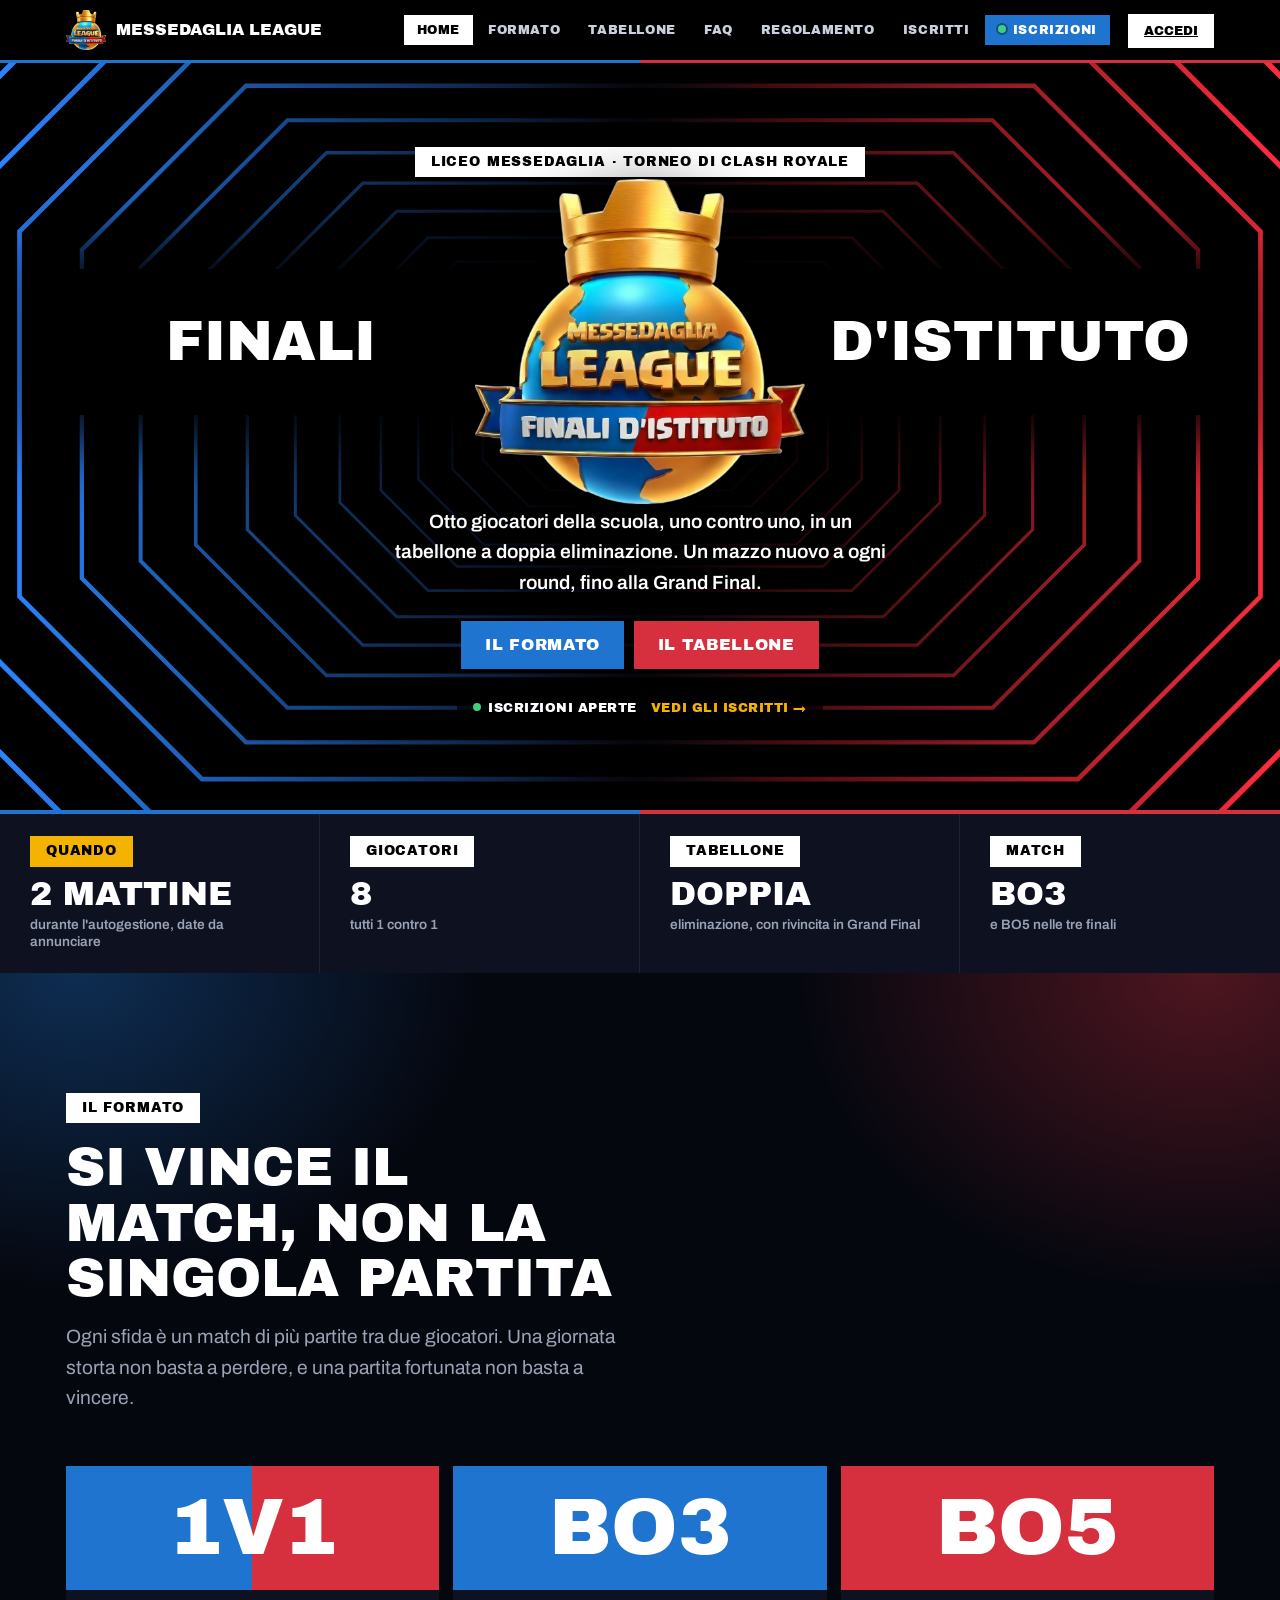
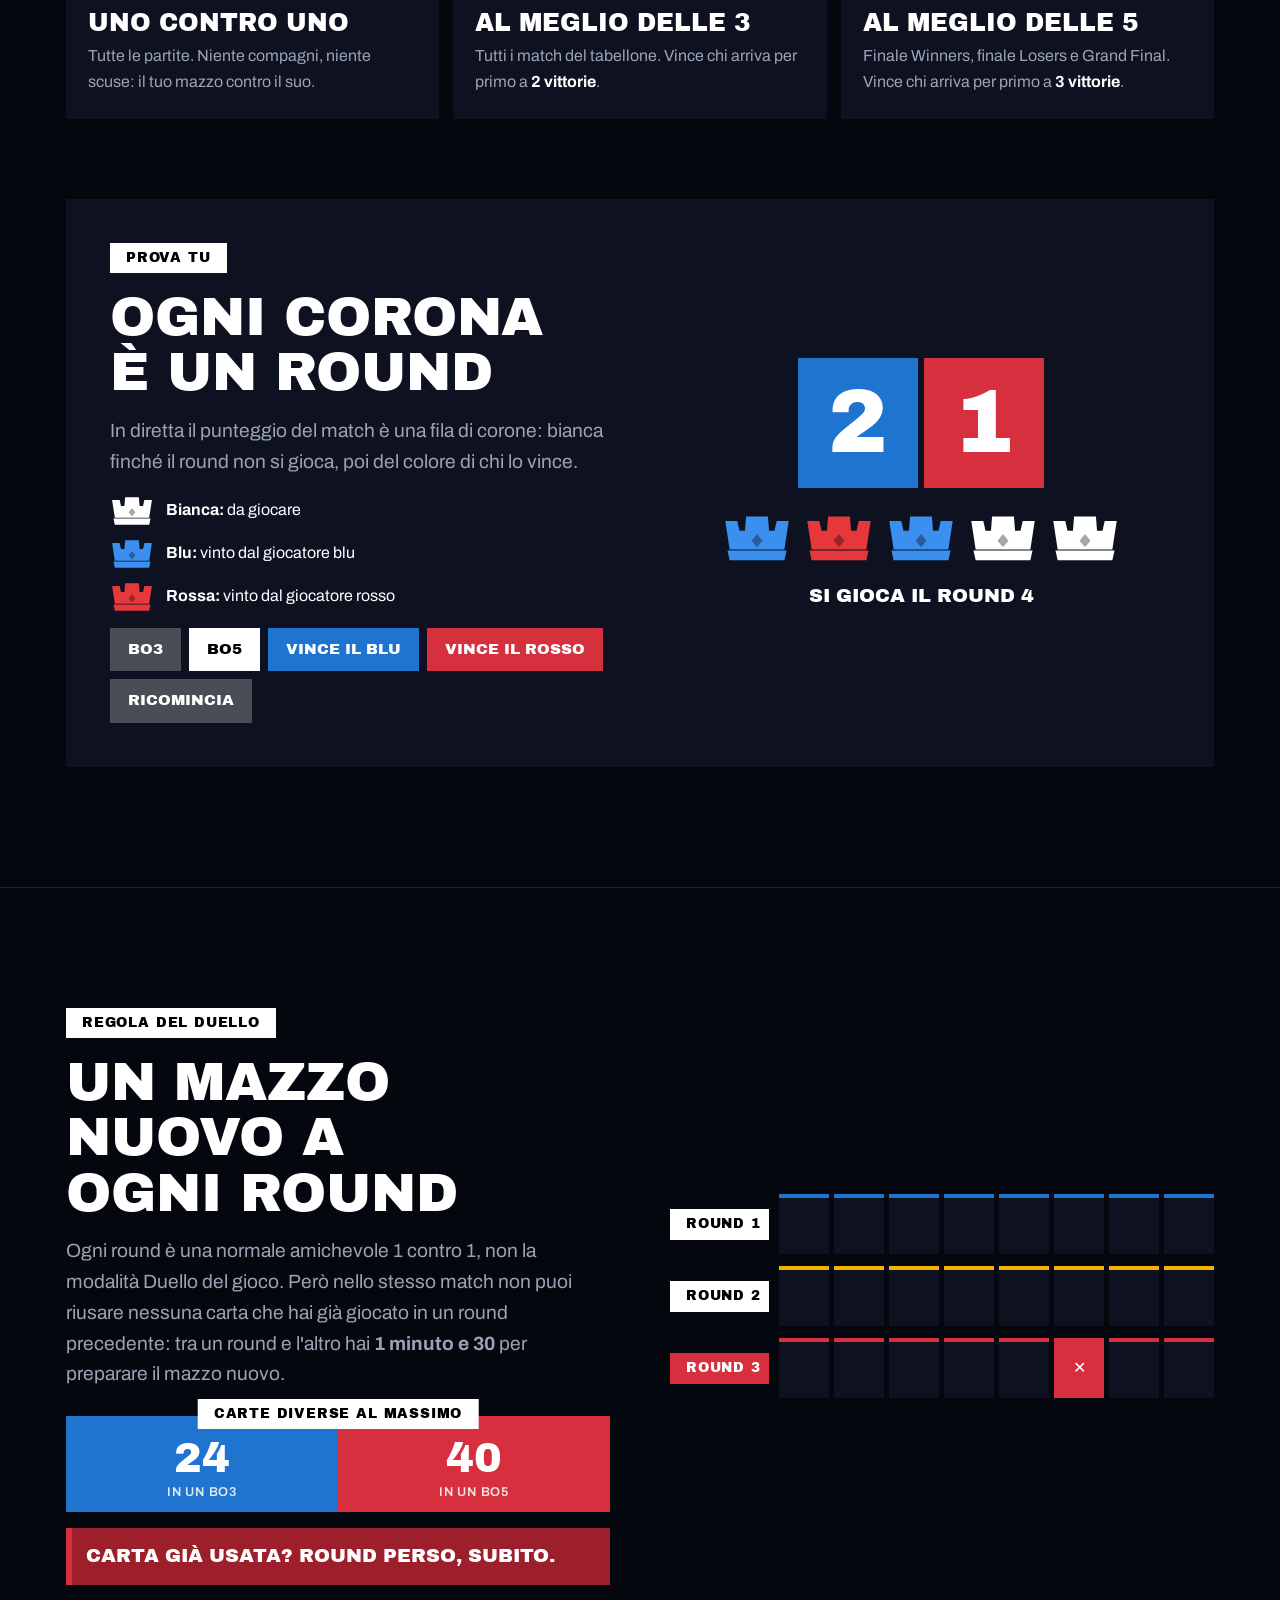
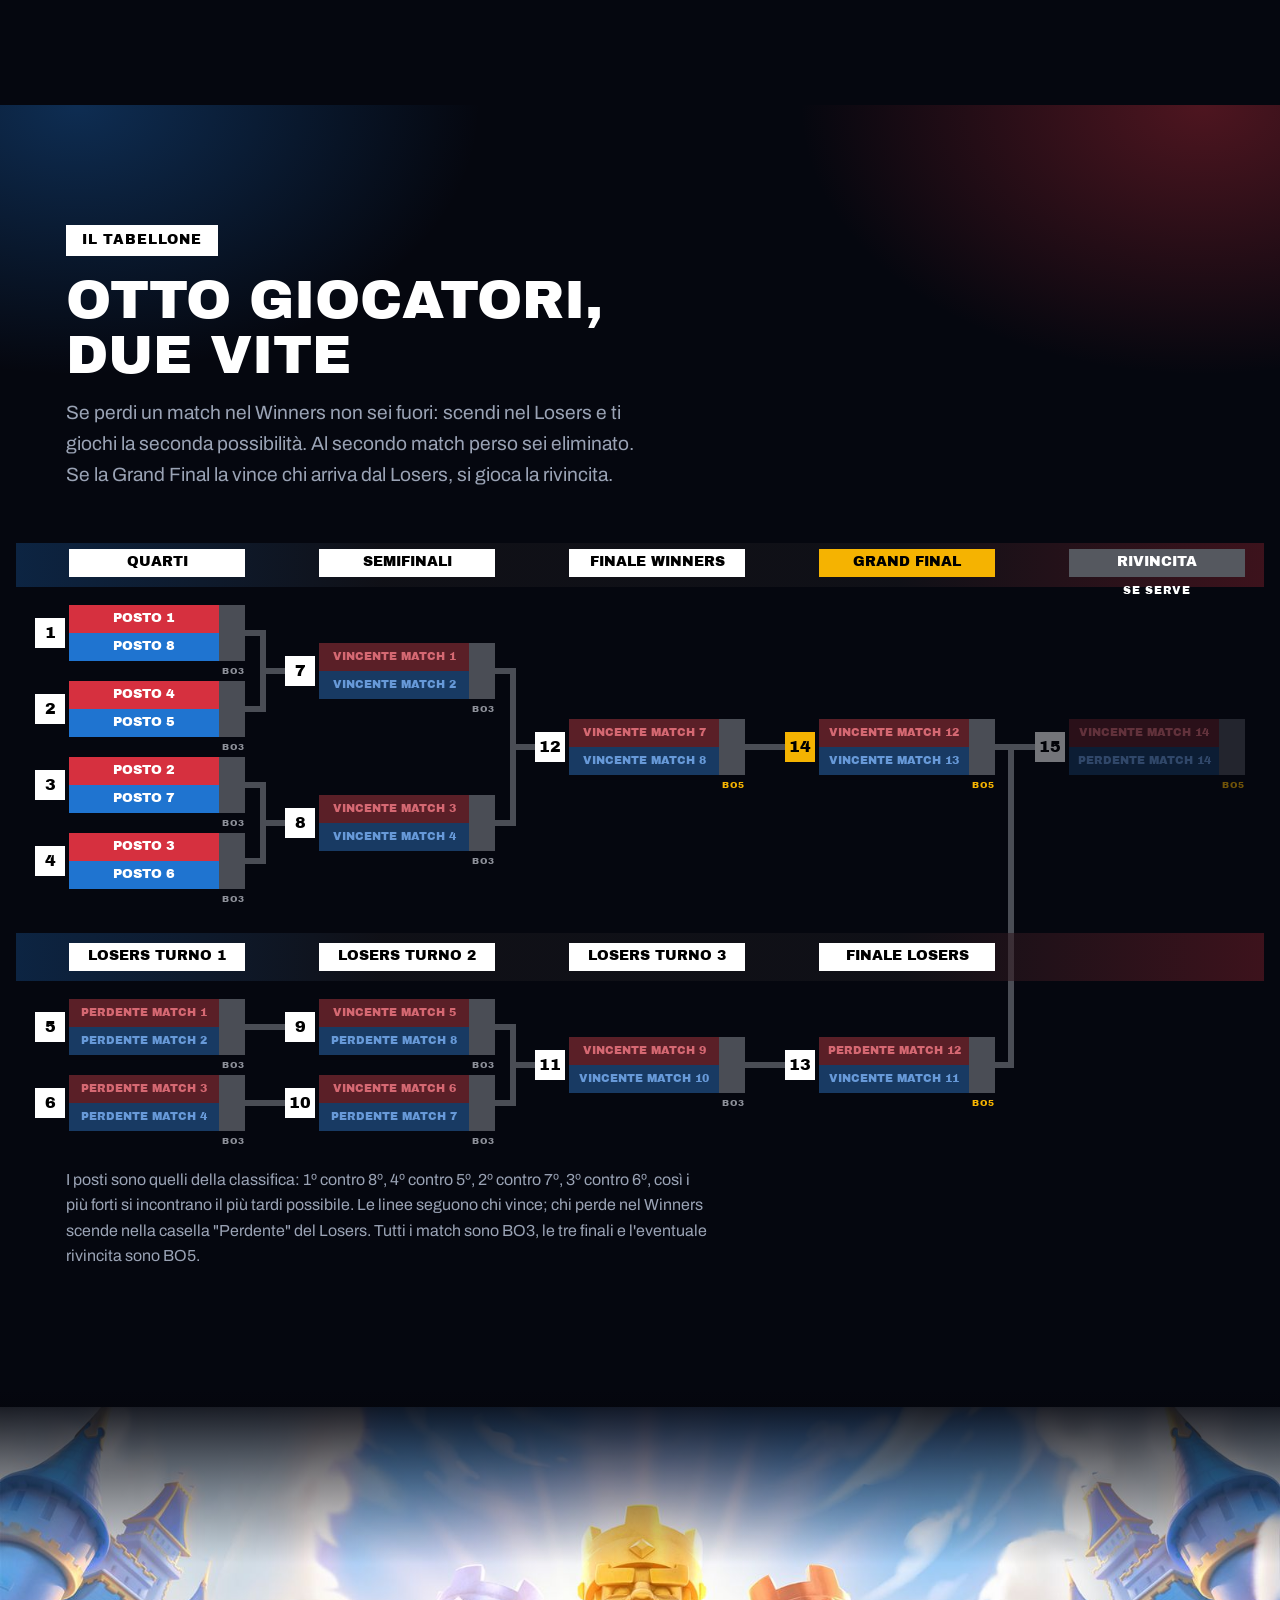
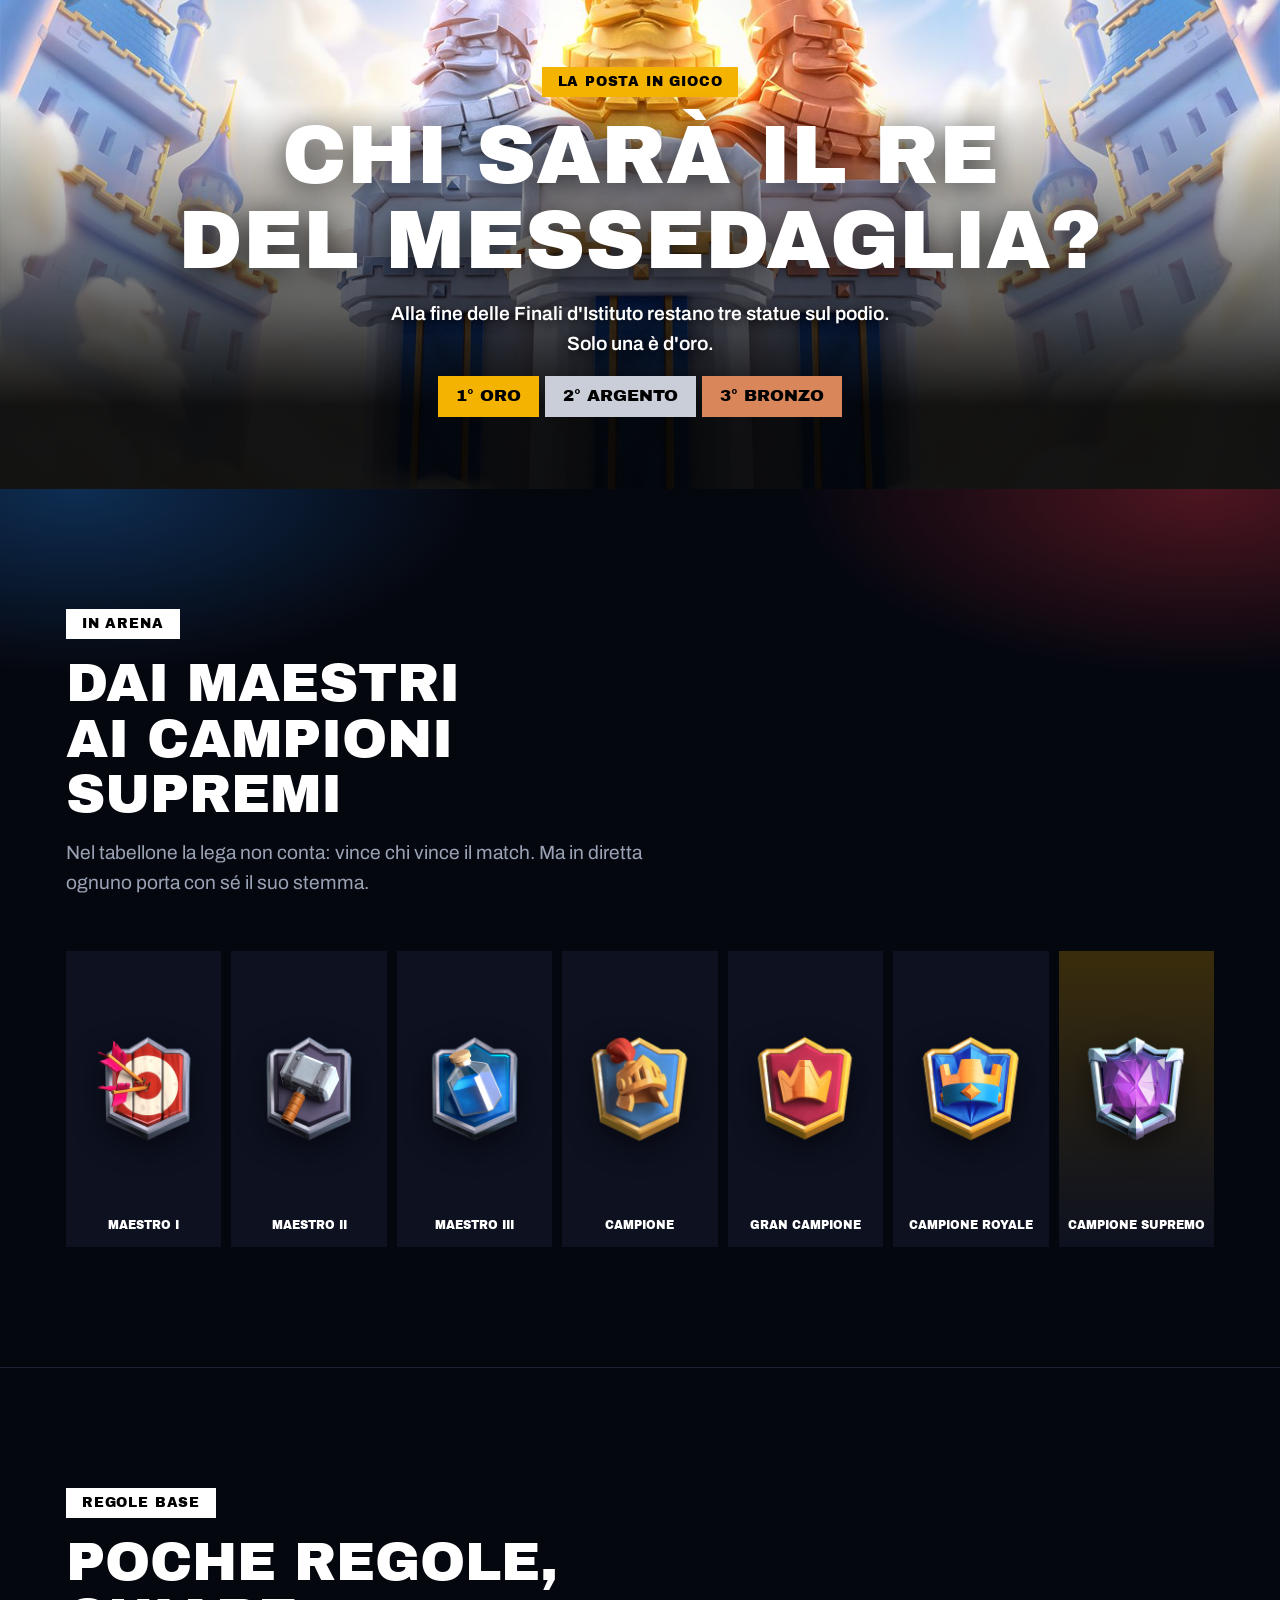
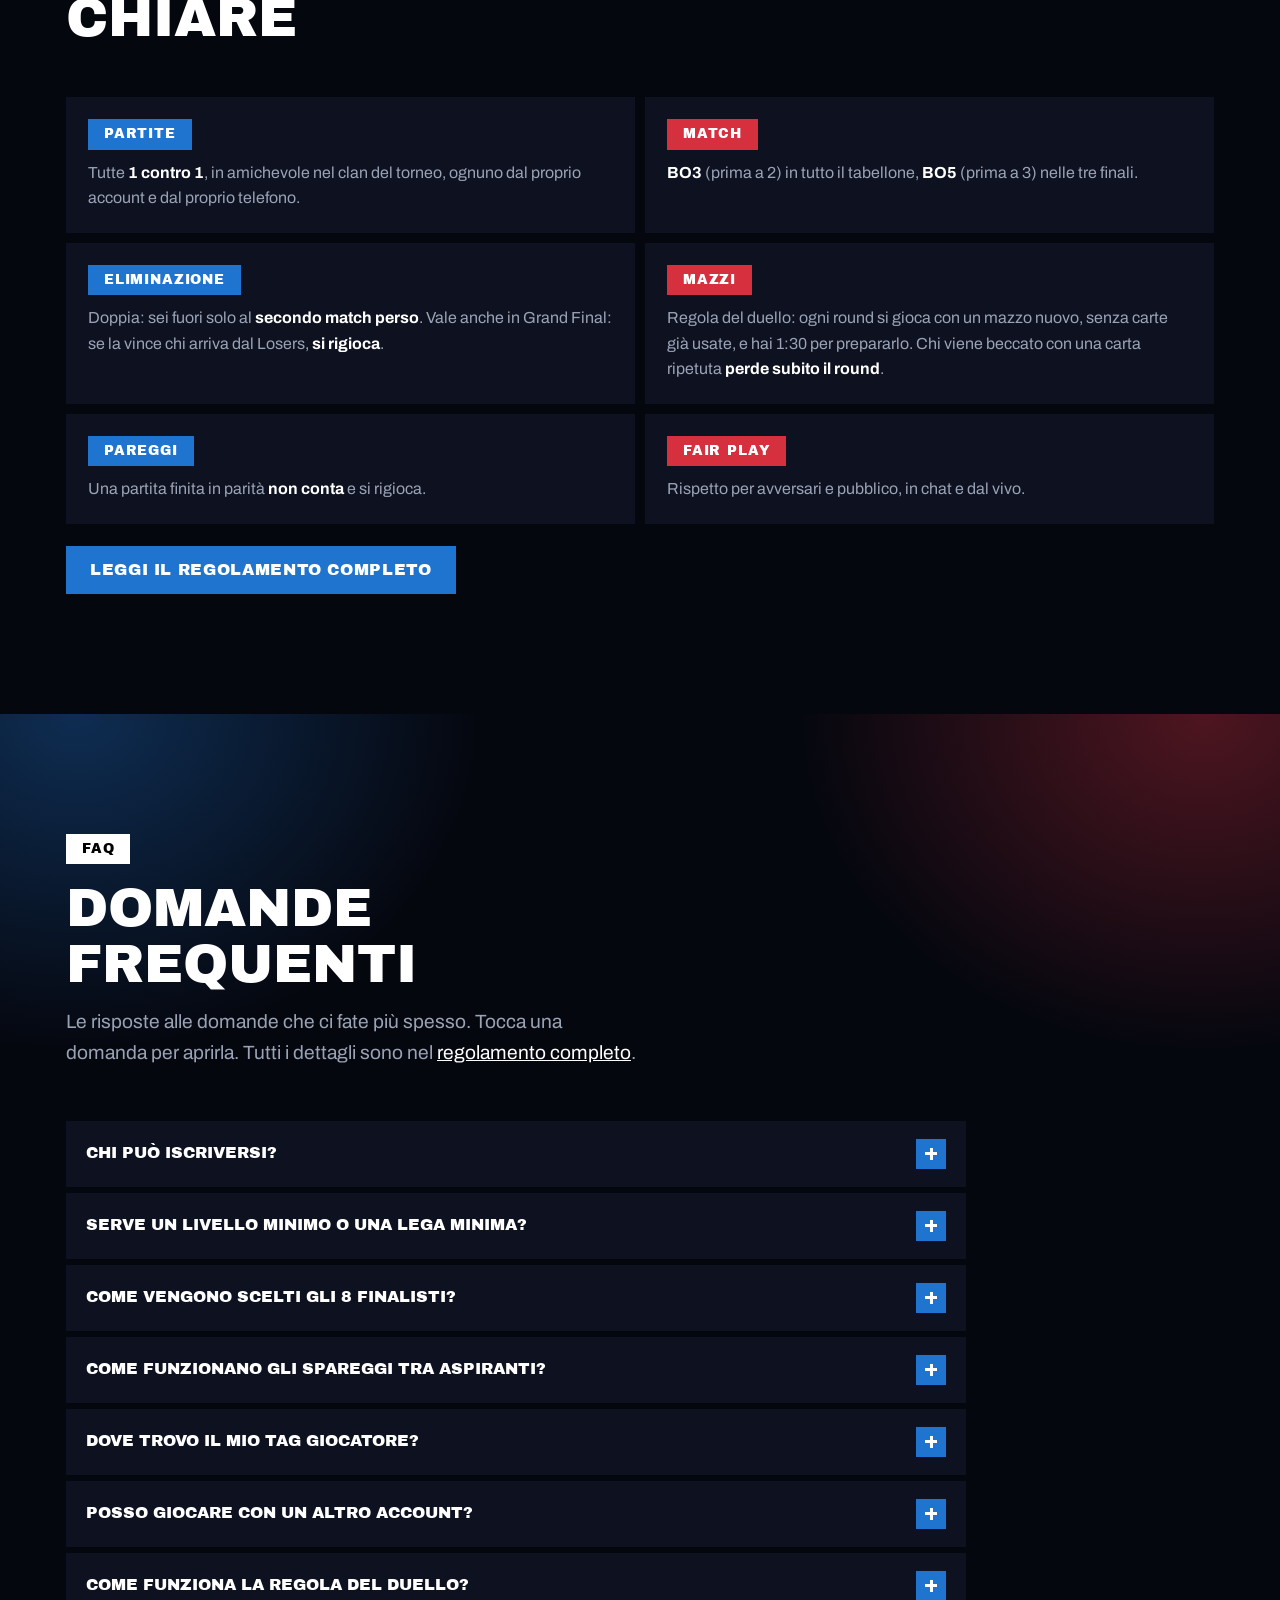
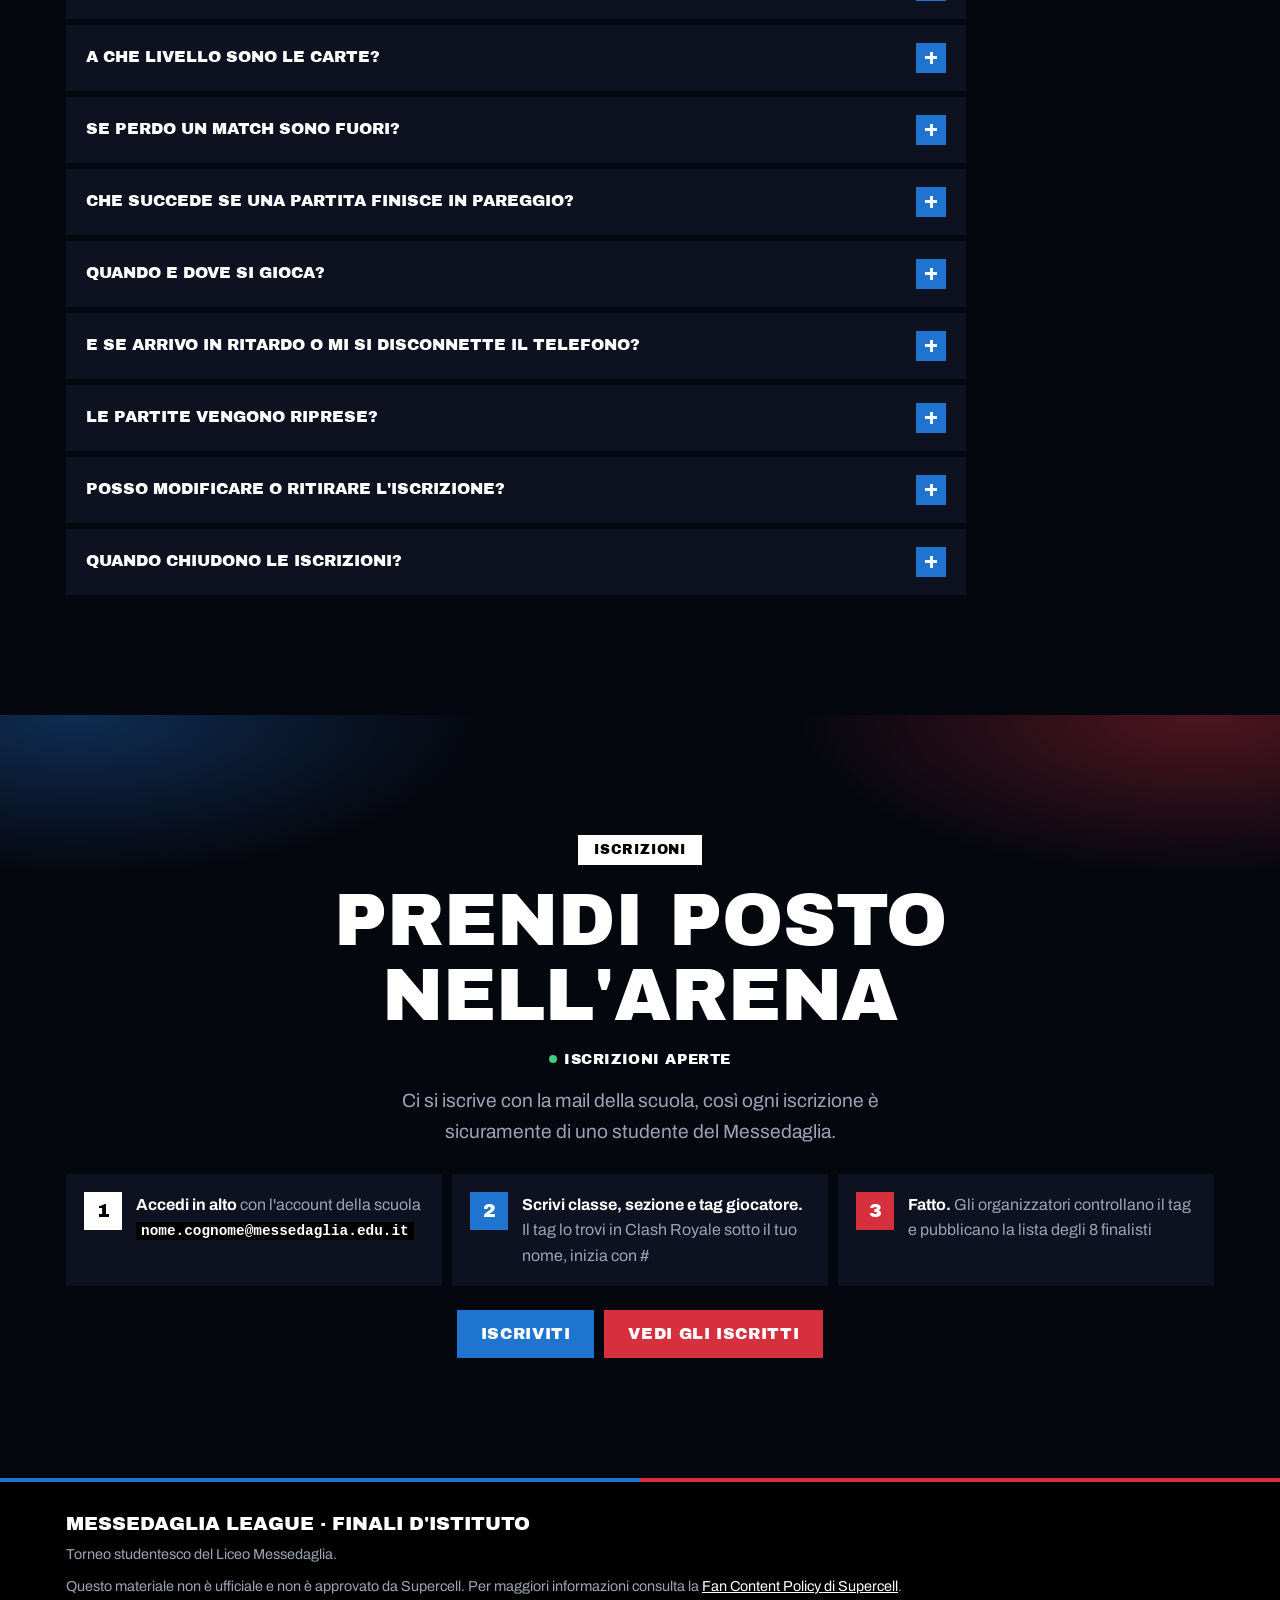
==== index.html @ c34976f1 "Add files via upload" ====
<!DOCTYPE html>
<html lang="it">
<head>
<meta charset="UTF-8">
<meta name="viewport" content="width=device-width, initial-scale=1, viewport-fit=cover">
<title>Messedaglia League</title>
<meta name="description" content="Il torneo di Clash Royale del Liceo Messedaglia: 8 giocatori, uno contro uno, doppia eliminazione e regola del duello. Iscriviti con la mail della scuola.">
<!-- Anteprima quando il link viene condiviso (WhatsApp, Instagram, Telegram, Discord…) -->
<meta property="og:type" content="website">
<meta property="og:site_name" content="Messedaglia League">
<meta property="og:title" content="Messedaglia League · Finali d'Istituto">
<meta property="og:description" content="Il torneo di Clash Royale del Liceo Messedaglia: 8 giocatori, uno contro uno, doppia eliminazione e regola del duello. Iscriviti con la mail della scuola.">
<meta property="og:url" content="https://messeleague.github.io/messedaglia-league/">
<meta property="og:image" content="https://messeleague.github.io/messedaglia-league/img/anteprima-2.jpg">
<meta property="og:image:width" content="1200">
<meta property="og:image:height" content="630">
<meta property="og:image:alt" content="Messedaglia League · Finali d'Istituto">
<meta property="og:locale" content="it_IT">
<meta name="twitter:card" content="summary_large_image">
<meta name="theme-color" content="#05070f">
<link rel="icon" type="image/png" href="img/favicon.png">
<link rel="apple-touch-icon" href="img/apple-touch-icon.png">
<link rel="preconnect" href="https://fonts.googleapis.com">
<link rel="preconnect" href="https://fonts.gstatic.com" crossorigin>
<link rel="stylesheet" href="https://fonts.googleapis.com/css2?family=Archivo+Black&family=Archivo:wght@400;600;800&display=swap">
<link rel="stylesheet" href="nav.css">
<style>
/* Layout: stesso stile della diretta (World Finals). Fondo nero con luci
   blu/rosse, tunnel di ottagoni in apertura, etichette bianche con testo nero,
   blocchi pieni blu e rossi, corone piatte. Un solo tema, scuro, per scelta. */
:root {
  --bg: #05070f;
  --panel: #0d1120;
  --line: #1d2335;
  --text: #ffffff;
  --muted: #9aa3b5;
  --grey: #4a4d55;
  --blue: #1f74d0;
  --blue-dark: #0e4f99;
  --blue-dim: #183a63;
  --red: #d6303f;
  --red-dark: #9d1f2b;
  --red-dim: #5a1f27;
  --gold: #f5b301;
  --silver: #c9ced8;
  --bronze: #d9865a;

  --display: "Archivo Black", "Arial Black", "Segoe UI Black", sans-serif;
  --body: "Archivo", "Segoe UI", system-ui, sans-serif;

  --step-0: 1rem;
  --step-1: 1.2rem;
  --step-2: 1.55rem;
  --step-3: clamp(2rem, 5.5vw, 3.4rem);
  --ease: cubic-bezier(.12, .9, .2, 1);

  color-scheme: dark;
}

* { box-sizing: border-box; }
html { scroll-behavior: smooth; }
body { margin: 0; background: var(--bg); color: var(--text); font: 400 var(--step-0)/1.6 var(--body); -webkit-font-smoothing: antialiased; }
h1, h2, h3 { font-family: var(--display); font-weight: 400; line-height: 1.02; margin: 0; text-transform: uppercase; text-wrap: balance; }
p { margin: 0; }
a { color: var(--text); }
:focus-visible { outline: 3px solid var(--gold); outline-offset: 3px; }

.wrap {
  max-width: 1180px; margin: 0 auto;
  padding-left: max(16px, env(safe-area-inset-left, 0px));
  padding-right: max(16px, env(safe-area-inset-right, 0px));
}
.band { padding-block: clamp(64px, 10vw, 120px); position: relative; }
.glow {
  background:
    radial-gradient(45% 30% at 6% 0, rgba(31, 116, 208, 0.35), transparent 70%),
    radial-gradient(45% 30% at 94% 0, rgba(214, 48, 63, 0.35), transparent 70%),
    var(--bg);
}

/* Etichetta bianca con testo nero: la "firma" dello stile */
.chip {
  display: inline-block;
  padding: 7px 16px;
  background: #fff; color: #000;
  font: 400 0.85rem/1.2 var(--display);
  letter-spacing: 0.06em; text-transform: uppercase;
  white-space: nowrap;
}
.chip.blue { background: var(--blue); color: #fff; }
.chip.red { background: var(--red); color: #fff; }
.chip.gold { background: var(--gold); color: #000; }

.head { display: grid; gap: 16px; justify-items: start; max-width: 64ch; margin-bottom: clamp(32px, 5vw, 52px); }
.head h2 { font-size: var(--step-3); }
.head p { color: var(--muted); font-size: var(--step-1); }

/* ---------------- Apertura: tunnel + fascia ---------------- */
.hero { position: relative; overflow: hidden; background: #000; }
#tunnel { position: absolute; inset: 0; width: 100%; height: 100%; display: block; }
.hero-inner > .chip { white-space: normal; text-align: center; max-width: 100%; }
.hero-inner { position: relative; display: grid; justify-items: center; gap: 22px; padding-block: clamp(40px, 7vw, 84px) clamp(44px, 7vw, 84px); }
.hero-band {
  width: 100%;
  display: grid; grid-template-columns: minmax(0, 1fr) auto minmax(0, 1fr); align-items: center;   /* lati sempre uguali: logo al centro */
  background: #000;
  box-shadow: 0 0 60px 30px #000;
  margin-block: clamp(30px, 6vw, 70px);
}
.hero-band h1 { display: contents; }
.hero-word {
  font: 400 clamp(2rem, 4.4vw, 3.8rem)/1 var(--display);
  text-align: center; padding: 0 12px; white-space: nowrap;
  animation: from-left 0.8s 0.1s var(--ease) both;
}
.hero-word.right { animation-name: from-right; }
.hero-logo {
  width: clamp(150px, 26vw, 330px);
  height: auto;
  margin-block: clamp(-90px, -9vw, -40px);
  filter: drop-shadow(0 18px 34px rgba(0, 0, 0, 0.85));
  animation: pop-in 0.8s var(--ease) both;
}
.hero-sub { max-width: 46ch; text-align: center; font-size: var(--step-1); font-weight: 600; text-shadow: 0 0 20px #000, 0 0 10px #000; }
.cta-row { display: flex; flex-wrap: wrap; justify-content: center; gap: 10px; }
.cta {
  font: 400 1rem/1 var(--display); text-transform: uppercase; letter-spacing: 0.04em;
  text-decoration: none; padding: 16px 24px; color: #fff;
  transition: transform 0.15s var(--ease), filter 0.15s;
}
.cta.blue { background: var(--blue); }
.cta.red { background: var(--red); }
.cta:hover { transform: translateY(-3px); filter: brightness(1.12); }

/* Fatti principali: etichetta bianca sopra, valore su nero */
.facts { display: grid; grid-template-columns: repeat(4, minmax(0, 1fr)); gap: 0; margin: 0; border-top: 4px solid; border-image: linear-gradient(90deg, var(--blue) 50%, var(--red) 50%) 1; }
.fact { display: grid; align-content: start; gap: 10px; padding: 22px clamp(16px, 2.5vw, 30px); background: var(--panel); border-right: 1px solid var(--line); min-width: 0; }
.fact:last-child { border-right: 0; }
.fact dt { justify-self: start; }
.fact dd { margin: 0; font: 400 clamp(1.4rem, 3vw, 2.1rem)/1.05 var(--display); text-transform: uppercase; }
.fact dd small { display: block; margin-top: 4px; font: 600 0.85rem/1.3 var(--body); color: var(--muted); text-transform: none; }

/* ---------------- Formato ---------------- */
.formats { display: grid; grid-template-columns: repeat(3, minmax(0, 1fr)); gap: 14px; margin-bottom: clamp(48px, 7vw, 80px); }
.format { display: grid; grid-template-rows: auto 1fr; min-width: 0; }
.format-top { display: grid; place-items: center; padding: 26px 12px; font: 400 clamp(3.4rem, 8vw, 5rem)/0.9 var(--display); }
.format.one .format-top { background: linear-gradient(90deg, var(--blue) 50%, var(--red) 50%); }
.format.three .format-top { background: var(--blue); }
.format.five .format-top { background: var(--red); }
.format-body { background: var(--panel); padding: 20px 22px 24px; display: grid; gap: 8px; align-content: start; }
.format-body h3 { font-size: var(--step-2); }
.format-body p { color: var(--muted); }
.format-body strong { color: var(--text); }

/* Simulatore: punteggio, corone piatte, bottoni */
.sim { display: grid; grid-template-columns: minmax(0, 1fr) minmax(0, 1fr); gap: clamp(28px, 5vw, 64px); align-items: center; padding: clamp(22px, 4vw, 44px); background: var(--panel); }
.sim-copy { display: grid; gap: 16px; justify-items: start; min-width: 0; }
.sim-copy h3 { font-size: var(--step-3); }
.sim-copy p { color: var(--muted); font-size: var(--step-1); }
.legend { display: grid; gap: 10px; list-style: none; margin: 0; padding: 0; }
.legend li { display: flex; gap: 12px; align-items: center; }
.legend svg { width: 44px; flex: none; }
.controls { display: flex; flex-wrap: wrap; gap: 8px; }
.btn { font: 400 0.95rem/1 var(--display); text-transform: uppercase; border: 0; padding: 14px 18px; cursor: pointer; color: #fff; background: var(--grey); transition: filter 0.15s; }
.btn:hover { filter: brightness(1.15); }
.btn:disabled { opacity: 0.4; cursor: not-allowed; filter: none; }
.btn.blue { background: var(--blue); }
.btn.red { background: var(--red); }
.btn.on { background: #fff; color: #000; }
.sim-board { display: grid; justify-items: center; gap: 22px; }
.score { display: flex; gap: 6px; }
.score span { width: clamp(84px, 12vw, 120px); height: clamp(92px, 13vw, 130px); display: grid; place-items: center; font: 400 clamp(3.6rem, 8vw, 5.6rem)/1 var(--display); font-variant-numeric: tabular-nums; }
.score .b { background: var(--blue); }
.score .r { background: var(--red); }
.crowns { display: flex; flex-wrap: wrap; justify-content: center; gap: 12px; }
.crowns svg { width: clamp(46px, 7vw, 70px); display: block; transition: fill 0.3s, opacity 0.3s; }
.crown-empty { fill: #fff; }
.crown-unused { fill: #fff; opacity: 0.22; }
.crown-blue { fill: #3b8ff0; }
.crown-red { fill: #e5383b; }
.crown-pop { animation: crown-pop 0.8s cubic-bezier(.3, 1.6, .5, 1); }
.status { font: 400 var(--step-1)/1.2 var(--display); text-transform: uppercase; min-height: 1.2em; text-align: center; }
.status .b { color: #6aa9f5; } .status .r { color: #f06b74; }

/* ---------------- Regola del duello ---------------- */
.duel { display: grid; grid-template-columns: minmax(0, 1fr) minmax(0, 1fr); gap: clamp(28px, 5vw, 60px); align-items: center; }
.duel-copy { display: grid; gap: 16px; justify-items: start; min-width: 0; }
.duel-copy h3 { font-size: var(--step-3); }
.duel-copy p { color: var(--muted); font-size: var(--step-1); }
.bars { display: grid; gap: 34px; width: 100%; margin-top: 10px; }
.bar { position: relative; display: grid; grid-template-columns: 1fr 1fr; }
.bar .chip { position: absolute; left: 50%; top: -17px; transform: translateX(-50%); z-index: 2; white-space: nowrap; }
.bar b { display: grid; place-items: center; padding: 22px 8px 12px; font: 400 clamp(1.8rem, 4vw, 2.6rem)/1 var(--display); }
.bar b:first-of-type { background: var(--blue); }
.bar b:last-of-type { background: var(--red); }
.bar b small { font: 600 0.8rem/1.3 var(--body); text-transform: uppercase; letter-spacing: 0.06em; opacity: 0.85; margin-top: 4px; }
.duel-copy .penalty { color: #fff; }
.penalty { width: 100%; padding: 16px 20px; background: var(--red-dark); box-shadow: inset 6px 0 0 var(--red); font: 400 var(--step-1)/1.3 var(--display); text-transform: uppercase; }
.decks { display: grid; gap: 12px; min-width: 0; }
.deck-row { display: grid; grid-template-columns: 6.2rem minmax(0, 1fr); gap: 10px; align-items: center; }
.deck-row .chip { text-align: center; }
.slots8 { display: grid; grid-template-columns: repeat(8, minmax(0, 1fr)); gap: 5px; }
.slots8 i { aspect-ratio: 5 / 6; max-width: 100%; background: var(--panel); box-shadow: inset 0 4px 0 var(--blue); display: grid; place-items: center; font: 400 1rem/1 var(--display); font-style: normal; }
.deck-row:nth-child(2) .slots8 i { box-shadow: inset 0 4px 0 var(--gold); }
.deck-row:nth-child(3) .slots8 i { box-shadow: inset 0 4px 0 var(--red); }
.slots8 i.rep { background: var(--red); box-shadow: none; }

/* ---------------- Tabellone (come in diretta) ---------------- */
.bracket-scroll { overflow-x: auto; padding: 6px 0 14px; max-width: none; }
.bk { position: relative; margin: 0 auto; font-family: var(--display); }
.bk svg { position: absolute; inset: 0; overflow: visible; }
.bk-wire { fill: none; stroke: var(--grey); stroke-width: 6; }
.bk-band { position: absolute; left: -40px; right: -40px; background: linear-gradient(90deg, rgba(31, 116, 208, 0.28), rgba(20, 20, 26, 0.7) 30%, rgba(20, 20, 26, 0.7) 70%, rgba(214, 48, 63, 0.28)); }
.bk-head { position: absolute; display: grid; place-items: center; background: #fff; color: #000; font-size: 14px; text-transform: uppercase; white-space: nowrap; }
.bk-head.gold { background: var(--gold); }
.bk-head.grey { background: #55585f; color: #fff; }
.bk-sub { position: absolute; text-align: center; font-size: 11px; text-transform: uppercase; letter-spacing: 0.06em; }
.bk-match { position: absolute; display: flex; align-items: center; }
.bk-num { flex: none; width: 30px; height: 30px; margin-right: 4px; display: grid; place-items: center; background: #fff; color: #000; font-size: 16px; }
.bk-match.gf .bk-num { background: var(--gold); }
.bk-match.reset { opacity: 0.45; }
.bk-rows { flex: 1; height: 100%; display: grid; grid-template-rows: 1fr 1fr; min-width: 0; }
.bk-row { display: grid; grid-template-columns: 1fr 26px; min-width: 0; }
.bk-row b { display: grid; place-items: center; font-weight: 400; font-size: 11px; text-transform: uppercase; white-space: nowrap; overflow: hidden; }
.bk-row i { background: var(--grey); }
.bk-row.red b { background: var(--red-dim); color: rgba(255, 130, 140, 0.75); }
.bk-row.blue b { background: var(--blue-dim); color: rgba(130, 185, 255, 0.75); }
.bk-row.seed.red b { background: var(--red); color: #fff; font-size: 13px; }
.bk-row.seed.blue b { background: var(--blue); color: #fff; font-size: 13px; }
.bk-bo { position: absolute; right: 0; top: 100%; margin-top: 3px; font-size: 9px; color: #8d9099; letter-spacing: 0.08em; }
.bk-bo.five { color: var(--gold); }
.bracket-note { margin-top: 18px; color: var(--muted); max-width: 72ch; }

/* ---------------- Podio ---------------- */
.podium { position: relative; min-height: clamp(440px, 60vw, 700px); display: grid; align-items: end; background: #000 url("img/podio.jpg") center 30% / cover no-repeat; }
.podium::after { content: ""; position: absolute; inset: 0; background: linear-gradient(180deg, var(--bg) 0, rgba(5, 7, 15, 0) 25%, rgba(5, 7, 15, 0) 45%, rgba(0, 0, 0, 0.92) 88%); }
.podium .wrap { position: relative; z-index: 1; width: 100%; padding-block: 0 clamp(40px, 6vw, 72px); display: grid; justify-items: center; gap: 16px; text-align: center; }
.podium h2 { font-size: clamp(2.4rem, 7.5vw, 5.2rem); text-shadow: 0 6px 30px rgba(0, 0, 0, 0.7); }
.podium p { font-size: var(--step-1); font-weight: 600; max-width: 46ch; text-shadow: 0 2px 12px #000; }
.places { display: flex; flex-wrap: wrap; justify-content: center; gap: 6px; }
.places span { font: 400 1.05rem/1 var(--display); text-transform: uppercase; padding: 12px 18px; color: #000; }
.places .p1 { background: var(--gold); }
.places .p2 { background: var(--silver); }
.places .p3 { background: var(--bronze); }

/* ---------------- Leghe ---------------- */
.leagues { display: grid; grid-template-columns: repeat(7, minmax(0, 1fr)); gap: 10px; list-style: none; margin: 0; padding: 0; }
.leagues li { display: grid; justify-items: center; gap: 10px; padding: 18px 8px 14px; background: var(--panel); min-width: 0; }
.leagues img { width: 100%; max-width: 116px; aspect-ratio: 1; object-fit: contain; filter: drop-shadow(0 8px 14px rgba(0, 0, 0, 0.5)); transition: transform 0.2s var(--ease); }
.leagues li:hover img { transform: translateY(-6px) scale(1.05); }
.leagues span { font: 400 0.72rem/1.2 var(--display); text-transform: uppercase; text-align: center; }
.leagues li:last-child { background: linear-gradient(180deg, rgba(245, 179, 1, 0.22), var(--panel)); }

/* ---------------- Regole ---------------- */
.rules { display: grid; grid-template-columns: repeat(2, minmax(0, 1fr)); gap: 10px; margin: 0; }
.rule { display: grid; gap: 10px; justify-items: start; align-content: start; padding: 22px; background: var(--panel); min-width: 0; }
.rule dd { margin: 0; color: var(--muted); }
.rules-more { margin-top: 22px; justify-content: flex-start; }
/* Stato iscrizioni (da pubblico.js, scritto da nav.js) */
.hero-stato { display: inline-flex; flex-wrap: wrap; justify-content: center; align-items: center; gap: 6px 14px; padding: 10px 16px; background: rgba(0, 0, 0, 0.7); color: #fff; text-decoration: none; font: 400 .8rem/1.2 var(--display); text-transform: uppercase; letter-spacing: .04em; animation: rise 0.8s var(--ease) 0.65s both; }
.hero-stato .hs-more { color: var(--gold); }
.hero-stato:hover .hs-more { text-decoration: underline; }
.hero-stato:has([data-ml-stato][hidden]) { display: none; }
.finale .finale-stato { font: 400 .9rem/1.2 var(--display); text-transform: uppercase; letter-spacing: .04em; color: #fff; }

/* FAQ: domande a tendina */
.faq { display: grid; gap: 6px; max-width: 900px; }
.faq-item { background: var(--panel); }
.faq-item summary { list-style: none; cursor: pointer; display: flex; align-items: center; gap: 16px; padding: 18px 20px; font: 400 var(--step-0, 1rem)/1.3 var(--display); text-transform: uppercase; }
.faq-item summary::-webkit-details-marker { display: none; }
.faq-item summary::after { content: ""; margin-left: auto; flex: none; width: 30px; height: 30px; background: linear-gradient(#fff, #fff) center / 12px 3px no-repeat, linear-gradient(#fff, #fff) center / 3px 12px no-repeat, var(--blue); transition: background-color .3s; }
.faq-item[open] summary::after { background: linear-gradient(#fff, #fff) center / 12px 3px no-repeat, var(--red); }
.faq-item summary:hover { background: #121830; }
.faq-item[open] { box-shadow: inset 4px 0 0 var(--gold); }
.faq-a { padding: 0 20px 20px; color: var(--muted); max-width: 72ch; }
.faq-a p { margin: 0; }
.faq-a strong { color: var(--text); }
.faq-item[open] .faq-a { animation: faq-in .35s cubic-bezier(.12,.9,.2,1); }
@keyframes faq-in { from { opacity: 0; transform: translateY(-8px); } }
@media (prefers-reduced-motion: reduce) { .faq-item[open] .faq-a { animation: none; } .faq-item summary::after { transition: none; } }
.rule dd strong { color: var(--text); }

/* ---------------- Chiusura ---------------- */
.finale { text-align: center; overflow: hidden; }
.finale .wrap { display: grid; justify-items: center; gap: 18px; }
.finale h2 { font-size: clamp(2.4rem, 7vw, 4.6rem); }
.finale p { color: var(--muted); font-size: var(--step-1); max-width: 46ch; }
.steps { list-style: none; margin: 8px 0 6px; padding: 0; display: grid; grid-template-columns: repeat(3, minmax(0, 1fr)); gap: 10px; width: 100%; text-align: left; }
.steps li { display: grid; grid-template-columns: auto 1fr; gap: 14px; align-items: start; padding: 18px; background: var(--panel); min-width: 0; }
.steps li span:last-child { color: var(--muted); overflow-wrap: anywhere; }
.steps b { color: var(--text); }
.steps code { color: var(--text); font: 600 0.9em/1.4 ui-monospace, Consolas, monospace; background: #000; padding: 1px 5px; }
.step-n { width: 38px; height: 38px; display: grid; place-items: center; background: #fff; color: #000; font: 400 1.2rem/1 var(--display); }
.steps li:nth-child(2) .step-n { background: var(--blue); color: #fff; }
.steps li:nth-child(3) .step-n { background: var(--red); color: #fff; }
.cta[aria-disabled="true"] { background: var(--grey); cursor: default; }
@media (max-width: 900px) { .steps { grid-template-columns: 1fr; } }

footer { background: #000; border-top: 4px solid; border-image: linear-gradient(90deg, var(--blue) 50%, var(--red) 50%) 1; }
footer .wrap { padding-block: 30px 40px; display: grid; gap: 8px; color: var(--muted); font-size: 0.9rem; }
footer strong { color: var(--text); font: 400 var(--step-1)/1.2 var(--display); text-transform: uppercase; }
footer a { color: var(--text); }

/* ================= ANIMAZIONI =================
   Regola: a riposo tutto è leggibile. Lo script marca "pending" solo ciò che
   è ancora sotto lo schermo; entrando in vista scivola in posizione (.in). */

/* Barra di avanzamento della pagina, blu → rosso */
.progress {
  position: fixed; top: 0; left: 0; right: 0; z-index: 45;
  height: calc(4px + env(safe-area-inset-top, 0px));
  padding-top: env(safe-area-inset-top, 0px);
  pointer-events: none;
}
.progress i { display: block; height: 4px; background: linear-gradient(90deg, var(--blue), var(--red)); transform-origin: left; transform: scaleX(var(--p, 0)); }

/* Entrata dal basso, anche a cascata per i gruppi */
[data-reveal].pending { transform: translateY(48px); }
[data-reveal="stagger"].pending { transform: none; }
[data-reveal="stagger"].pending > * { transform: translateY(42px) scale(0.97); }
[data-reveal].in, [data-reveal="stagger"].in > * {
  transform: none;
  transition: transform 0.9s var(--ease) calc(var(--i, 0) * 70ms);
}

/* Le etichette bianche delle sezioni arrivano da sinistra */
.head.pending .chip { transform: translateX(-30px); }
.head.in .chip { transform: none; transition: transform 0.7s var(--ease) 0.1s; }

/* Barre blu/rosse: il colore si allunga dal centro, come nell'Overview della diretta */
.bar b, .format.one .format-top { position: relative; isolation: isolate; }
.bar b { background: none !important; }
.bar b::before { content: ""; position: absolute; inset: 0; z-index: -1; }
.bar b:first-of-type::before { background: var(--blue); transform-origin: right; }
.bar b:last-of-type::before { background: var(--red); transform-origin: left; }
.duel-copy.pending .bar b::before { transform: scaleX(0.08); }
.duel-copy.in .bar b::before { transform: none; transition: transform 1s var(--ease) 0.25s; }

/* Riflesso che attraversa i blocchi del formato quando entrano */
.format-top { position: relative; overflow: hidden; }
.format-top::after {
  content: ""; position: absolute; inset: 0;
  background: linear-gradient(105deg, transparent 35%, rgba(255, 255, 255, 0.45) 50%, transparent 65%);
  transform: translateX(-120%);
}
.formats.in .format-top::after { animation: shine 1.1s ease-out calc(0.35s + var(--i, 0) * 120ms) both; }
.format { transition: transform 0.25s var(--ease); }
.format:hover { transform: translateY(-6px); }
@keyframes shine { to { transform: translateX(120%); } }

/* Bottoni: riflesso al passaggio del mouse */
.cta, .btn { position: relative; overflow: hidden; }
.cta::after, .btn::after {
  content: ""; position: absolute; inset: 0;
  background: linear-gradient(105deg, transparent 30%, rgba(255, 255, 255, 0.35) 50%, transparent 70%);
  transform: translateX(-120%); transition: transform 0.5s ease;
}
.cta:hover::after, .btn:hover::after { transform: translateX(120%); }

/* Logo in apertura: dopo l'entrata fluttua piano */
.hero-logo { animation: pop-in 0.8s var(--ease) both, float 6s ease-in-out 0.8s infinite; }
@keyframes float { 50% { transform: translateY(-12px); } }
.hero-inner > .chip { animation: drop 0.7s var(--ease) both; }
.hero-sub { animation: rise 0.8s var(--ease) 0.35s both; }
.hero .cta-row { animation: rise 0.8s var(--ease) 0.5s both; }
@keyframes drop { from { transform: translateY(-30px); } }
@keyframes rise { from { transform: translateY(30px); } }

/* Mazzi della regola del duello: le carte si posano una dopo l'altra */
.decks.pending .slots8 i { transform: translateY(-16px); }
.decks.in .slots8 i { transform: none; transition: transform 0.6s var(--ease) calc(var(--c, 0) * 45ms + var(--r, 0) * 180ms); }
.slots8 i.rep { animation: rep-blink 1.6s ease-in-out infinite; }
@keyframes rep-blink { 50% { box-shadow: 0 0 0 3px #fff, 0 0 20px rgba(214, 48, 63, 0.9); } }

/* Tabellone: le linee si disegnano e le serie arrivano colonna dopo colonna */
.bk.pending .bk-wire { stroke-dasharray: 1; stroke-dashoffset: 1; }
.bk.in .bk-wire { stroke-dasharray: 1; stroke-dashoffset: 0; transition: stroke-dashoffset 0.7s ease calc(0.35s + var(--d, 0s)); }
.bk.pending .bk-match, .bk.pending .bk-head { transform: translateX(-18px); }
.bk.in .bk-match, .bk.in .bk-head { transform: none; transition: transform 0.6s var(--ease) var(--d, 0s); }
.bk-match.gf .bk-num { animation: gf-glow 2.4s ease-in-out infinite; }
@keyframes gf-glow { 50% { box-shadow: 0 0 0 3px rgba(245, 179, 1, 0.35), 0 0 18px rgba(245, 179, 1, 0.8); } }

/* Podio: leggera parallasse sullo sfondo (posizione impostata dallo script) */
.podium { background-position: center calc(30% + var(--py, 0px)); }
/* Telefono: l'immagine del podio intera in larghezza (niente parallasse, che scopriva una striscia
   in fondo), con i testi sotto che sfumano nel nero */
@media (max-width: 700px) {
  .podium { min-height: 0; padding-top: 50vw; background: #000 url("img/podio.jpg") center top / 100% auto no-repeat !important; }
  .podium::after { background: linear-gradient(180deg, var(--bg) 0, rgba(5, 7, 15, 0) 8%, rgba(5, 7, 15, 0) 32vw, rgba(0, 0, 0, 0.85) 52vw, #000 61vw); }
}
.places span { transition: transform 0.25s var(--ease); }
.places span:hover { transform: translateY(-4px); }
.places .p1 { animation: gold-pulse 2.6s ease-in-out infinite; }
@keyframes gold-pulse { 50% { box-shadow: 0 0 26px rgba(245, 179, 1, 0.75); } }

/* Leghe: l'ultima brilla, tutte saltano al passaggio del mouse */
.leagues li:last-child img { animation: glow 2.8s ease-in-out infinite; }
@keyframes glow { 50% { filter: drop-shadow(0 0 22px rgba(245, 179, 1, 0.75)); } }
.rule { transition: transform 0.25s var(--ease), box-shadow 0.25s; }
.rule:hover { transform: translateY(-4px); box-shadow: inset 0 -3px 0 var(--gold); }

@keyframes from-left { from { transform: translateX(-60px); opacity: 0; } }
@keyframes from-right { from { transform: translateX(60px); opacity: 0; } }
@keyframes pop-in { from { transform: scale(0.6); opacity: 0; } }
@keyframes crown-pop { 0% { transform: scale(0.3) rotate(-18deg); } 60% { transform: scale(1.3) rotate(6deg); } 100% { transform: none; } }
@media (prefers-reduced-motion: reduce) {
  html { scroll-behavior: auto; }
  *, *::before, *::after { animation: none !important; transition: none !important; }
}

@media (max-width: 900px) {
  .facts { grid-template-columns: repeat(2, minmax(0, 1fr)); }
  .fact:nth-child(2) { border-right: 0; }
  .formats, .sim, .duel, .rules { grid-template-columns: 1fr; }
  .leagues { grid-template-columns: repeat(4, minmax(0, 1fr)); }
}
@media (max-width: 620px) {
  .hero-band { grid-template-columns: 1fr; justify-items: center; gap: 4px; padding-block: 18px; }
  .hero-logo { order: -1; margin-block: -70px 6px; }
  .leagues { grid-template-columns: repeat(3, minmax(0, 1fr)); }
}
@media (max-width: 420px) {
  .facts { grid-template-columns: 1fr; }
  .fact { border-right: 0; border-bottom: 1px solid var(--line); }
}
</style>
</head>
<body>
<nav id="topbar" data-page="home" aria-label="Sito"></nav>
<div class="progress" aria-hidden="true"><i></i></div>
<header class="hero">
  <canvas id="tunnel" aria-hidden="true"></canvas>
  <div class="wrap hero-inner">
    <span class="chip">Liceo Messedaglia · Torneo di Clash Royale</span>
    <div class="hero-band">
      <h1>
        <span class="hero-word">Finali</span>
        <img class="hero-logo" src="img/logo.png" alt="Messedaglia League, Finali d'Istituto" width="395" height="389">
        <span class="hero-word right">d'Istituto</span>
      </h1>
    </div>
    <p class="hero-sub">Otto giocatori della scuola, uno contro uno, in un tabellone a doppia eliminazione. Un mazzo nuovo a ogni round, fino alla Grand Final.</p>
    <div class="cta-row">
      <a class="cta blue" href="#formato">Il formato</a>
      <a class="cta red" href="#tabellone">Il tabellone</a>
    </div>
    <a class="hero-stato" href="iscritti.html"><span data-ml-stato></span><span class="hs-more">Vedi gli iscritti →</span></a>
  </div>
</header>

<dl class="facts" data-reveal="stagger">
  <div class="fact"><dt class="chip gold">Quando</dt><dd>2 mattine<small>durante l'autogestione, date da annunciare</small></dd></div>
  <div class="fact"><dt class="chip">Giocatori</dt><dd>8<small>tutti 1 contro 1</small></dd></div>
  <div class="fact"><dt class="chip">Tabellone</dt><dd>Doppia<small>eliminazione, con rivincita in Grand Final</small></dd></div>
  <div class="fact"><dt class="chip">Match</dt><dd>BO3<small>e BO5 nelle tre finali</small></dd></div>
</dl>

<main>
  <section class="band glow" id="formato" aria-labelledby="formato-title">
    <div class="wrap">
      <div class="head" data-reveal>
        <span class="chip">Il formato</span>
        <h2 id="formato-title">Si vince il match, non la singola partita</h2>
        <p>Ogni sfida è un match di più partite tra due giocatori. Una giornata storta non basta a perdere, e una partita fortunata non basta a vincere.</p>
      </div>

      <div class="formats" data-reveal="stagger">
        <article class="format one">
          <div class="format-top">1V1</div>
          <div class="format-body"><h3>Uno contro uno</h3><p>Tutte le partite. Niente compagni, niente scuse: il tuo mazzo contro il suo.</p></div>
        </article>
        <article class="format three">
          <div class="format-top">BO3</div>
          <div class="format-body"><h3>Al meglio delle 3</h3><p>Tutti i match del tabellone. Vince chi arriva per primo a <strong>2 vittorie</strong>.</p></div>
        </article>
        <article class="format five">
          <div class="format-top">BO5</div>
          <div class="format-body"><h3>Al meglio delle 5</h3><p>Finale Winners, finale Losers e Grand Final. Vince chi arriva per primo a <strong>3 vittorie</strong>.</p></div>
        </article>
      </div>

      <div class="sim" data-reveal>
        <div class="sim-copy">
          <span class="chip">Prova tu</span>
          <h3>Ogni corona è un round</h3>
          <p>In diretta il punteggio del match è una fila di corone: bianca finché il round non si gioca, poi del colore di chi lo vince.</p>
          <ul class="legend">
            <li><svg viewBox="0 0 64 48" class="crown-empty" aria-hidden="true"><use href="#crown"/></svg><span><strong>Bianca:</strong> da giocare</span></li>
            <li><svg viewBox="0 0 64 48" class="crown-blue" aria-hidden="true"><use href="#crown"/></svg><span><strong>Blu:</strong> vinto dal giocatore blu</span></li>
            <li><svg viewBox="0 0 64 48" class="crown-red" aria-hidden="true"><use href="#crown"/></svg><span><strong>Rossa:</strong> vinto dal giocatore rosso</span></li>
          </ul>
          <div class="controls" role="group" aria-label="Simula un match">
            <button type="button" class="btn" id="fmt-3" aria-pressed="false">BO3</button>
            <button type="button" class="btn on" id="fmt-5" aria-pressed="true">BO5</button>
            <button type="button" class="btn blue" id="win-blue">Vince il blu</button>
            <button type="button" class="btn red" id="win-red">Vince il rosso</button>
            <button type="button" class="btn" id="reset">Ricomincia</button>
          </div>
        </div>
        <div class="sim-board" aria-label="Punteggio del match d'esempio">
          <div class="score"><span class="b" id="score-b">0</span><span class="r" id="score-r">0</span></div>
          <div class="crowns" id="crowns"></div>
          <p class="status" id="status" aria-live="polite"></p>
        </div>
      </div>
    </div>
  </section>

  <section class="band" aria-labelledby="duello-title" style="border-top: 1px solid var(--line)">
    <div class="wrap duel">
      <div class="duel-copy" data-reveal>
        <span class="chip">Regola del duello</span>
        <h3 id="duello-title">Un mazzo nuovo a ogni round</h3>
        <p>Ogni round è una normale amichevole 1 contro 1, non la modalità Duello del gioco. Però nello stesso match non puoi riusare nessuna carta che hai già giocato in un round precedente: tra un round e l'altro hai <strong>1 minuto e 30</strong> per preparare il mazzo nuovo.</p>
        <div class="bars">
          <div class="bar"><span class="chip">Carte diverse al massimo</span><b>24<small>in un BO3</small></b><b>40<small>in un BO5</small></b></div>
        </div>
        <p class="penalty">Carta già usata? Round perso, subito.</p>
      </div>
      <div class="decks" data-reveal aria-hidden="true">
        <div class="deck-row"><span class="chip">Round 1</span><div class="slots8"><i></i><i></i><i></i><i></i><i></i><i></i><i></i><i></i></div></div>
        <div class="deck-row"><span class="chip">Round 2</span><div class="slots8"><i></i><i></i><i></i><i></i><i></i><i></i><i></i><i></i></div></div>
        <div class="deck-row"><span class="chip red">Round 3</span><div class="slots8"><i></i><i></i><i></i><i></i><i></i><i class="rep">✕</i><i></i><i></i></div></div>
      </div>
    </div>
  </section>

  <section class="band glow" id="tabellone" aria-labelledby="tabellone-title">
    <div class="wrap">
      <div class="head" data-reveal>
        <span class="chip">Il tabellone</span>
        <h2 id="tabellone-title">Otto giocatori, due vite</h2>
        <p>Se perdi un match nel Winners non sei fuori: scendi nel Losers e ti giochi la seconda possibilità. Al secondo match perso sei eliminato. Se la Grand Final la vince chi arriva dal Losers, si gioca la rivincita.</p>
      </div>
      <div class="bracket-scroll" tabindex="0" role="region" aria-label="Tabellone a doppia eliminazione">
        <div class="bk" id="bracket"></div>
      </div>
      <p class="bracket-note">I posti sono quelli della classifica: 1º contro 8º, 4º contro 5º, 2º contro 7º, 3º contro 6º, così i più forti si incontrano il più tardi possibile. Le linee seguono chi vince; chi perde nel Winners scende nella casella "Perdente" del Losers. Tutti i match sono BO3, le tre finali e l'eventuale rivincita sono BO5.</p>
    </div>
  </section>

  <section class="podium" id="podio" aria-labelledby="podio-title">
    <div class="wrap">
      <span class="chip gold">La posta in gioco</span>
      <h2 id="podio-title">Chi sarà il re del Messedaglia?</h2>
      <p>Alla fine delle Finali d'Istituto restano tre statue sul podio. Solo una è d'oro.</p>
      <div class="places" data-reveal="stagger" aria-label="Posti sul podio"><span class="p1">1° Oro</span><span class="p2">2° Argento</span><span class="p3">3° Bronzo</span></div>
    </div>
  </section>

  <section class="band glow" aria-labelledby="leghe-title">
    <div class="wrap">
      <div class="head" data-reveal>
        <span class="chip">In arena</span>
        <h2 id="leghe-title">Dai Maestri ai Campioni Supremi</h2>
        <p>Nel tabellone la lega non conta: vince chi vince il match. Ma in diretta ognuno porta con sé il suo stemma.</p>
      </div>
      <ul class="leagues" data-reveal="stagger">
        <li><img src="img/master_1.png" alt="" width="240" height="240"><span>Maestro I</span></li>
        <li><img src="img/master_2.png" alt="" width="240" height="240"><span>Maestro II</span></li>
        <li><img src="img/master_3.png" alt="" width="240" height="240"><span>Maestro III</span></li>
        <li><img src="img/champion.png" alt="" width="240" height="240"><span>Campione</span></li>
        <li><img src="img/grand_champion.png" alt="" width="240" height="240"><span>Gran Campione</span></li>
        <li><img src="img/royal_champion.png" alt="" width="240" height="240"><span>Campione Royale</span></li>
        <li><img src="img/ultimate_champion.png" alt="" width="240" height="240"><span>Campione Supremo</span></li>
      </ul>
    </div>
  </section>

  <section class="band" id="regole" aria-labelledby="regole-title" style="border-top: 1px solid var(--line)">
    <div class="wrap">
      <div class="head" data-reveal>
        <span class="chip">Regole base</span>
        <h2 id="regole-title">Poche regole, chiare</h2>
      </div>
      <dl class="rules" data-reveal="stagger">
        <div class="rule"><dt class="chip blue">Partite</dt><dd>Tutte <strong>1 contro 1</strong>, in amichevole nel clan del torneo, ognuno dal proprio account e dal proprio telefono.</dd></div>
        <div class="rule"><dt class="chip red">Match</dt><dd><strong>BO3</strong> (prima a 2) in tutto il tabellone, <strong>BO5</strong> (prima a 3) nelle tre finali.</dd></div>
        <div class="rule"><dt class="chip blue">Eliminazione</dt><dd>Doppia: sei fuori solo al <strong>secondo match perso</strong>. Vale anche in Grand Final: se la vince chi arriva dal Losers, <strong>si rigioca</strong>.</dd></div>
        <div class="rule"><dt class="chip red">Mazzi</dt><dd>Regola del duello: ogni round si gioca con un mazzo nuovo, senza carte già usate, e hai 1:30 per prepararlo. Chi viene beccato con una carta ripetuta <strong>perde subito il round</strong>.</dd></div>
        <div class="rule"><dt class="chip blue">Pareggi</dt><dd>Una partita finita in parità <strong>non conta</strong> e si rigioca.</dd></div>
        <div class="rule"><dt class="chip red">Fair play</dt><dd>Rispetto per avversari e pubblico, in chat e dal vivo.</dd></div>
      </dl>
      <div class="cta-row rules-more" data-reveal><a class="cta blue" href="regolamento.html">Leggi il regolamento completo</a></div>
    </div>
  </section>

  <section class="band glow" id="faq" aria-labelledby="faq-title">
    <div class="wrap">
      <div class="head" data-reveal>
        <span class="chip">FAQ</span>
        <h2 id="faq-title">Domande frequenti</h2>
        <p>Le risposte alle domande che ci fate più spesso. Tocca una domanda per aprirla. Tutti i dettagli sono nel <a href="regolamento.html" style="color:#fff">regolamento completo</a>.</p>
      </div>
      <div class="faq" data-reveal="stagger">
        <details class="faq-item">
          <summary>Chi può iscriversi?</summary>
          <div class="faq-a"><p>Tutti gli studenti del Liceo Messedaglia. Ci si iscrive con l'account della scuola (<code>nome.cognome@messedaglia.edu.it</code>), così ogni iscrizione è sicuramente di uno studente.</p></div>
        </details>
        <details class="faq-item">
          <summary>Serve un livello minimo o una lega minima?</summary>
          <div class="faq-a"><p>No, può iscriversi chiunque. Però i posti sono solo 8: le statistiche dell'account decidono chi entra direttamente (vedi la domanda qui sotto).</p></div>
        </details>
        <details class="faq-item">
          <summary>Come vengono scelti gli 8 finalisti?</summary>
          <div class="faq-a"><p>I primi <strong>6</strong> della classifica entrano direttamente nel tabellone. La classifica usa i dati ufficiali dell'API di Clash Royale (niente screenshot) e conta, in quest'ordine: la <strong>lega più alta</strong> raggiunta in Classificata, il <strong>record di trofei</strong> e i <strong>trofei attuali</strong>. Gli ultimi <strong>2 posti</strong> si giocano negli spareggi tra aspiranti.</p></div>
        </details>
        <details class="faq-item">
          <summary>Come funzionano gli spareggi tra aspiranti?</summary>
          <div class="faq-a"><p>I 4 iscritti successivi in classifica (dal <strong>7º al 10º</strong>) che nel modulo hanno dato disponibilità giocano due match al meglio delle 5 nei giorni prima del torneo: <strong>AS1</strong>, 7º contro 10º, e <strong>AS2</strong>, 8º contro 9º. Si giocano in amichevole nel clan del torneo, online o a scuola, e i risultati si controllano dal battlelog. I 2 vincitori entrano nel tabellone come 7º e 8º, gli sconfitti sono le prime riserve.</p></div>
        </details>
        <details class="faq-item">
          <summary>Dove trovo il mio tag giocatore?</summary>
          <div class="faq-a"><p>In Clash Royale tocca il tuo nome in alto a sinistra: il tag è sotto il nome e inizia con <strong>#</strong> (per esempio <code>#JL9V9LJVJ</code>). Mentre lo scrivi nel modulo compare la scheda del tuo account, così controlli che sia quello giusto.</p></div>
        </details>
        <details class="faq-item">
          <summary>Posso giocare con un altro account?</summary>
          <div class="faq-a"><p>No: si gioca con l'account del tag che hai iscritto, dal tuo telefono. Le stats usate per la classifica sono quelle di quell'account.</p></div>
        </details>
        <details class="faq-item">
          <summary>Come funziona la regola del duello?</summary>
          <div class="faq-a"><p>Ogni partita di un match si gioca con un mazzo nuovo, e nessuna carta può comparire in due mazzi dello stesso match. Preparati quindi 3 mazzi diversi per le BO3 e 5 per le BO5. Una carta ripetuta fa perdere subito il round. Si gioca in <strong>amichevole 1v1 classica</strong>, non nella modalità Duello del gioco: tra un round e l'altro hai <strong>1 minuto e 30</strong> per preparare il mazzo successivo.</p></div>
        </details>
        <details class="faq-item">
          <summary>A che livello sono le carte?</summary>
          <div class="faq-a"><p>Si gioca in amichevole, quindi tutte le carte vengono portate al <strong>livello torneo (11)</strong>: i livelli sono uguali per tutti, conta solo come giochi.</p></div>
        </details>
        <details class="faq-item">
          <summary>Se perdo un match sono fuori?</summary>
          <div class="faq-a"><p>No, il tabellone è a doppia eliminazione: al primo match perso scendi nel Losers Bracket e continui a giocare. Sei fuori solo alla seconda sconfitta.</p></div>
        </details>
        <details class="faq-item">
          <summary>Che succede se una partita finisce in pareggio?</summary>
          <div class="faq-a"><p>Non conta e si rigioca.</p></div>
        </details>
        <details class="faq-item">
          <summary>Quando e dove si gioca?</summary>
          <div class="faq-a"><p>In <strong>due mattine durante l'autogestione</strong>, un match alla volta e sempre proiettato: il primo giorno il Winners bracket e i primi turni del Losers, il secondo le finali in <strong>aula magna</strong>. Le date definitive vengono annunciate qui quando la scuola conferma il calendario. Gli spareggi tra aspiranti si giocano nei giorni prima.</p></div>
        </details>
        <details class="faq-item">
          <summary>E se arrivo in ritardo o mi si disconnette il telefono?</summary>
          <div class="faq-a"><p>Dalla chiamata hai <strong>5 minuti di tolleranza</strong>: dopo 5 minuti perdi il primo round a tavolino, dopo 10 il match. Se ti disconnetti nel <strong>primo minuto</strong> di gioco il round si rigioca da capo, dopo il primo minuto vale il risultato del gioco. Tutti i casi sono nel regolamento, sezione 6.</p></div>
        </details>
        <details class="faq-item">
          <summary>Le partite vengono riprese?</summary>
          <div class="faq-a"><p>Sì: tutte le partite vengono <strong>proiettate in sala</strong> e i giocatori possono essere ripresi da telecamere durante i match; iscrivendosi lo si accetta. Foto e video vengono pubblicati sui canali della scuola solo per chi ha dato il consenso nel modulo.</p></div>
        </details>
        <details class="faq-item">
          <summary>Posso modificare o ritirare l'iscrizione?</summary>
          <div class="faq-a"><p>Sì, ma solo <strong>finché le iscrizioni sono aperte</strong>: accedi in alto, apri <strong>La mia iscrizione</strong> e puoi correggere i dati o ritirarti.</p></div>
        </details>
        <details class="faq-item">
          <summary>Quando chiudono le iscrizioni?</summary>
          <div class="faq-a"><p>La data di chiusura verrà annunciata qui sul sito. Dopo la chiusura <strong>non si può più iscriversi, modificare i dati o ritirarsi</strong>: nel modulo vedi la tua iscrizione così com'è. Se c'è un problema serio (per esempio un tag sbagliato), scrivi agli organizzatori.</p></div>
        </details>
      </div>
    </div>
  </section>

  <section class="band glow finale" id="iscriviti" aria-labelledby="finale-title">
    <div class="wrap" data-reveal>
      <span class="chip">Iscrizioni</span>
      <h2 id="finale-title">Prendi posto nell'arena</h2>
      <p class="finale-stato" data-ml-stato></p>
      <p>Ci si iscrive con la mail della scuola, così ogni iscrizione è sicuramente di uno studente del Messedaglia.</p>
      <ol class="steps" data-reveal="stagger">
        <li><span class="step-n">1</span><span><b>Accedi in alto</b> con l'account della scuola <code>nome.cognome@messedaglia.edu.it</code></span></li>
        <li><span class="step-n">2</span><span><b>Scrivi classe, sezione e tag giocatore.</b> Il tag lo trovi in Clash Royale sotto il tuo nome, inizia con #</span></li>
        <li><span class="step-n">3</span><span><b>Fatto.</b> Gli organizzatori controllano il tag e pubblicano la lista degli 8 finalisti</span></li>
      </ol>
      <div class="cta-row">
        <a class="cta blue" href="iscrizioni.html">Iscriviti</a>
        <a class="cta red" href="iscritti.html">Vedi gli iscritti</a>
      </div>
    </div>
  </section>
</main>

<footer>
  <div class="wrap">
    <strong>Messedaglia League · Finali d'Istituto</strong>
    <p>Torneo studentesco del Liceo Messedaglia.</p>
    <p>Questo materiale non è ufficiale e non è approvato da Supercell. Per maggiori informazioni consulta la <a href="https://supercell.com/en/fan-content-policy/" target="_blank" rel="noopener">Fan Content Policy di Supercell</a>.</p>
  </div>
</footer>

<!-- Corona piatta, la stessa della diretta -->
<svg width="0" height="0" style="position:absolute" aria-hidden="true">
  <symbol id="crown" viewBox="0 0 64 48">
    <path d="M3 10h11l2 9h5l1-13h20l1 13h5l2-9h11l-4 26H7z"/>
    <path d="M5 37h54l-2 9H7z"/>
    <path d="M32 22l5 6-5 6-5-6z" fill="#000" opacity="0.35"/>
  </symbol>
</svg>

<script src="config.js"></script>
<script src="pubblico.js"></script>
<script src="nav.js"></script>
<script>
const reduceMotion = window.matchMedia('(prefers-reduced-motion: reduce)').matches;


// ---------------- Tunnel di ottagoni (come "Inizia a breve") ----------------
(function tunnel() {
  const canvas = document.getElementById('tunnel');
  const ctx = canvas.getContext('2d');
  let w = 0, h = 0, phase = 0, last = performance.now();

  function resize() {
    const dpr = Math.min(window.devicePixelRatio || 1, 2);
    w = canvas.clientWidth; h = canvas.clientHeight;
    canvas.width = w * dpr; canvas.height = h * dpr;
    ctx.setTransform(dpr, 0, 0, dpr, 0, 0);
  }

  // Onda di luce dal centro verso i bordi: ogni ottagono si schiarisce in fretta e torna lento
  function pulse(k, time) {
    if (reduceMotion) return 0;
    const EVERY = 4.5, TRAVEL = 1.6, RISE = 0.12, FALL = 1.1;
    const dt = (time % EVERY) - k * TRAVEL;
    return dt < 0 ? Math.max(0, 1 + dt / RISE) : Math.exp(-dt / FALL);
  }

  function draw(time = 0) {
    const cx = w / 2, cy = h * 0.47, N = 28, size = Math.max(w / 1.7, h);
    ctx.fillStyle = '#000';
    ctx.fillRect(0, 0, w, h);
    const grad = ctx.createLinearGradient(0, 0, w, 0);
    grad.addColorStop(0, '#2b84ff');
    grad.addColorStop(0.4, 'rgba(43, 132, 255, 0.25)');
    grad.addColorStop(0.5, 'rgba(90, 70, 140, 0.08)');
    grad.addColorStop(0.6, 'rgba(255, 45, 61, 0.25)');
    grad.addColorStop(1, '#ff2d3d');
    // Stessi colori, più chiari
    const light = ctx.createLinearGradient(0, 0, w, 0);
    light.addColorStop(0, '#a8d0ff');
    light.addColorStop(0.4, 'rgba(168, 208, 255, 0.55)');
    light.addColorStop(0.5, 'rgba(210, 190, 235, 0.2)');
    light.addColorStop(0.6, 'rgba(255, 160, 168, 0.55)');
    light.addColorStop(1, '#ffa8b0');
    for (let i = N - 1; i >= 0; i--) {
      const k = (i + phase) / N;
      const s = Math.pow(k, 2.1);
      const b = 16 + s * size, a = b * 1.7, c = b * 0.5;
      const base = Math.min(1, k * 1.5);
      ctx.lineWidth = 1 + s * Math.max(6, w / 160);
      ctx.beginPath();
      ctx.moveTo(cx - a + c, cy - b); ctx.lineTo(cx + a - c, cy - b); ctx.lineTo(cx + a, cy - b + c);
      ctx.lineTo(cx + a, cy + b - c); ctx.lineTo(cx + a - c, cy + b); ctx.lineTo(cx - a + c, cy + b);
      ctx.lineTo(cx - a, cy + b - c); ctx.lineTo(cx - a, cy - b + c);
      ctx.closePath();
      ctx.globalAlpha = base;
      ctx.strokeStyle = grad;
      ctx.stroke();
      const glow = pulse(k, time);
      if (glow > 0.01) {
        ctx.globalAlpha = base * glow;
        ctx.strokeStyle = light;
        ctx.stroke();
      }
    }
    ctx.globalAlpha = 1;
  }

  function frame(t) {
    phase = (phase + (t - last) / 1000 * 0.1) % 1;
    last = t;
    draw(t / 1000);
    requestAnimationFrame(frame);
  }

  resize(); draw();
  window.addEventListener('resize', () => { resize(); draw(); });
  if (!reduceMotion) requestAnimationFrame(frame);
})();

// ---------------- Animazioni allo scorrimento ----------------
(function motion() {
  if (reduceMotion) return;
  const bar = document.querySelector('.progress');
  const podium = document.querySelector('.podium');
  let ticking = false;
  function onScroll() {
    if (ticking) return;
    ticking = true;
    requestAnimationFrame(() => {
      const max = document.documentElement.scrollHeight - innerHeight;
      bar.style.setProperty('--p', max > 0 ? Math.min(1, scrollY / max) : 0);
      const r = podium.getBoundingClientRect();
      if (r.bottom > 0 && r.top < innerHeight) podium.style.setProperty('--py', `${(r.top - innerHeight / 2) * -0.12}px`);
      ticking = false;
    });
  }
  addEventListener('scroll', onScroll, { passive: true });
  onScroll();
})();

function setupReveal() {
  if (reduceMotion || !('IntersectionObserver' in window)) return;
  // Ritardi a cascata: figli dei gruppi e carte dei mazzi
  document.querySelectorAll('[data-reveal="stagger"]').forEach(g => [...g.children].forEach((c, i) => c.style.setProperty('--i', i)));
  document.querySelectorAll('.decks .deck-row').forEach((row, r) =>
    row.querySelectorAll('.slots8 i').forEach((s, c) => { s.style.setProperty('--r', r); s.style.setProperty('--c', c); }));
  const io = new IntersectionObserver(entries => entries.forEach(e => {
    if (!e.isIntersecting) return;
    e.target.classList.remove('pending');
    e.target.classList.add('in');
    io.unobserve(e.target);
  }), { threshold: 0.15, rootMargin: '0px 0px -6% 0px' });
  // Solo ciò che è ancora sotto lo schermo parte spostato: il resto resta com'è
  document.querySelectorAll('[data-reveal]').forEach(el => {
    if (el.getBoundingClientRect().top > innerHeight * 0.9) {
      el.classList.add('pending');
      io.observe(el);
    }
  });
}

// ---------------- Simulatore di serie ----------------
const crownsEl = document.getElementById('crowns');
const statusEl = document.getElementById('status');
let format = 5;
let games = ['blue', 'red', 'blue'];   // serie d'esempio a metà, così la barra si vede piena
const needed = () => Math.floor(format / 2) + 1;
const wins = side => games.filter(g => g === side).length;
const winner = () => ['blue', 'red'].find(s => wins(s) >= needed()) || null;

function renderSim(popIndex = -1) {
  const done = winner();
  crownsEl.innerHTML = Array.from({ length: format }, (_, i) => {
    const kind = games[i] || (done ? 'unused' : 'empty');
    const label = kind === 'blue' ? 'vinto dal blu' : kind === 'red' ? 'vinto dal rosso' : 'da giocare';
    return `<svg viewBox="0 0 64 48" class="crown-${kind}${i === popIndex ? ' crown-pop' : ''}" role="img" aria-label="Round ${i + 1}: ${label}"><use href="#crown"/></svg>`;
  }).join('');
  document.getElementById('score-b').textContent = wins('blue');
  document.getElementById('score-r').textContent = wins('red');
  for (const n of [3, 5]) {
    const b = document.getElementById(`fmt-${n}`);
    b.classList.toggle('on', format === n);
    b.setAttribute('aria-pressed', format === n);
  }
  document.getElementById('win-blue').disabled = !!done;
  document.getElementById('win-red').disabled = !!done;
  statusEl.innerHTML = done
    ? `Vince il <span class="${done === 'blue' ? 'b' : 'r'}">${done === 'blue' ? 'blu' : 'rosso'}</span>`
    : `Si gioca il round ${games.length + 1}`;
}
document.getElementById('win-blue').addEventListener('click', () => { if (!winner()) { games.push('blue'); renderSim(games.length - 1); } });
document.getElementById('win-red').addEventListener('click', () => { if (!winner()) { games.push('red'); renderSim(games.length - 1); } });
document.getElementById('reset').addEventListener('click', () => { games = []; renderSim(); });
document.getElementById('fmt-3').addEventListener('click', () => { format = 3; games = []; renderSim(); });
document.getElementById('fmt-5').addEventListener('click', () => { format = 5; games = []; renderSim(); });
renderSim();

// ---------------- Tabellone (stessa disposizione e numerazione della diretta) ----------------
(function bracket() {
  const W = 210, H = 56, COL = 250, STEP = 76, HEAD = 28, TOP = 56, NUM = 34;
  const LOW_HEAD = TOP + 3 * STEP + H + 54, LOW = LOW_HEAD + HEAD + 28;
  const yW5 = TOP + STEP / 2, yW6 = TOP + 2.5 * STEP, yW7 = (yW5 + yW6) / 2;
  // [numero, colonna, y, posto rosso, posto blu, BO, classe]
  const M = {
    W1: [1, 0, TOP, 'Posto 1', 'Posto 8', 3, 'seed'], W2: [2, 0, TOP + STEP, 'Posto 4', 'Posto 5', 3, 'seed'],
    W3: [3, 0, TOP + 2 * STEP, 'Posto 2', 'Posto 7', 3, 'seed'], W4: [4, 0, TOP + 3 * STEP, 'Posto 3', 'Posto 6', 3, 'seed'],
    L1: [5, 0, LOW, 'Perdente match 1', 'Perdente match 2', 3], L2: [6, 0, LOW + STEP, 'Perdente match 3', 'Perdente match 4', 3],
    W5: [7, 1, yW5, 'Vincente match 1', 'Vincente match 2', 3], W6: [8, 1, yW6, 'Vincente match 3', 'Vincente match 4', 3],
    L3: [9, 1, LOW, 'Vincente match 5', 'Perdente match 8', 3], L4: [10, 1, LOW + STEP, 'Vincente match 6', 'Perdente match 7', 3],
    L5: [11, 2, LOW + STEP / 2, 'Vincente match 9', 'Vincente match 10', 3], W7: [12, 2, yW7, 'Vincente match 7', 'Vincente match 8', 5],
    L6: [13, 3, LOW + STEP / 2, 'Perdente match 12', 'Vincente match 11', 5], GF: [14, 3, yW7, 'Vincente match 12', 'Vincente match 13', 5, 'gf'],
    GF2: [15, 4, yW7, 'Vincente match 14', 'Perdente match 14', 5, 'reset'],
  };
  const LINKS = [['W1', 'W5'], ['W2', 'W5'], ['W3', 'W6'], ['W4', 'W6'], ['W5', 'W7'], ['W6', 'W7'], ['W7', 'GF'], ['GF', 'GF2'],
    ['L1', 'L3'], ['L2', 'L4'], ['L3', 'L5'], ['L4', 'L5'], ['L5', 'L6'], ['L6', 'GF', 'up']];
  const HEADS = [['Quarti', 0, 0], ['Semifinali', 1, 0], ['Finale Winners', 2, 0], ['Grand Final', 3, 0, 'gold'], ['Rivincita', 4, 0, 'grey', 'se serve'],
    ['Losers turno 1', 0, LOW_HEAD], ['Losers turno 2', 1, LOW_HEAD], ['Losers turno 3', 2, LOW_HEAD], ['Finale Losers', 3, LOW_HEAD]];

  const x = c => c * COL, width = 4 * COL + W, height = LOW + STEP + H + 4;
  let html = [0, LOW_HEAD].map(y => `<div class="bk-band" style="top:${y - 10}px;height:${HEAD + 20}px"></div>`).join('');
  for (const [label, c, y, cls = '', sub = ''] of HEADS) {
    html += `<div class="bk-head ${cls}" style="left:${x(c) + NUM}px;top:${y}px;width:${W - NUM}px;height:${HEAD}px;--d:${c * 0.12}s">${label}</div>`;
    if (sub) html += `<div class="bk-sub" style="left:${x(c) + NUM}px;top:${y + HEAD + 5}px;width:${W - NUM}px">${sub}</div>`;
  }
  for (const [num, c, y, a, b, bo, cls = ''] of Object.values(M)) {
    const seed = cls === 'seed' ? ' seed' : '';
    html += `<div class="bk-match ${cls}" style="left:${x(c)}px;top:${y}px;width:${W}px;height:${H}px;--d:${c * 0.12}s">
      <span class="bk-num">${num}</span>
      <div class="bk-rows"><div class="bk-row red${seed}"><b>${a}</b><i></i></div><div class="bk-row blue${seed}"><b>${b}</b><i></i></div></div>
      <span class="bk-bo${bo === 5 ? ' five' : ''}">BO${bo}</span></div>`;
  }
  let paths = '';
  for (const [from, to, style] of LINKS) {
    const a = M[from], b = M[to];
    const x1 = x(a[1]) + W, y1 = a[2] + H / 2, y2 = b[2] + H / 2;
    if (style === 'up') {
      const xr = x(b[1]) + W + 16;
      paths += `<path class="bk-wire" pathLength="1" style="--d:${a[1] * 0.12}s" d="M${x1} ${y1} H${xr} V${y2} H${x(b[1]) + W}"/>`;
    } else {
      const x2 = x(b[1]);
      paths += `<path class="bk-wire" pathLength="1" style="--d:${a[1] * 0.12}s" d="M${x1} ${y1} H${x2 - 22} V${y2} H${x2}"/>`;
    }
  }
  const root = document.getElementById('bracket');
  root.dataset.reveal = '';
  root.style.width = width + 'px';
  root.style.height = height + 'px';
  root.innerHTML = `<svg viewBox="0 0 ${width} ${height}" width="${width}" height="${height}" aria-hidden="true">${paths}</svg>${html}`;

  // Il tabellone esce dalla colonna del sito e usa tutta la larghezza dello schermo (max 1440 px);
  // se non basta si rimpicciolisce fino al 75% per starci tutto. Sotto, cioè sui telefoni, si scorre.
  const box = root.parentElement;
  const MIN = 0.75, MAX_W = 1440, GAP = 16;
  function fit() {
    const vw = document.documentElement.clientWidth;
    const avail = Math.min(vw - 2 * GAP, MAX_W);
    box.style.width = avail + 'px';
    box.style.marginLeft = '0px';
    box.style.marginLeft = ((vw - avail) / 2 - box.getBoundingClientRect().left) + 'px';
    const scale = Math.max(MIN, Math.min(1, (avail - 8) / width));
    root.style.zoom = scale < 1 ? scale : '';
  }
  fit();
  addEventListener('resize', fit);
})();
setupReveal();
</script>

</body>
</html>
---- nav.css ----
/* =================================================================
   BARRA IN ALTO – stesso stile del sito: nero, etichette bianche,
   linea blu/rossa sotto, avatar tondo con menu dell'account.
   ================================================================= */
#topbar {
  position: sticky; top: 0; z-index: 40;
  background: rgba(0, 0, 0, 0.92);
  backdrop-filter: blur(8px);
  border-bottom: 3px solid; border-image: linear-gradient(90deg, #1f74d0 50%, #d6303f 50%) 1;
  font-family: "Archivo", "Segoe UI", system-ui, sans-serif;
  padding-top: env(safe-area-inset-top, 0px);
}
body::before {
  content: ""; position: fixed; inset: 0 0 auto; height: env(safe-area-inset-top, 0px); z-index: 41; background: #000;
}
.ml-inner {
  max-width: 1180px; margin: 0 auto; height: 60px;
  padding-left: max(16px, env(safe-area-inset-left, 0px));
  padding-right: max(16px, env(safe-area-inset-right, 0px));
  display: flex; align-items: center; gap: 18px;
}
.ml-brand { display: flex; align-items: center; gap: 10px; color: #fff; text-decoration: none; font: 400 1rem/1 "Archivo Black", "Arial Black", sans-serif; text-transform: uppercase; white-space: nowrap; }
.ml-brand img { width: 40px; height: 40px; object-fit: contain; }
.ml-links { display: flex; gap: 2px; list-style: none; margin: 0 0 0 auto; padding: 0; }
.ml-links a {
  display: block; padding: 9px 13px; color: #c9cfdb; text-decoration: none;
  font: 400 .78rem/1 "Archivo Black", "Arial Black", sans-serif; text-transform: uppercase; letter-spacing: .05em;
  transition: background .15s, color .15s;
}
.ml-links a:hover { color: #fff; background: rgba(255, 255, 255, 0.08); }
.ml-links a[aria-current="page"] { background: #fff; color: #000; }
.ml-links a.ml-cta { background: #1f74d0; color: #fff; }
.ml-links a.ml-cta[aria-current="page"] { background: #fff; color: #000; box-shadow: inset 0 -3px 0 #1f74d0; }
.ml-links a.ml-dev { background: #f5b301; color: #000; }
.ml-links a.ml-dev[aria-current="page"] { background: #fff; box-shadow: inset 0 -3px 0 #f5b301; }
.ml-menu a.ml-menu-dev { color: #f5b301; }
.ml-burger { display: none; margin-left: auto; background: none; border: 0; color: #fff; font-size: 1.5rem; cursor: pointer; padding: 6px 8px; }

.ml-account { position: relative; flex: none; }
.ml-btn {
  border: 0; cursor: pointer; padding: 10px 16px; background: #fff; color: #000;
  font: 400 .8rem/1 "Archivo Black", "Arial Black", sans-serif; text-transform: uppercase;
}
.ml-btn:hover { background: #f5b301; }
.ml-me { display: block; padding: 0; border: 0; background: none; cursor: pointer; border-radius: 50%; }
.ml-me:focus-visible, .ml-btn:focus-visible, .ml-links a:focus-visible, .ml-menu a:focus-visible, .ml-menu button:focus-visible { outline: 3px solid #f5b301; outline-offset: 2px; }
.ml-avatar {
  position: relative; display: grid; place-items: center; width: 38px; height: 38px; border-radius: 50%; overflow: hidden;
  background: linear-gradient(135deg, #1f74d0, #d6303f); color: #fff;
  font: 400 .85rem/1 "Archivo Black", "Arial Black", sans-serif;
  box-shadow: 0 0 0 2px #fff;
}
.ml-avatar img { position: absolute; inset: 0; width: 100%; height: 100%; object-fit: cover; }
.ml-avatar.big { width: 52px; height: 52px; font-size: 1.1rem; flex: none; }
.ml-me:hover .ml-avatar { box-shadow: 0 0 0 2px #f5b301; }

.ml-menu, .ml-login-box {
  position: absolute; right: 0; top: calc(100% + 12px); width: min(300px, calc(100vw - 32px));
  background: #0d1120; color: #fff; box-shadow: 0 18px 40px rgba(0, 0, 0, 0.6), inset 0 3px 0 #fff;
  padding: 8px 0; z-index: 2;
  animation: ml-pop .18s cubic-bezier(.12, .9, .2, 1);
}
@keyframes ml-pop { from { transform: translateY(-6px); } }
.ml-menu[hidden], .ml-login-box[hidden] { display: none; }
.ml-menu-head { display: flex; gap: 12px; align-items: center; padding: 12px 16px 14px; border-bottom: 1px solid #1d2335; margin-bottom: 6px; min-width: 0; }
.ml-menu-head div { display: grid; min-width: 0; }
.ml-menu-head b { font: 400 .95rem/1.2 "Archivo Black", "Arial Black", sans-serif; overflow-wrap: anywhere; }
.ml-menu-head span { color: #9aa3b5; font-size: .82rem; overflow-wrap: anywhere; }
.ml-menu-head em { font-style: normal; justify-self: start; margin-top: 4px; padding: 2px 6px; background: #f5b301; color: #000; font: 400 .65rem/1.3 "Archivo Black", sans-serif; text-transform: uppercase; }
.ml-menu a, .ml-menu button {
  display: block; width: 100%; text-align: left; padding: 11px 16px; color: #fff; text-decoration: none;
  background: none; border: 0; cursor: pointer; font: 600 .92rem/1.2 "Archivo", system-ui, sans-serif;
}
.ml-menu a:hover, .ml-menu button:hover { background: #141a2e; box-shadow: inset 4px 0 0 #1f74d0; }
.ml-menu #ml-logout { color: #ff8a93; border-top: 1px solid #1d2335; margin-top: 6px; }
.ml-login-box { padding: 16px; display: grid; gap: 12px; font-size: .9rem; color: #c9cfdb; }
.ml-login-box p { margin: 0; }
.ml-login-box b { color: #fff; }

#ml-toast {
  position: fixed; left: 50%; bottom: calc(24px + env(safe-area-inset-bottom, 0px)); transform: translate(-50%, 140%);
  max-width: calc(100vw - 32px); padding: 12px 18px; z-index: 60;
  background: #d6303f; color: #fff; font: 600 .92rem/1.35 "Archivo", system-ui, sans-serif;
  transition: transform .3s cubic-bezier(.12, .9, .2, 1);
}
#ml-toast.show { transform: translate(-50%, 0); }

/* Pallino dello stato iscrizioni: verde che pulsa = aperte, rosso = chiuse */
.ml-dot { display: inline-block; width: 8px; height: 8px; margin-right: 7px; border-radius: 50%; vertical-align: 1px; background: #ff5a68; box-shadow: 0 0 0 2px rgba(0, 0, 0, 0.35); }
.ml-dot.on { background: #3fcf7f; animation: ml-pulse 1.8s ease-in-out infinite; }
@keyframes ml-pulse { 50% { box-shadow: 0 0 0 5px rgba(63, 207, 127, 0.25); } }
@media (prefers-reduced-motion: reduce) { .ml-dot.on { animation: none; } }

@media (max-width: 1040px) {
  .ml-brand span { display: none; }
  .ml-burger { display: block; }
  .ml-links {
    display: none; position: absolute; left: 0; right: 0; top: 100%;
    flex-direction: column; gap: 0; margin: 0; background: #000; border-bottom: 3px solid #1d2335;
    padding: 6px max(16px, env(safe-area-inset-left, 0px)) 10px max(16px, env(safe-area-inset-right, 0px));
  }
  #topbar.open .ml-links { display: flex; }
  .ml-links a { padding: 14px 12px; font-size: .9rem; }
}
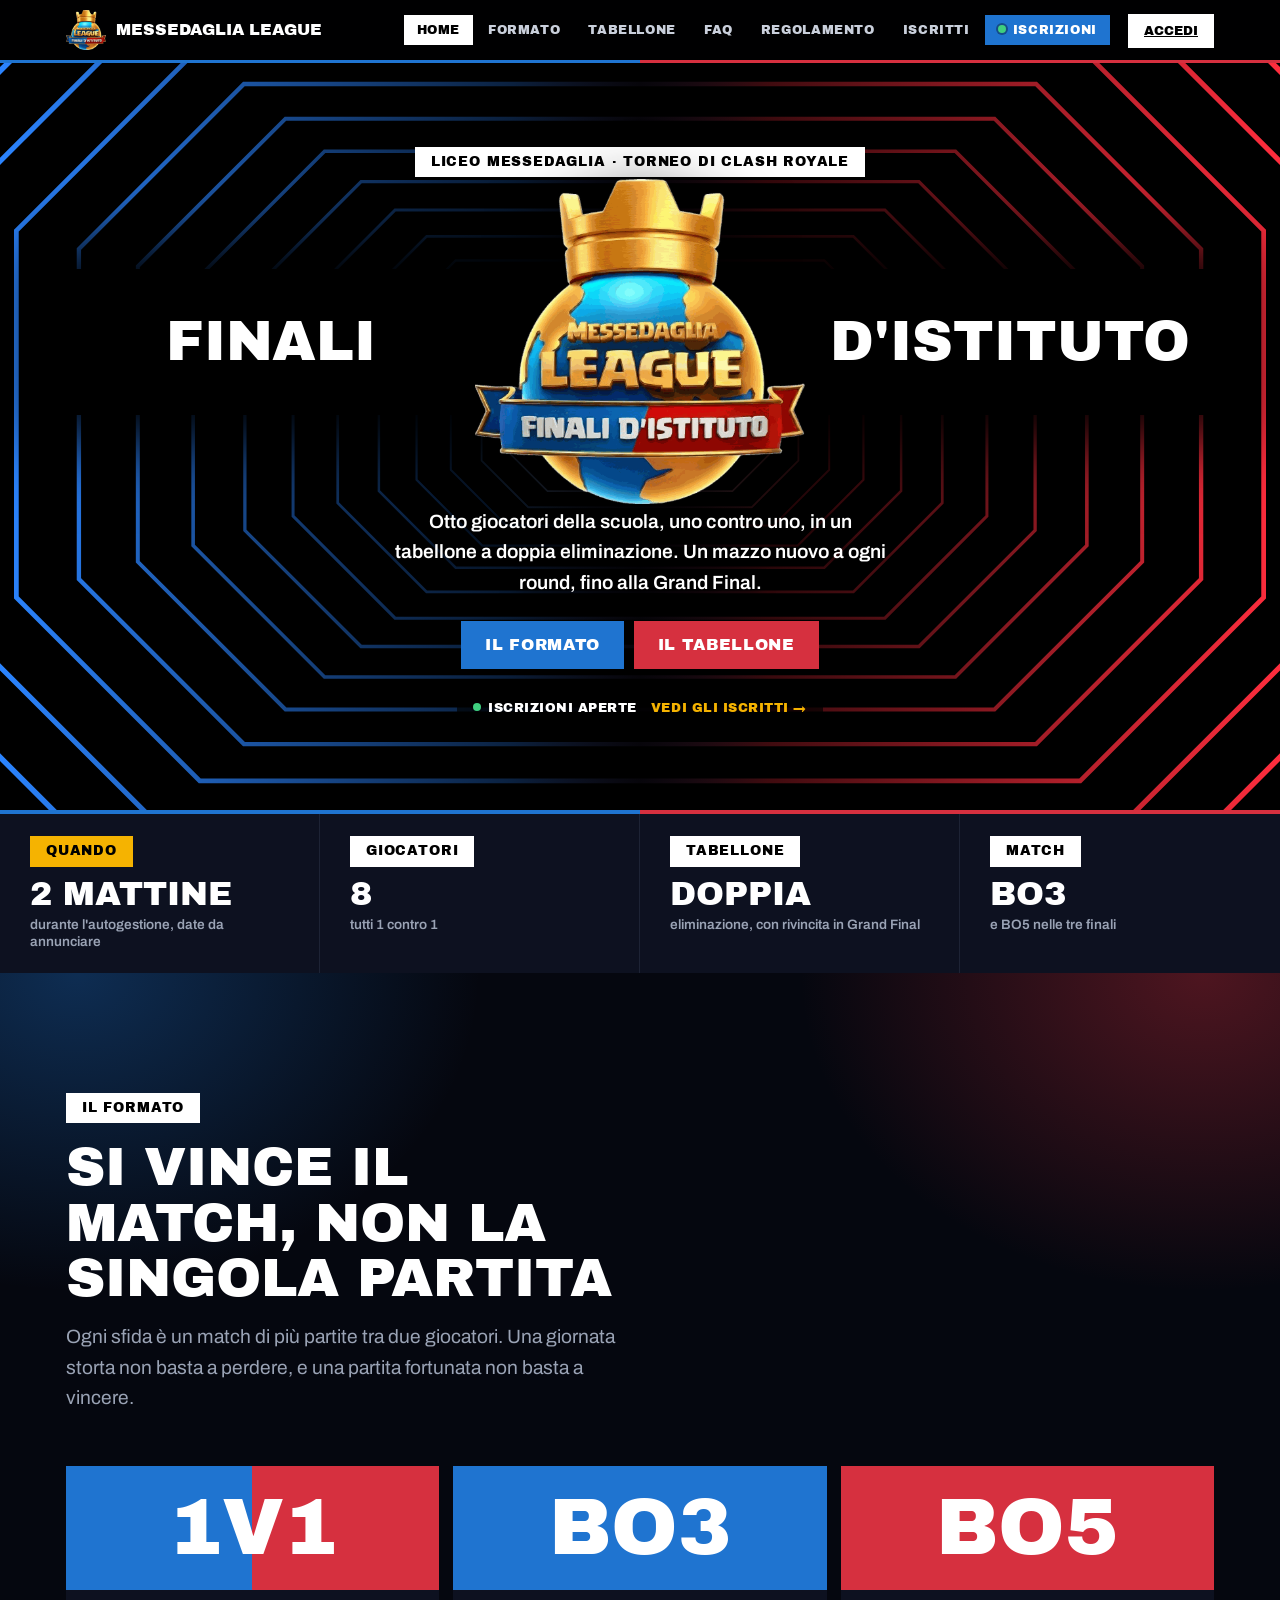
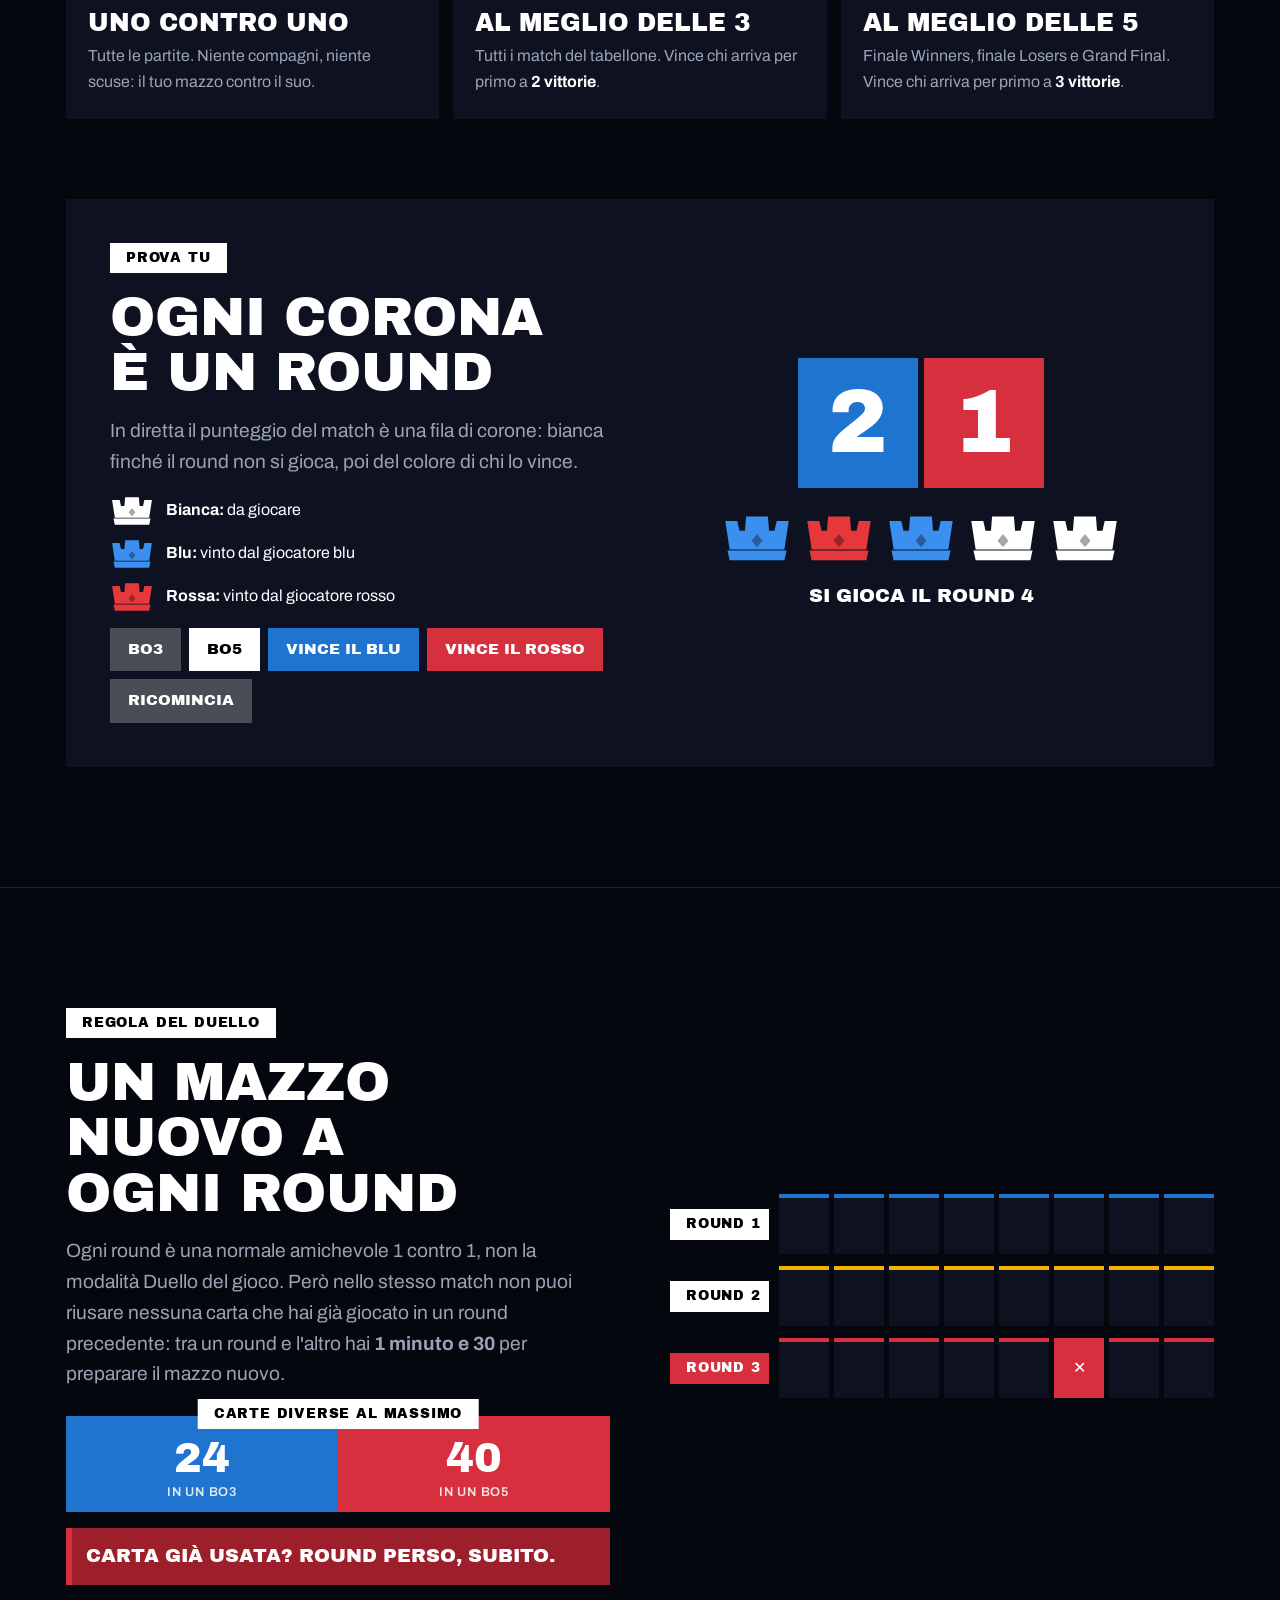
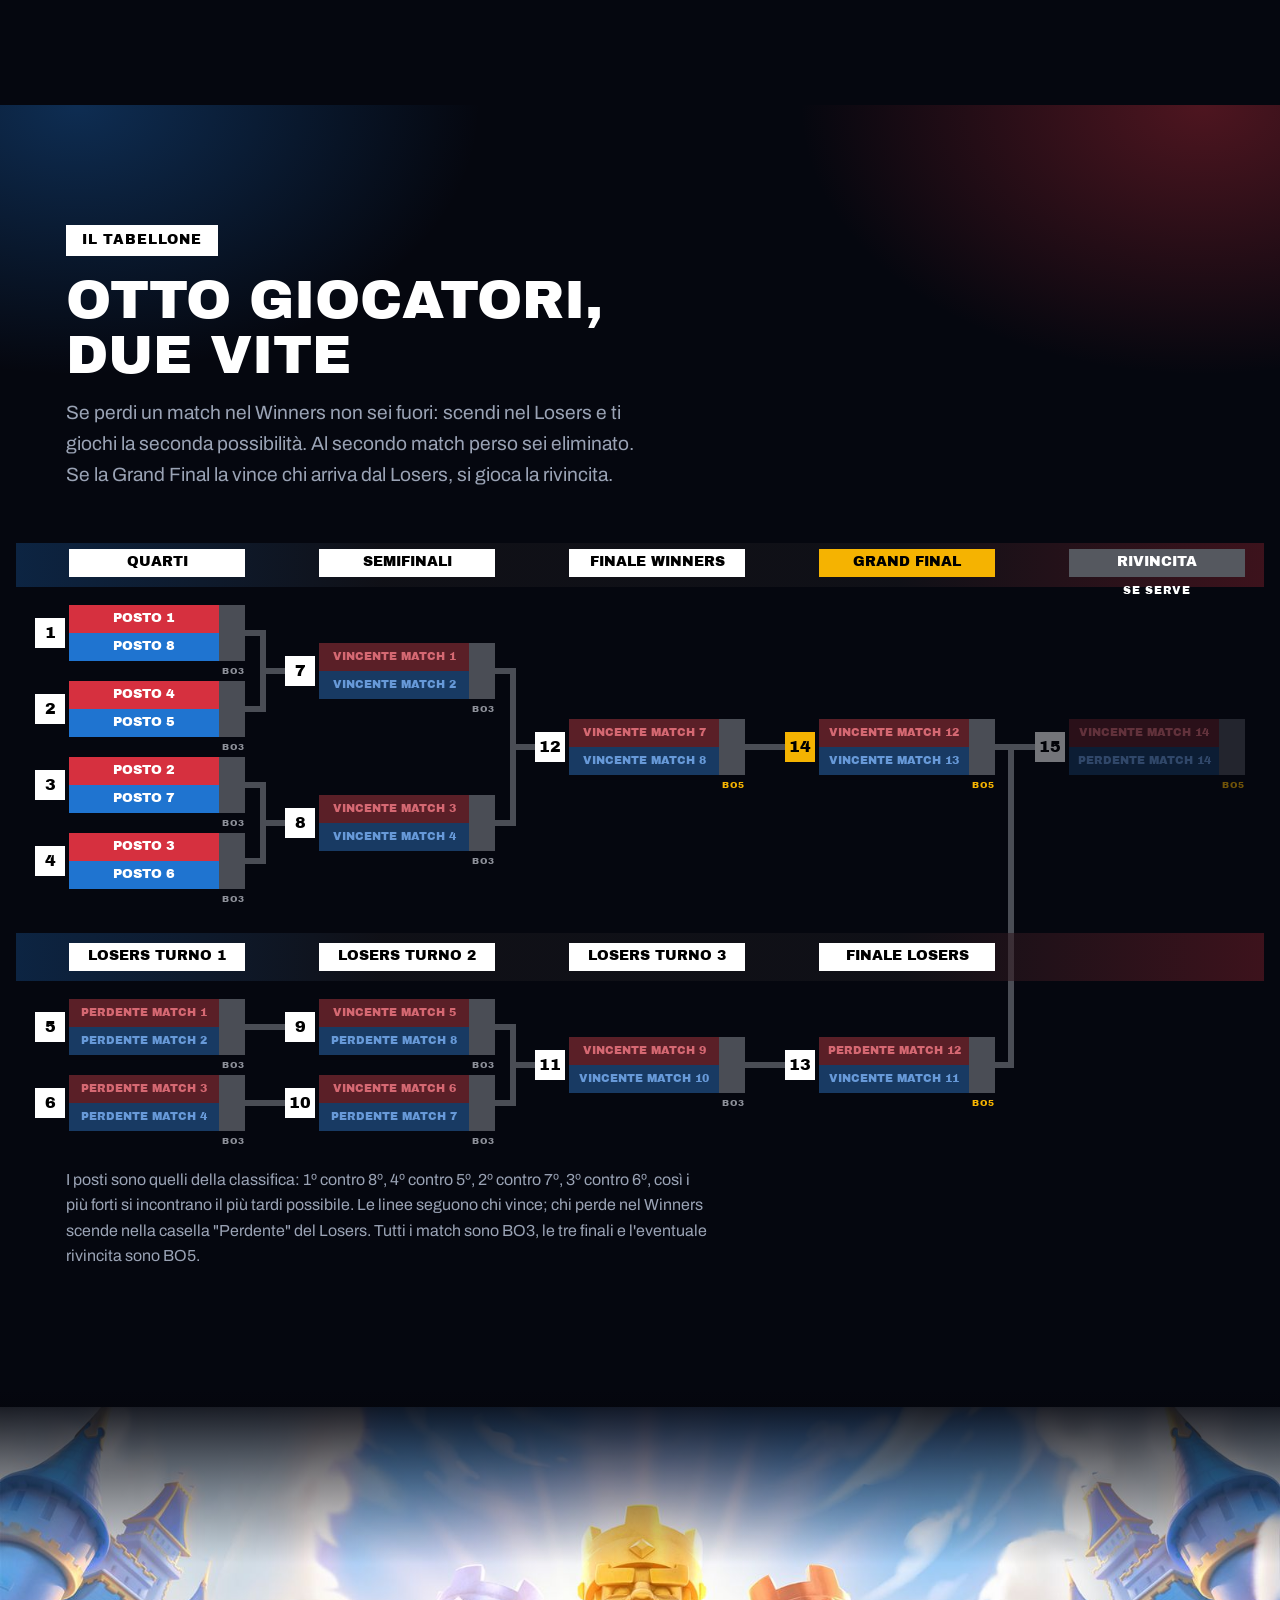
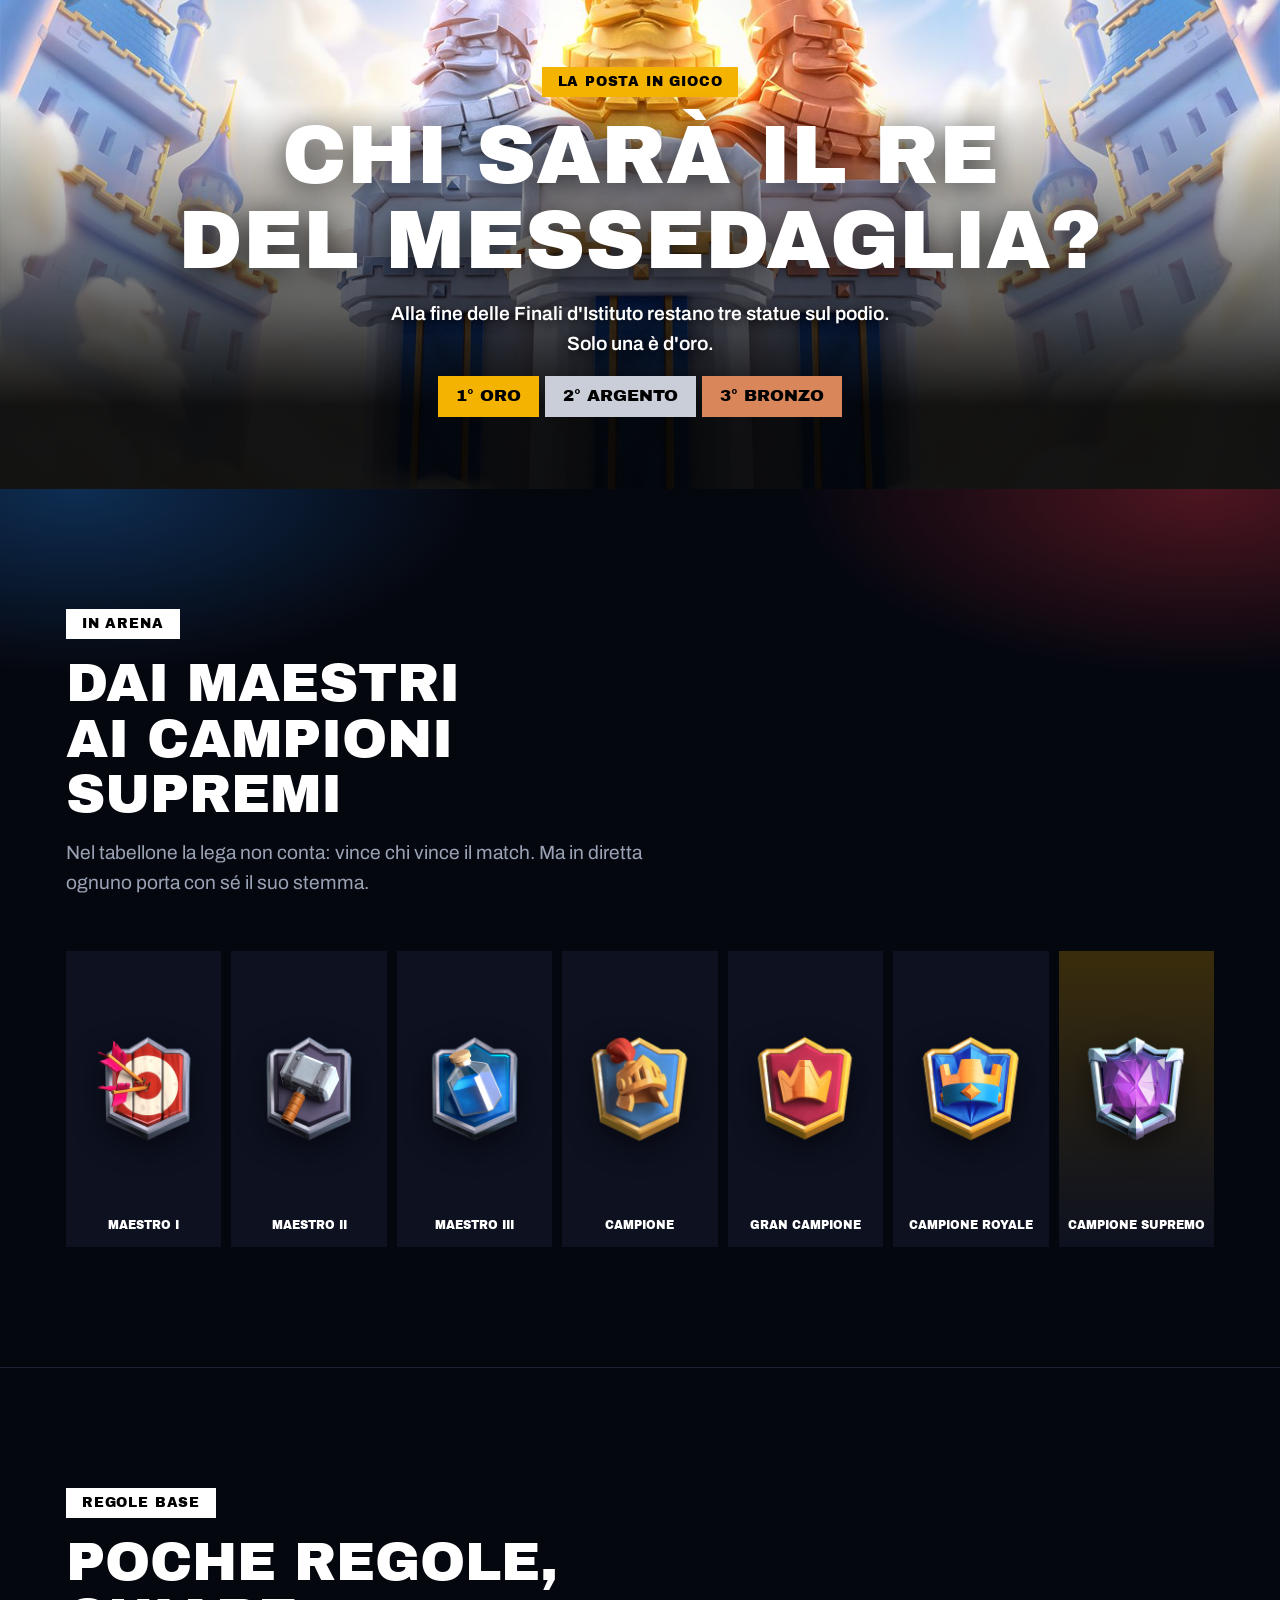
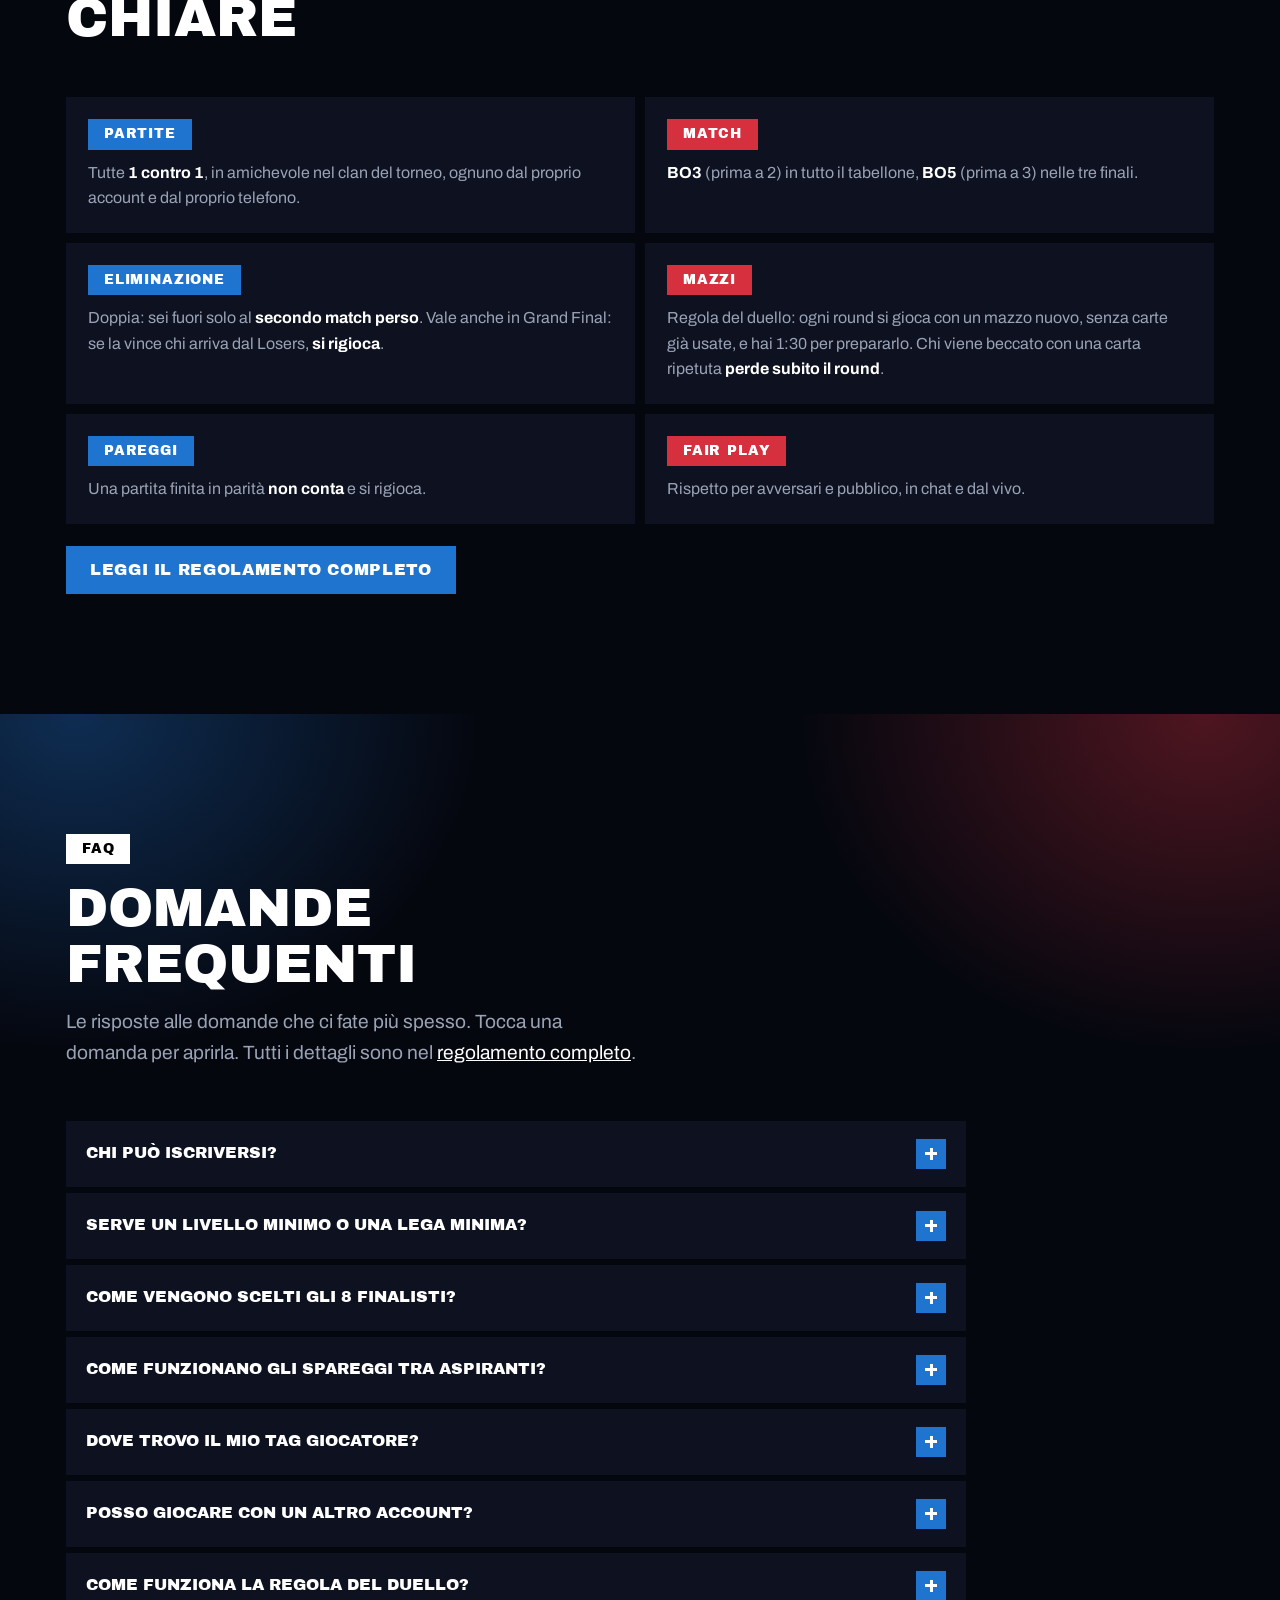
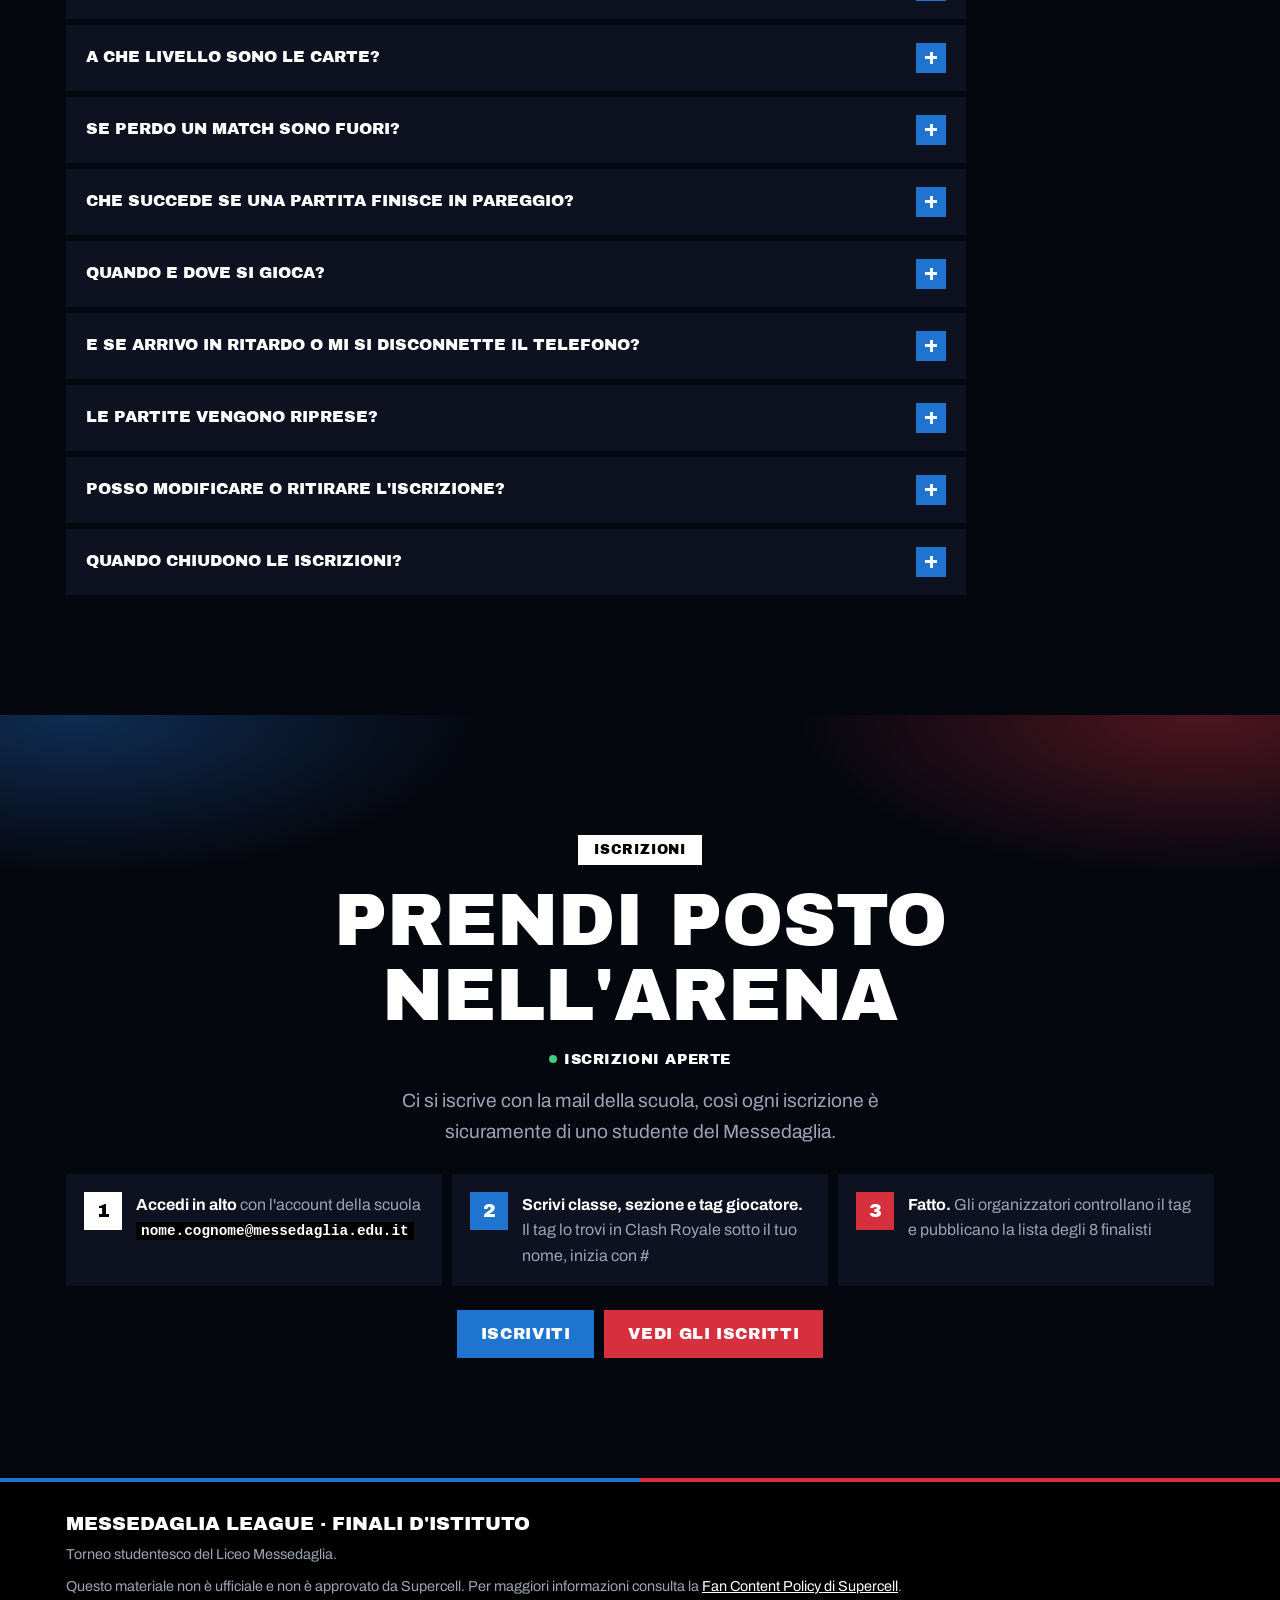
==== commit fa6fab59: "Add files via upload" ====
--- a/index.html
+++ b/index.html
@@ -651,7 +651,7 @@
         </details>
         <details class="faq-item">
           <summary>Quando chiudono le iscrizioni?</summary>
-          <div class="faq-a"><p>La data di chiusura verrà annunciata qui sul sito. Dopo la chiusura <strong>non si può più iscriversi, modificare i dati o ritirarsi</strong>: nel modulo vedi la tua iscrizione così com'è. Se c'è un problema serio (per esempio un tag sbagliato), scrivi agli organizzatori.</p></div>
+          <div class="faq-a"><p>La data di chiusura verrà annunciata qui sul sito. Dopo la chiusura <strong>non si può più iscriversi, modificare i dati o ritirarsi</strong>: nel modulo vedi la tua iscrizione così com'è, insieme al tuo esito. La classifica viene fissata al momento della chiusura: qualificati e aspiranti trovano nel modulo il link per entrare nel <strong>clan del torneo</strong>. Se c'è un problema serio (per esempio un tag sbagliato), scrivi agli organizzatori.</p></div>
         </details>
       </div>
     </div>
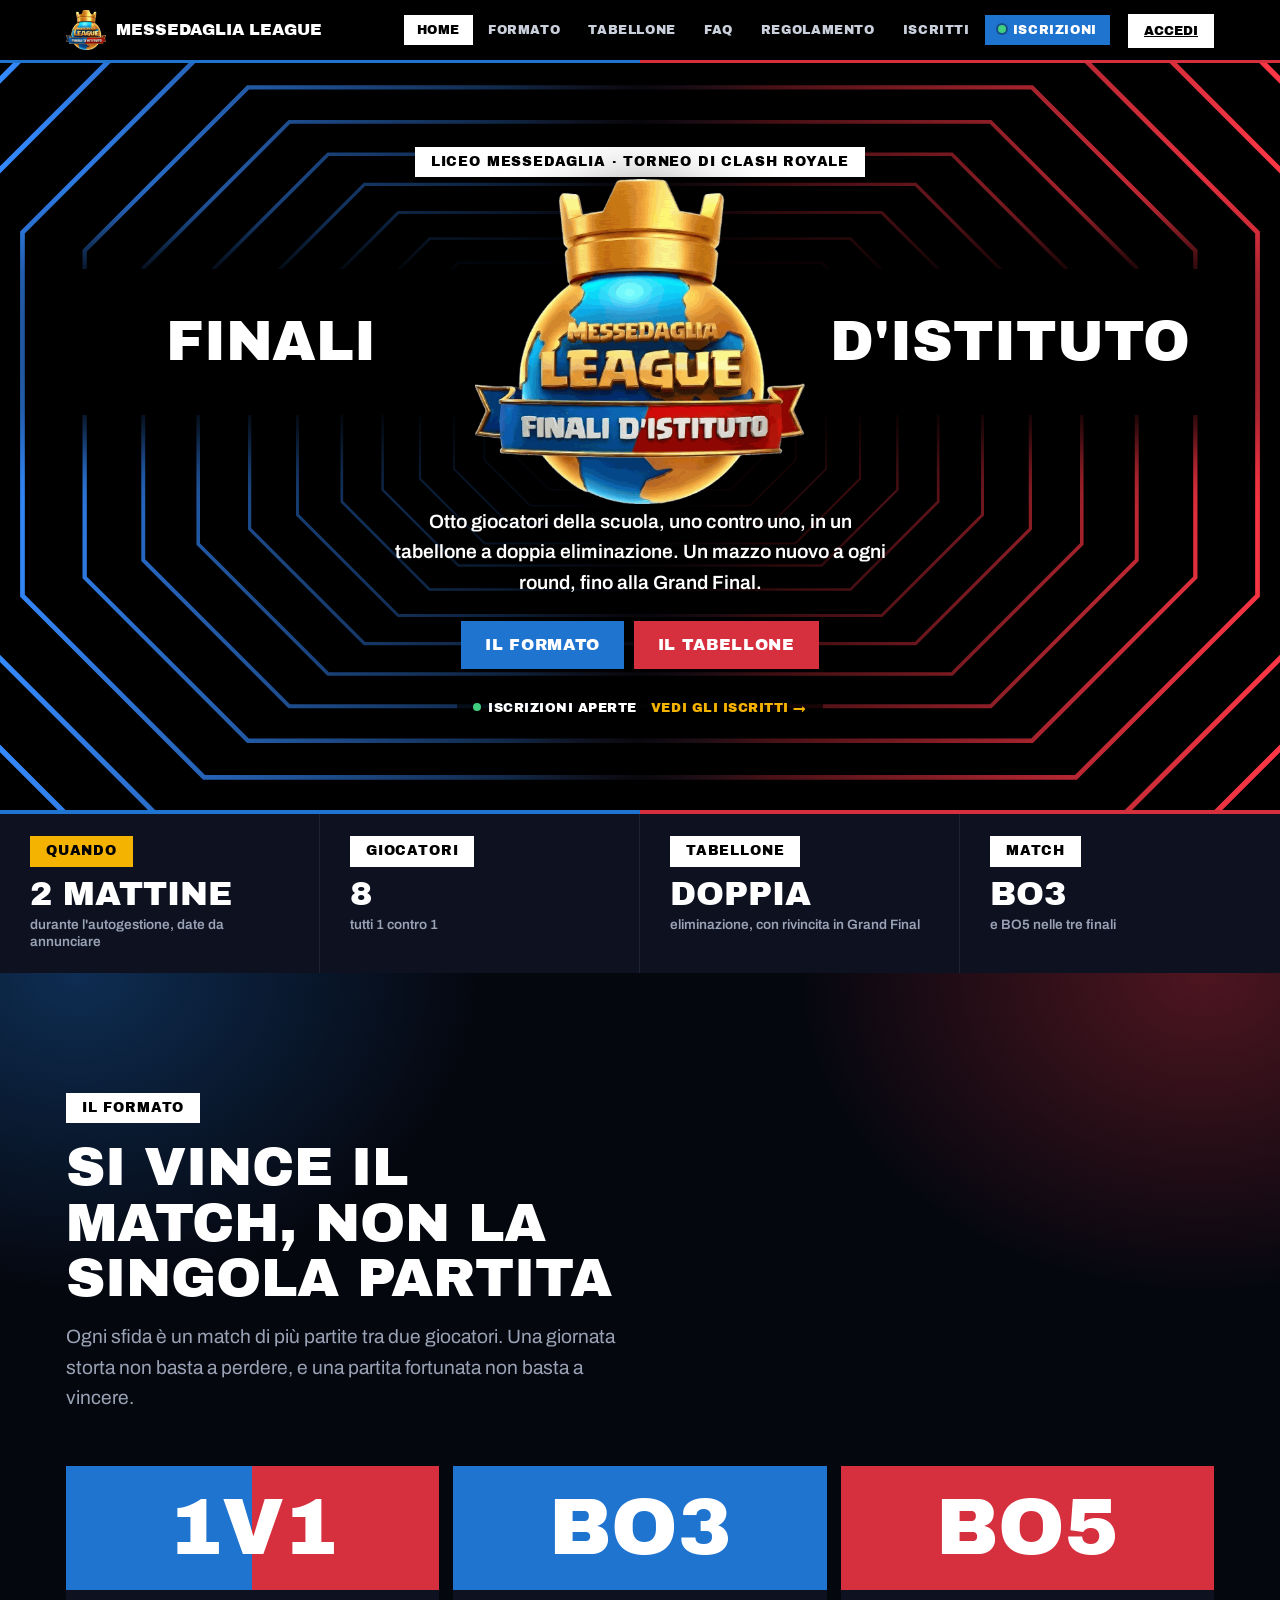
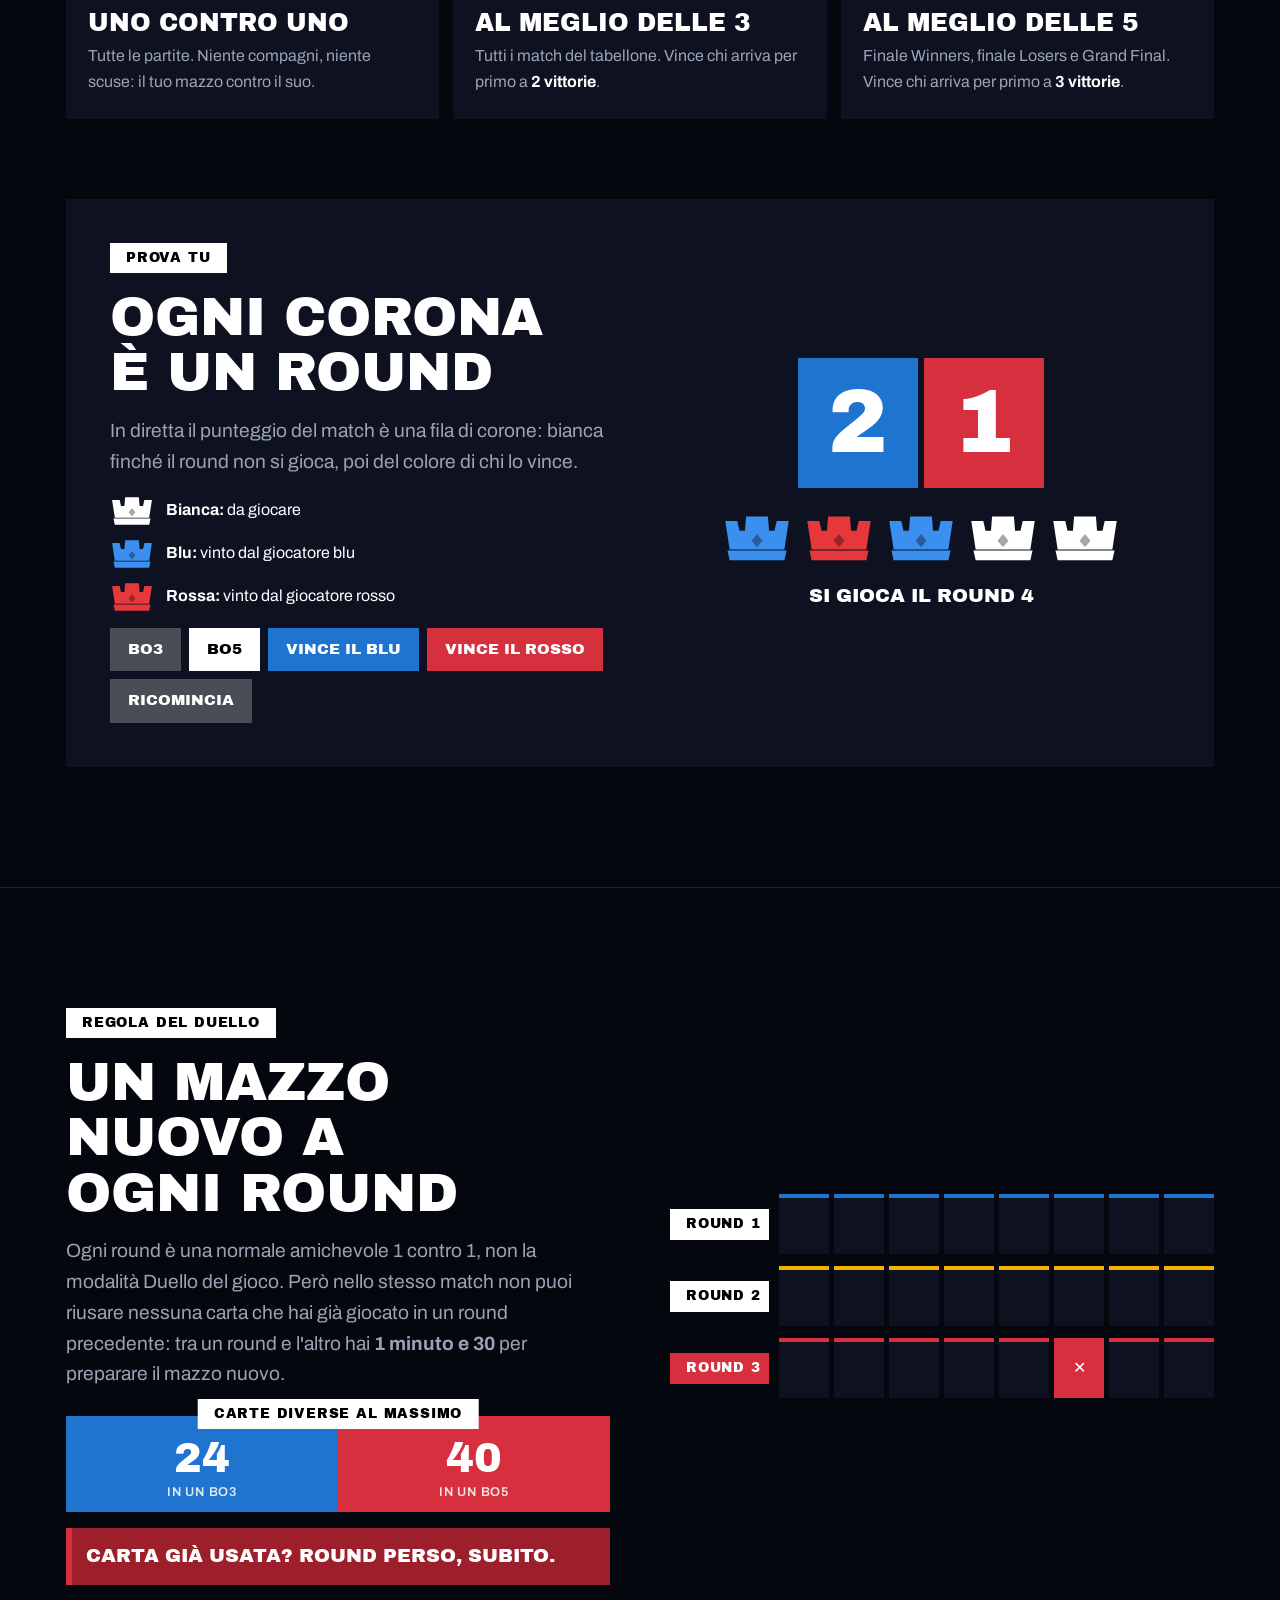
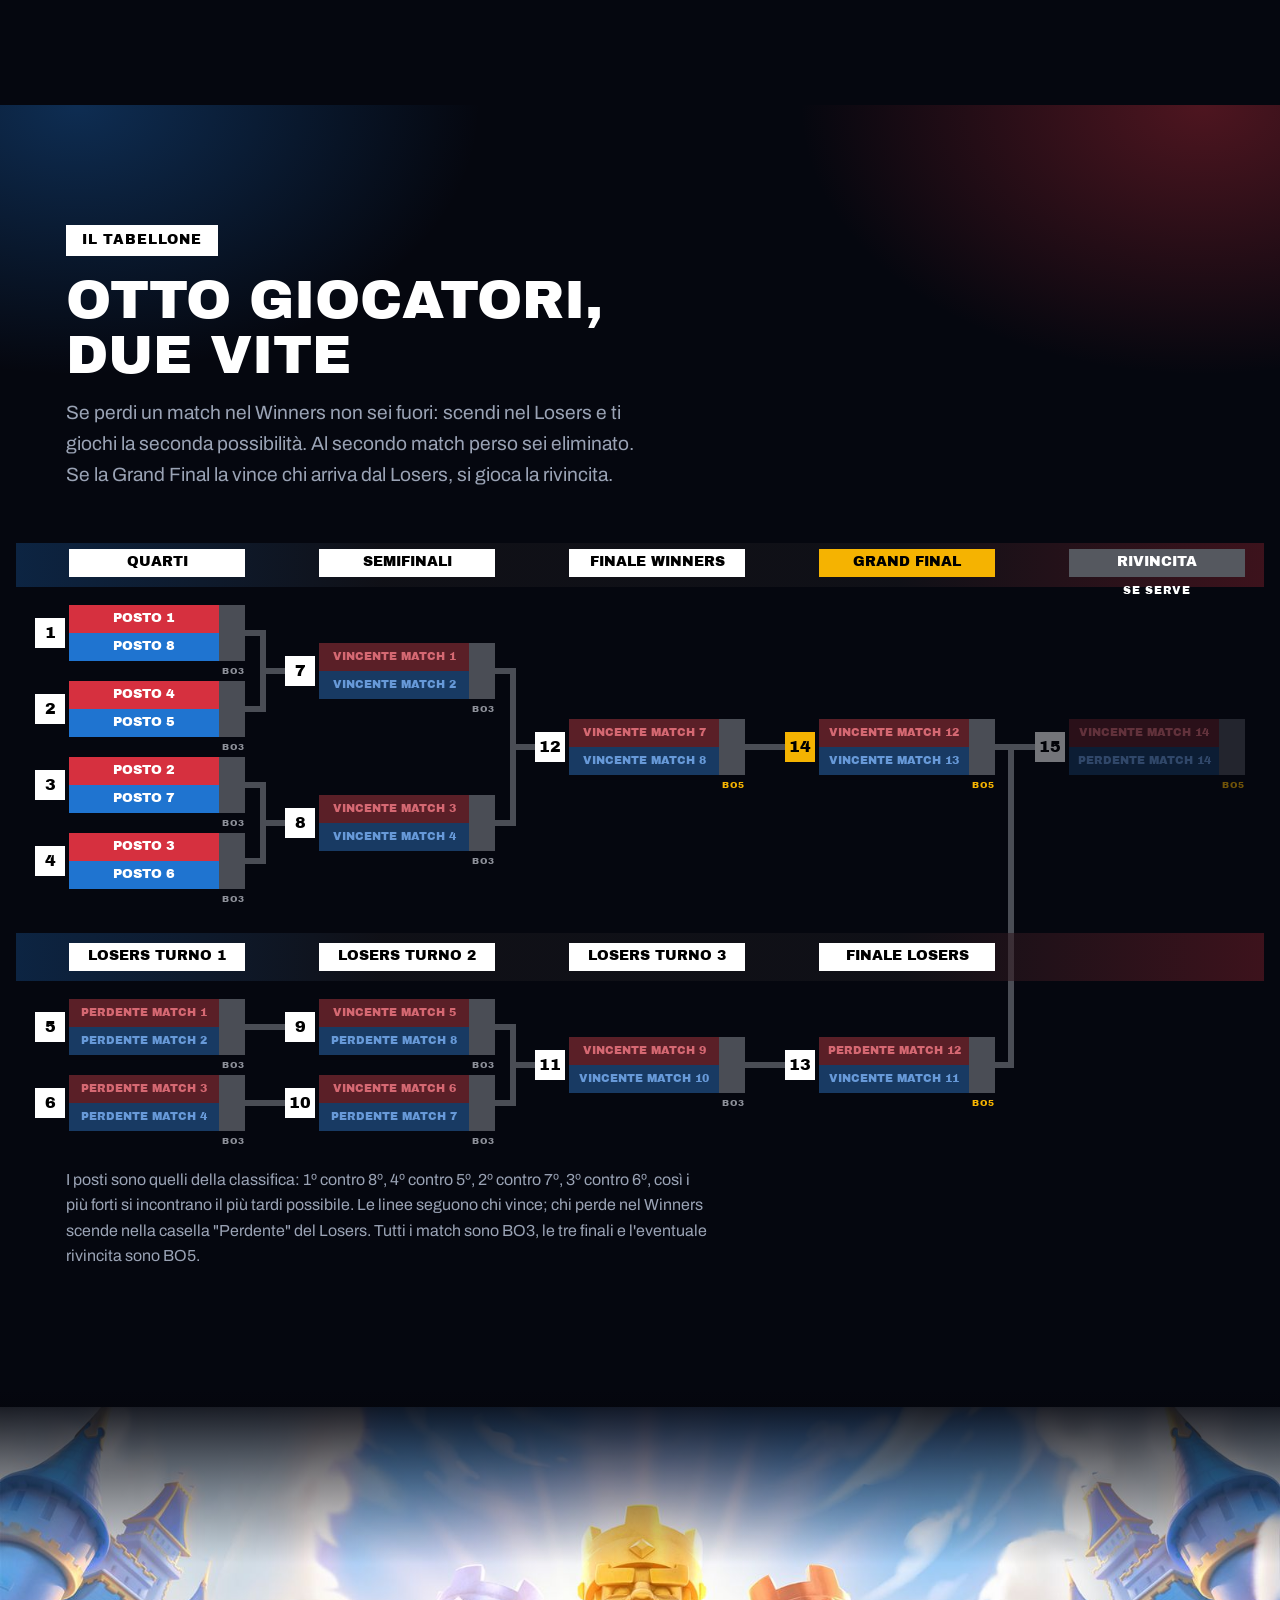
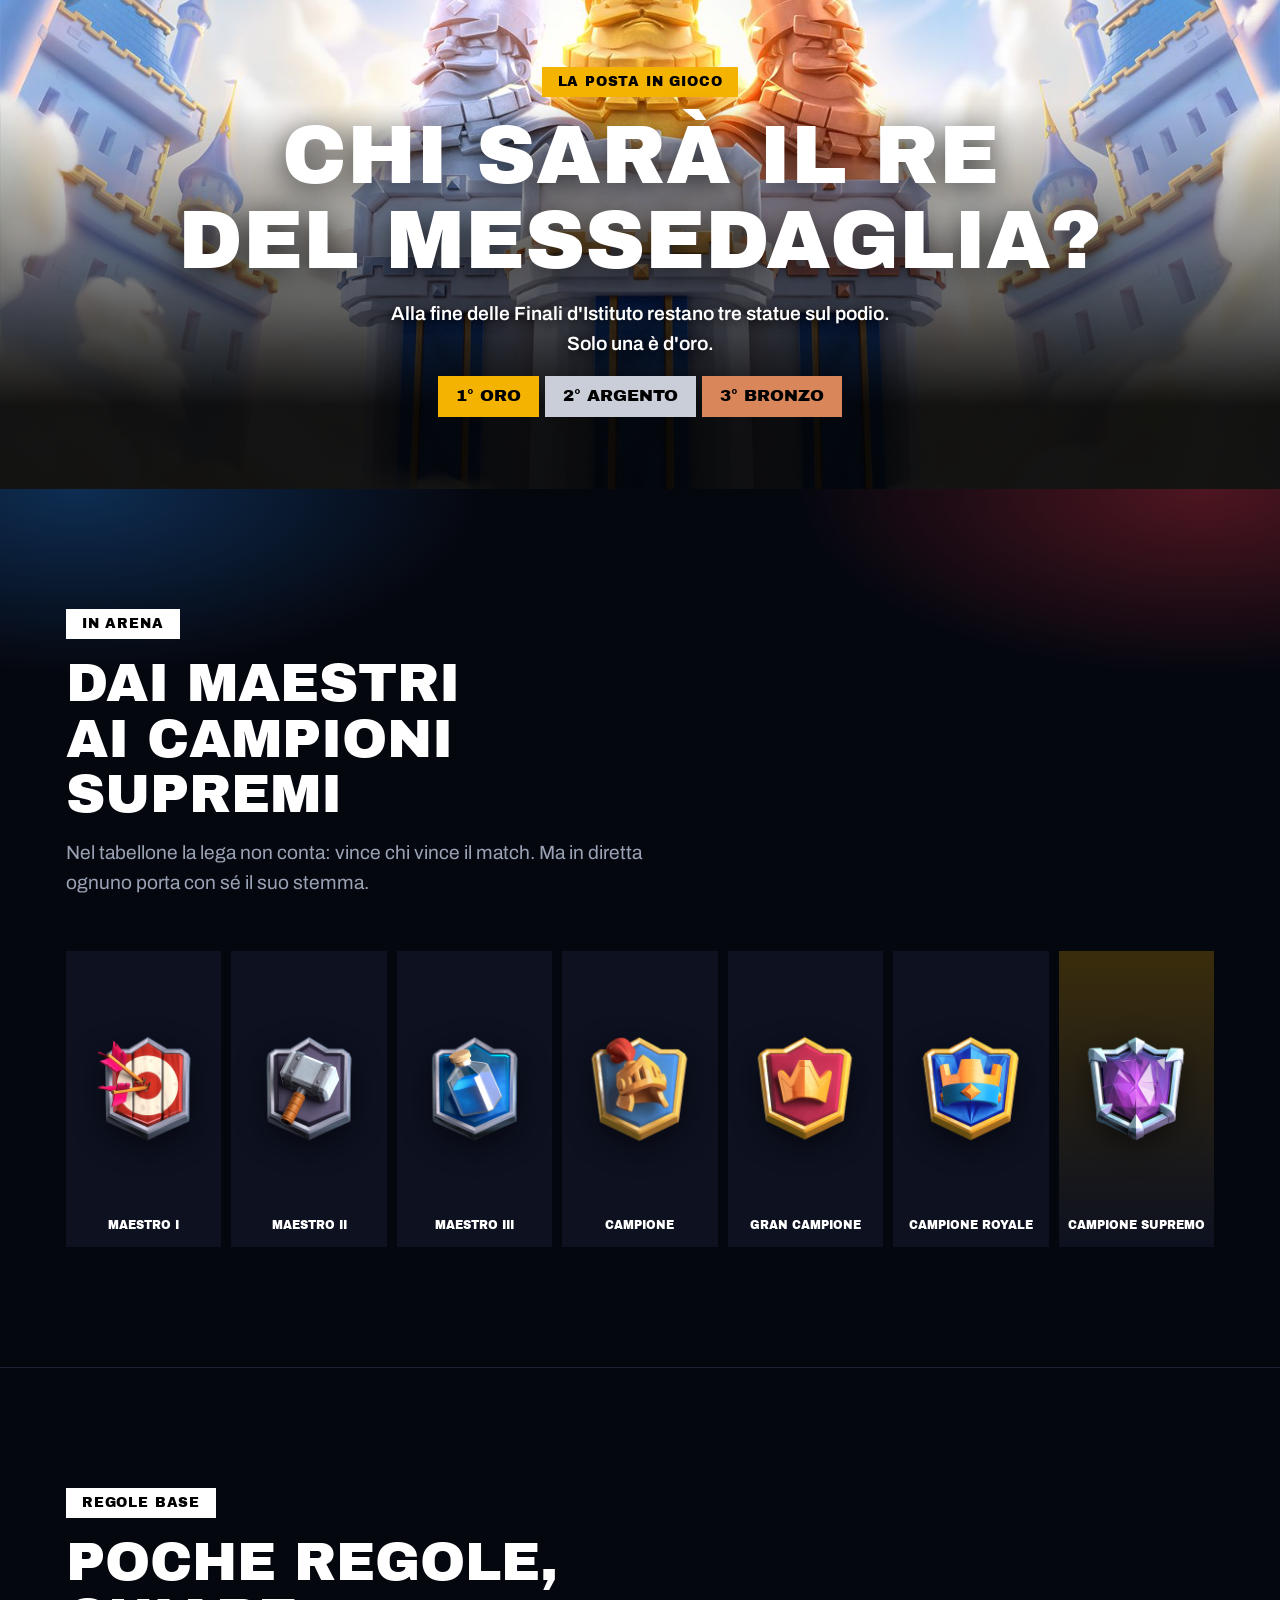
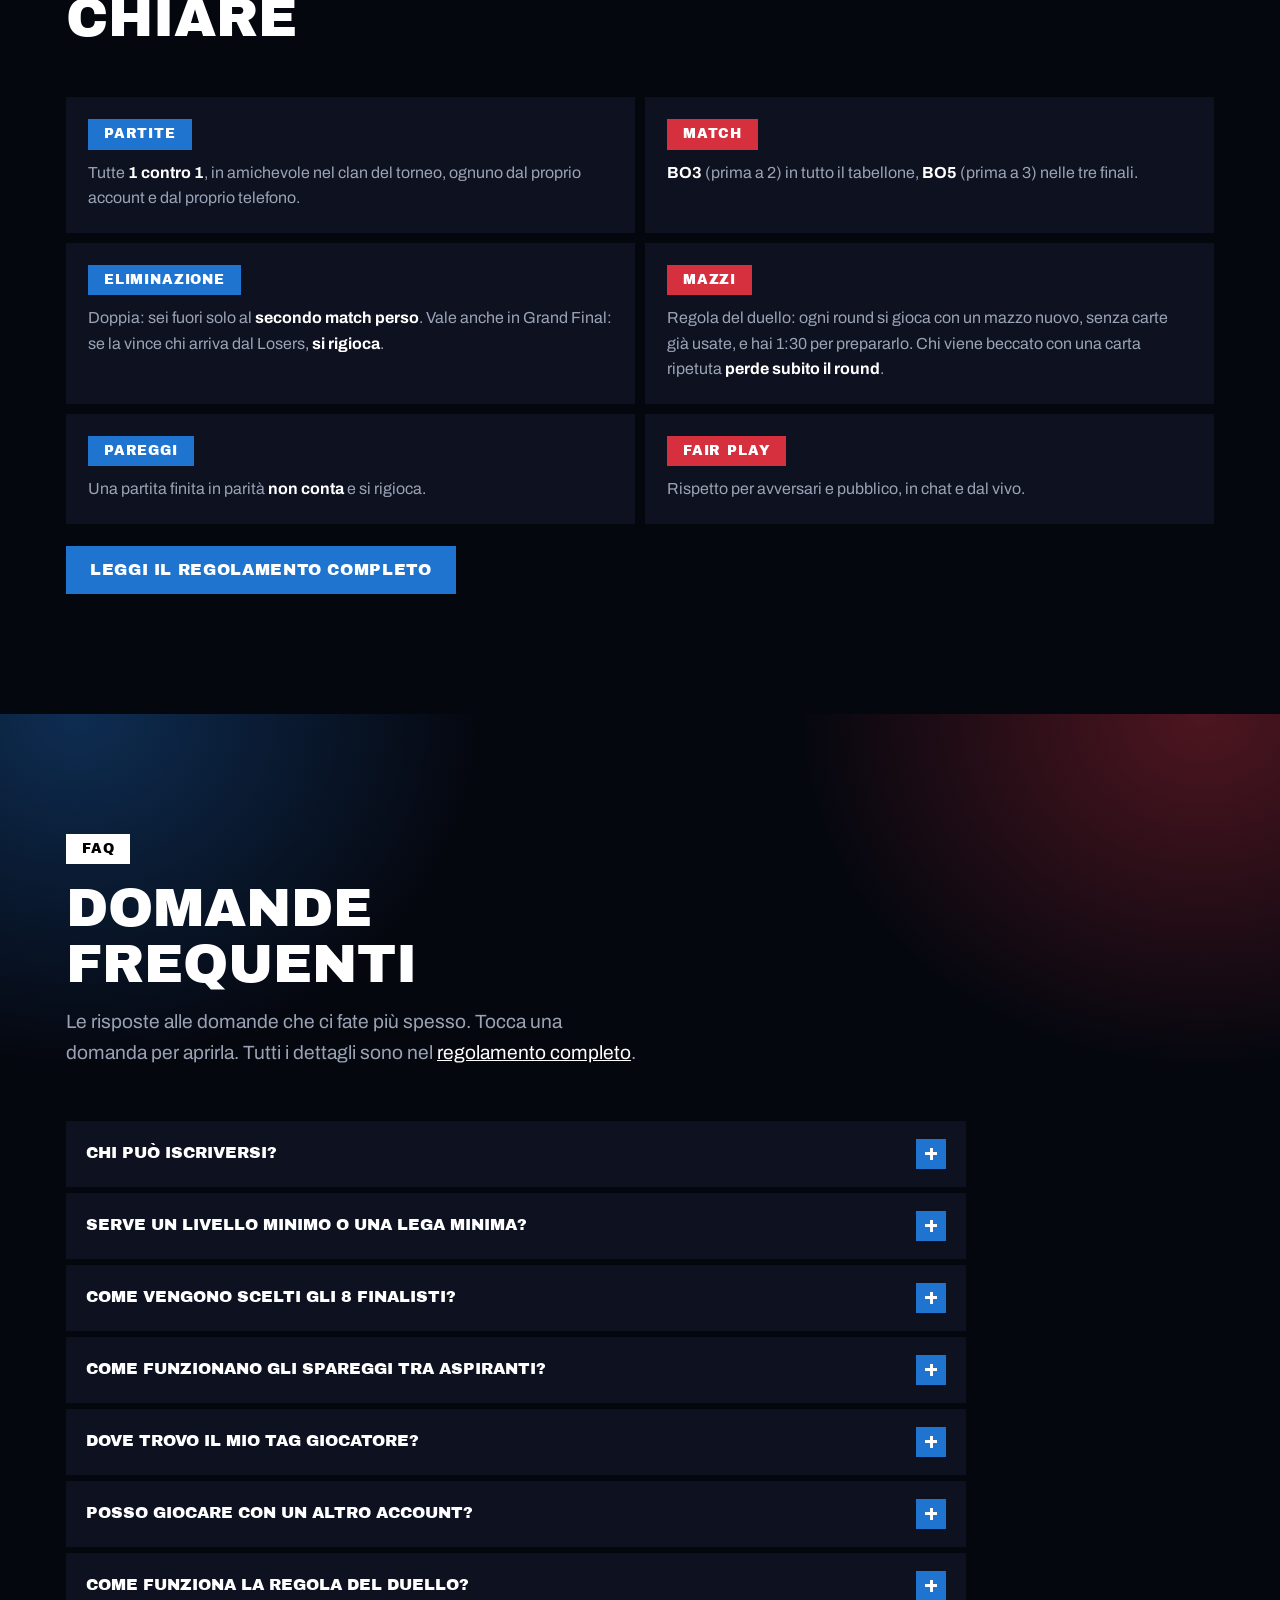
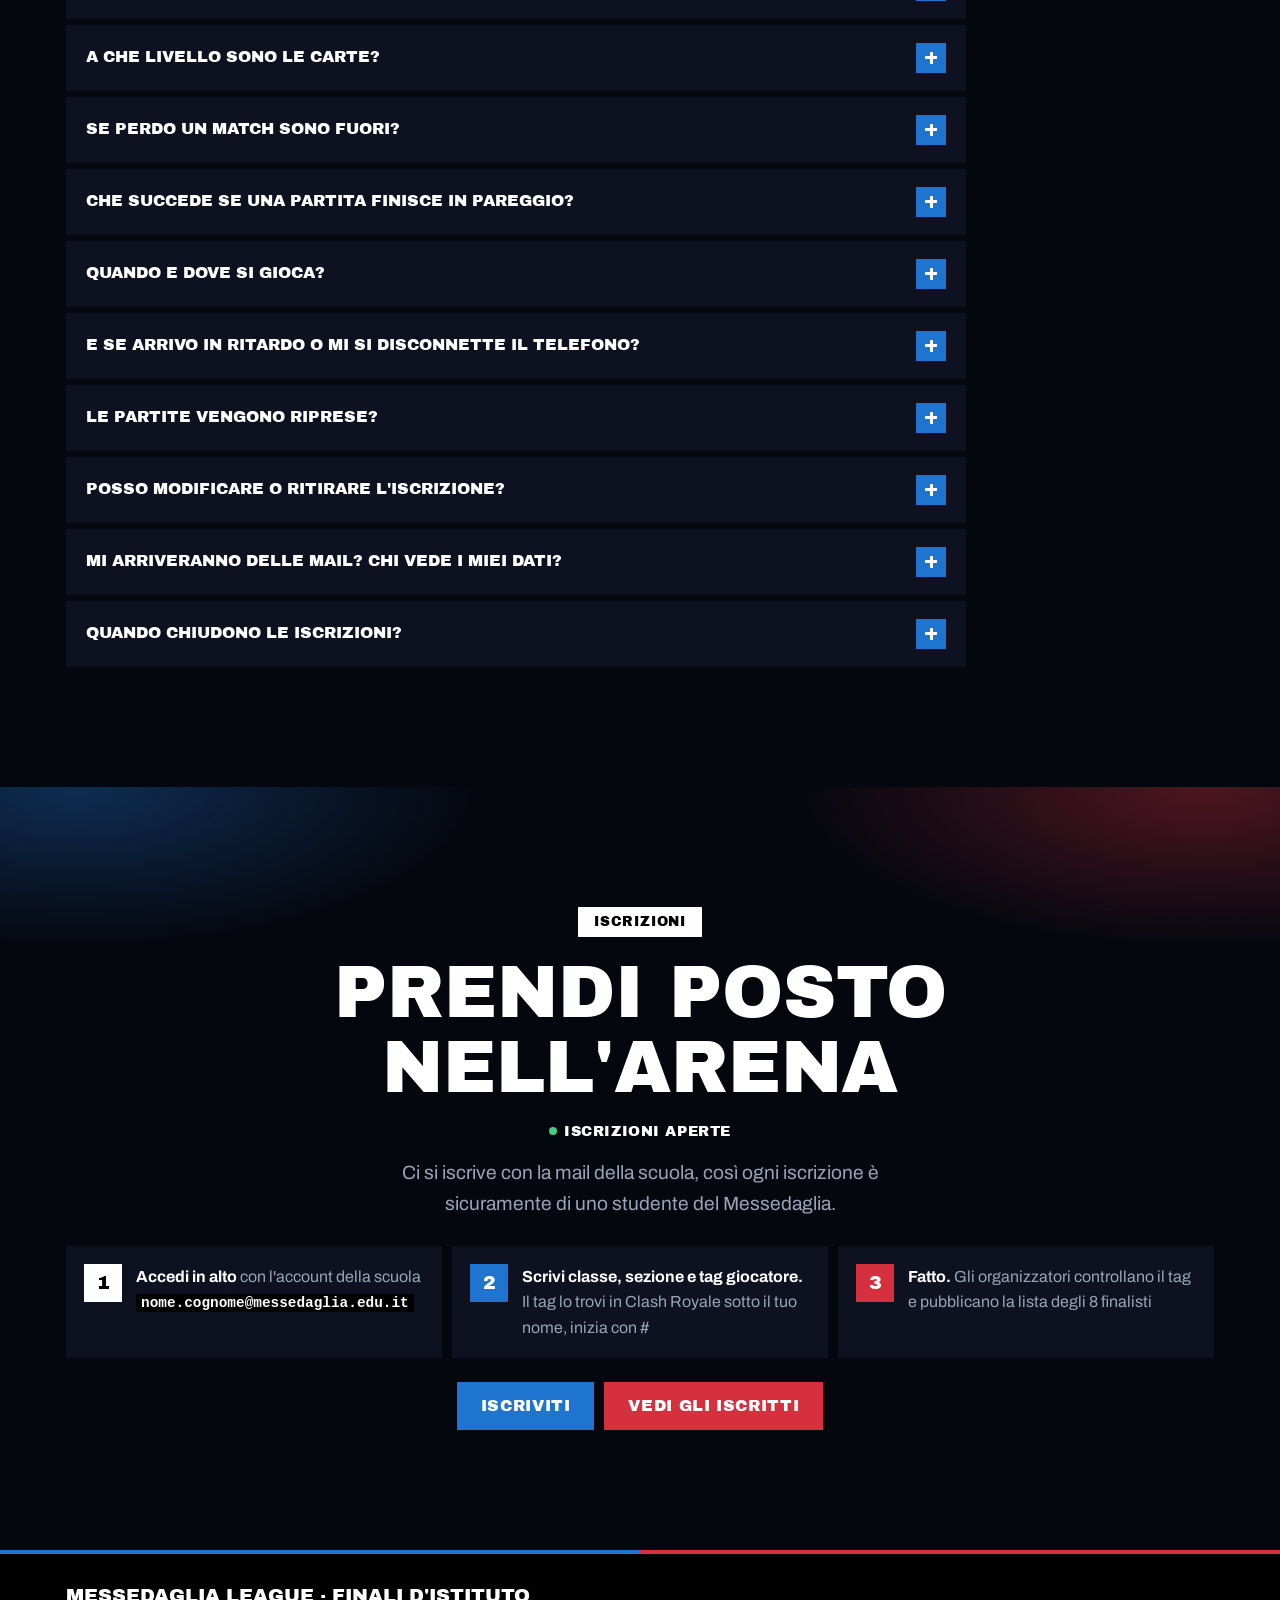
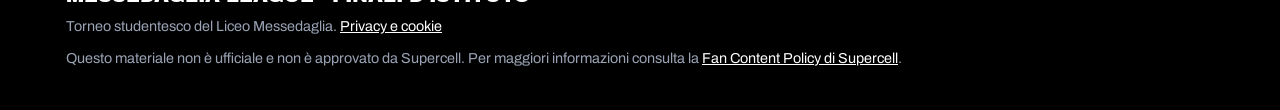
==== commit cde43b81: "Add files via upload" ====
--- a/index.html
+++ b/index.html
@@ -650,6 +650,10 @@
           <div class="faq-a"><p>Sì, ma solo <strong>finché le iscrizioni sono aperte</strong>: accedi in alto, apri <strong>La mia iscrizione</strong> e puoi correggere i dati o ritirarti.</p></div>
         </details>
         <details class="faq-item">
+          <summary>Mi arriveranno delle mail? Chi vede i miei dati?</summary>
+          <div class="faq-a"><p>Solo se lo scegli: nel modulo c'è una spunta <strong>facoltativa</strong> per ricevere l'esito alla chiusura delle iscrizioni e gli avvisi sul torneo. Senza spunta non ti scriviamo, e puoi toglierla quando vuoi dal modulo. Nome, classe e mail li vedono solo gli organizzatori: sul sito compaiono solo nome in gioco e soprannome. Tutto il resto è nella pagina <a href="privacy.html">Privacy e cookie</a>.</p></div>
+        </details>
+        <details class="faq-item">
           <summary>Quando chiudono le iscrizioni?</summary>
           <div class="faq-a"><p>La data di chiusura verrà annunciata qui sul sito. Dopo la chiusura <strong>non si può più iscriversi, modificare i dati o ritirarsi</strong>: nel modulo vedi la tua iscrizione così com'è, insieme al tuo esito. La classifica viene fissata al momento della chiusura: qualificati e aspiranti trovano nel modulo il link per entrare nel <strong>clan del torneo</strong>. Se c'è un problema serio (per esempio un tag sbagliato), scrivi agli organizzatori.</p></div>
         </details>
@@ -679,7 +683,7 @@
 <footer>
   <div class="wrap">
     <strong>Messedaglia League · Finali d'Istituto</strong>
-    <p>Torneo studentesco del Liceo Messedaglia.</p>
+    <p>Torneo studentesco del Liceo Messedaglia. <a href="privacy.html">Privacy e cookie</a></p>
     <p>Questo materiale non è ufficiale e non è approvato da Supercell. Per maggiori informazioni consulta la <a href="https://supercell.com/en/fan-content-policy/" target="_blank" rel="noopener">Fan Content Policy di Supercell</a>.</p>
   </div>
 </footer>
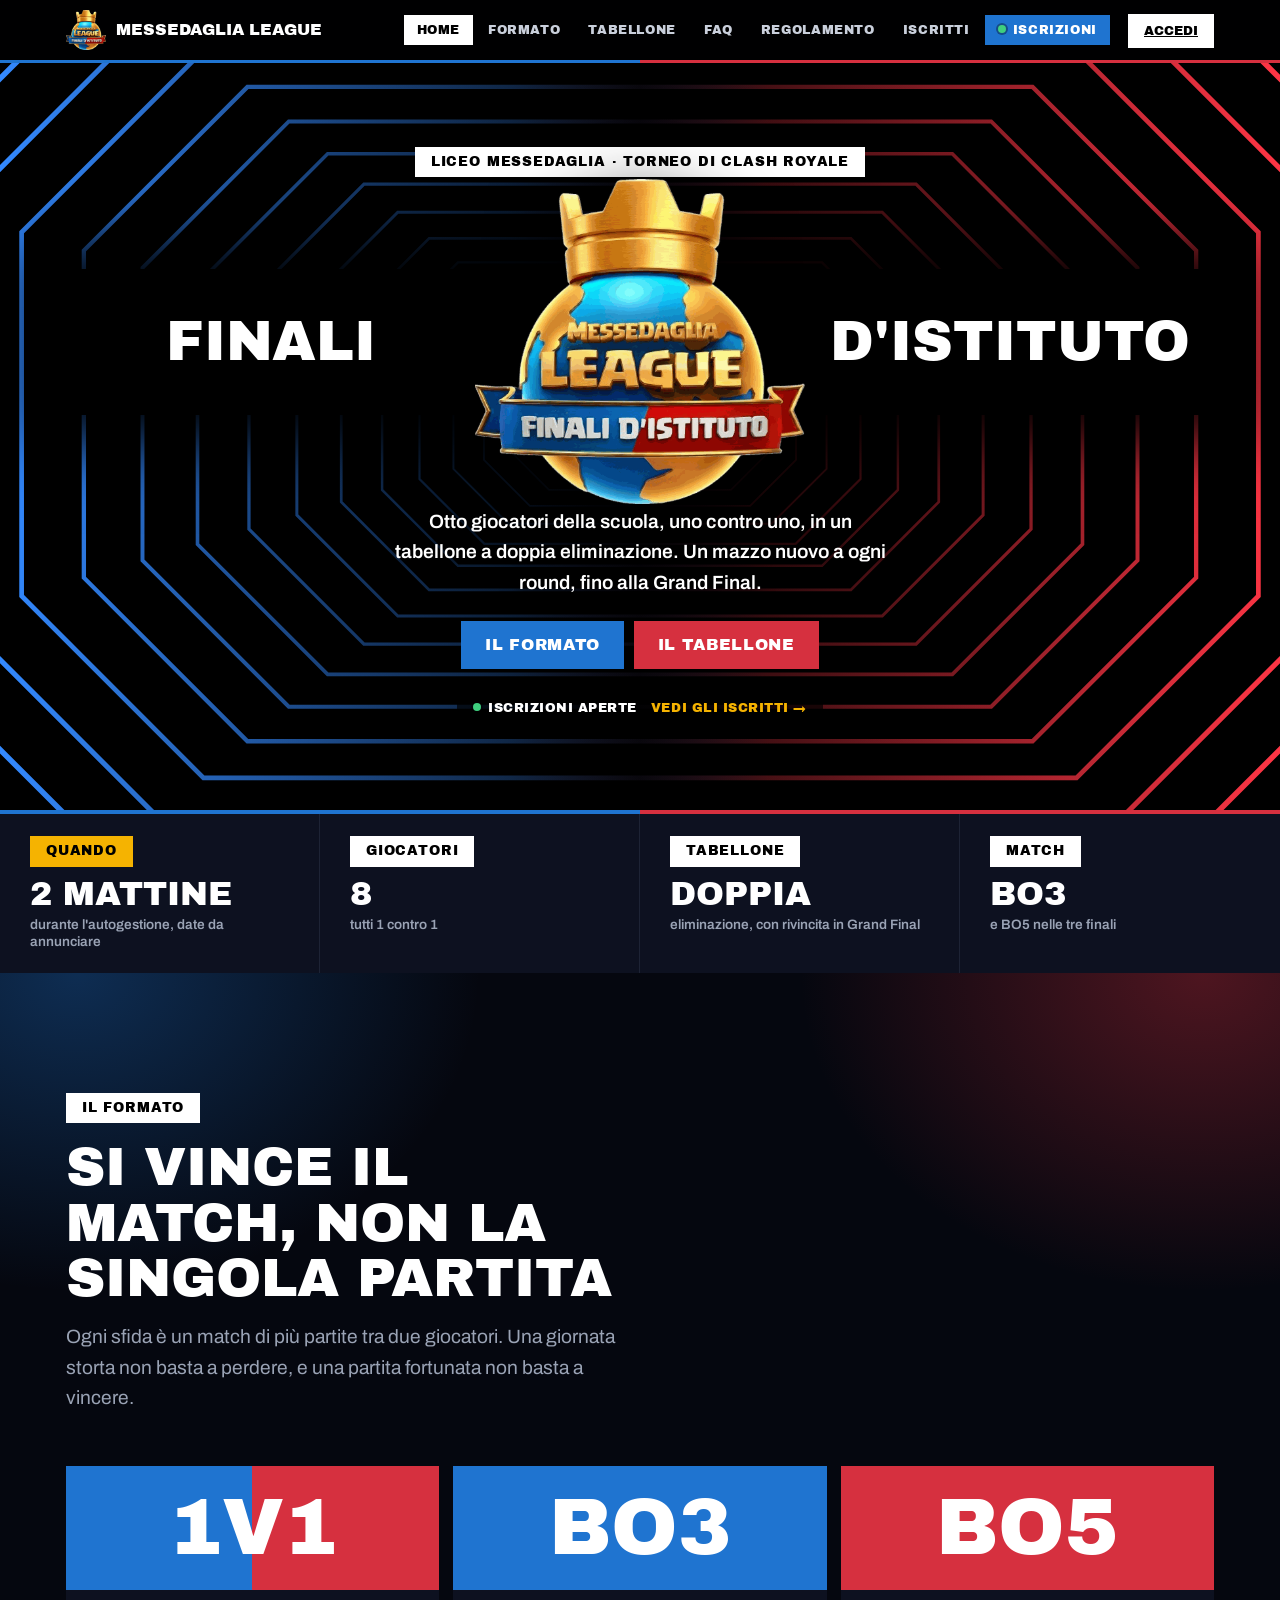
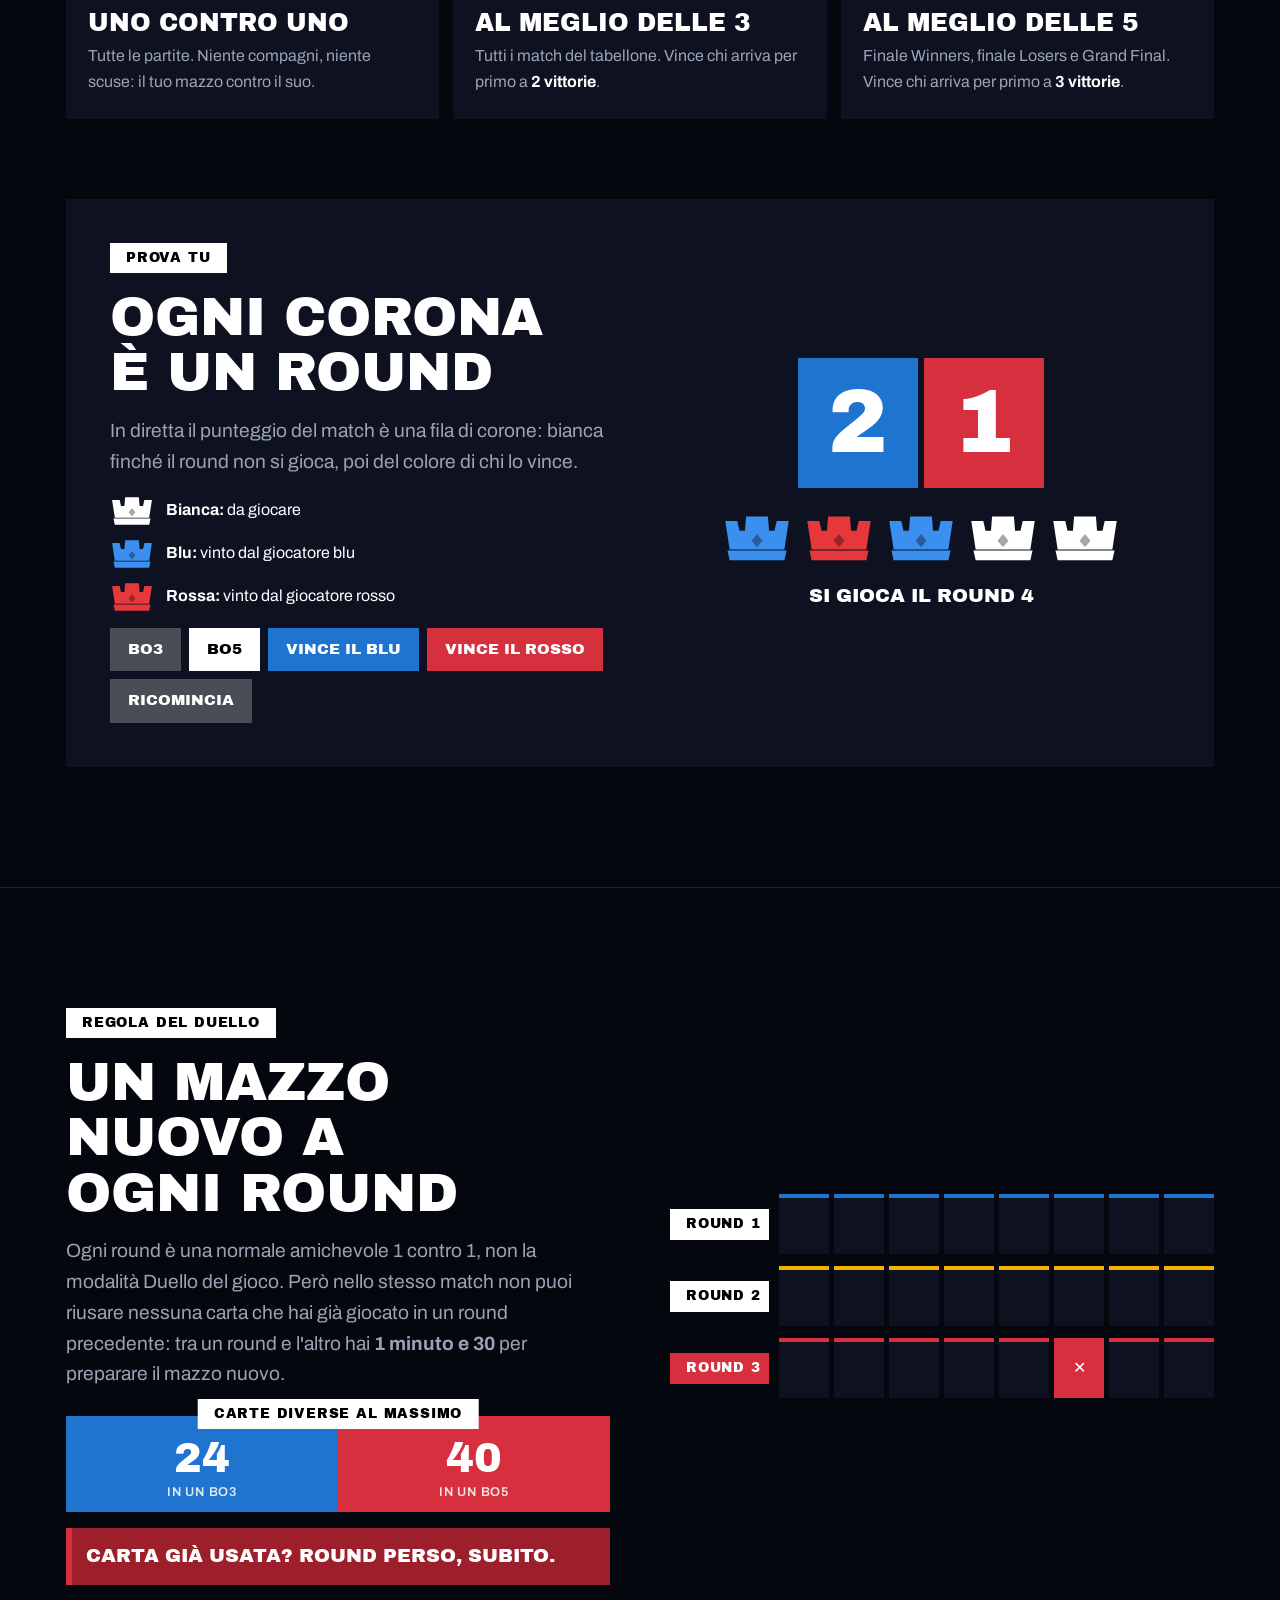
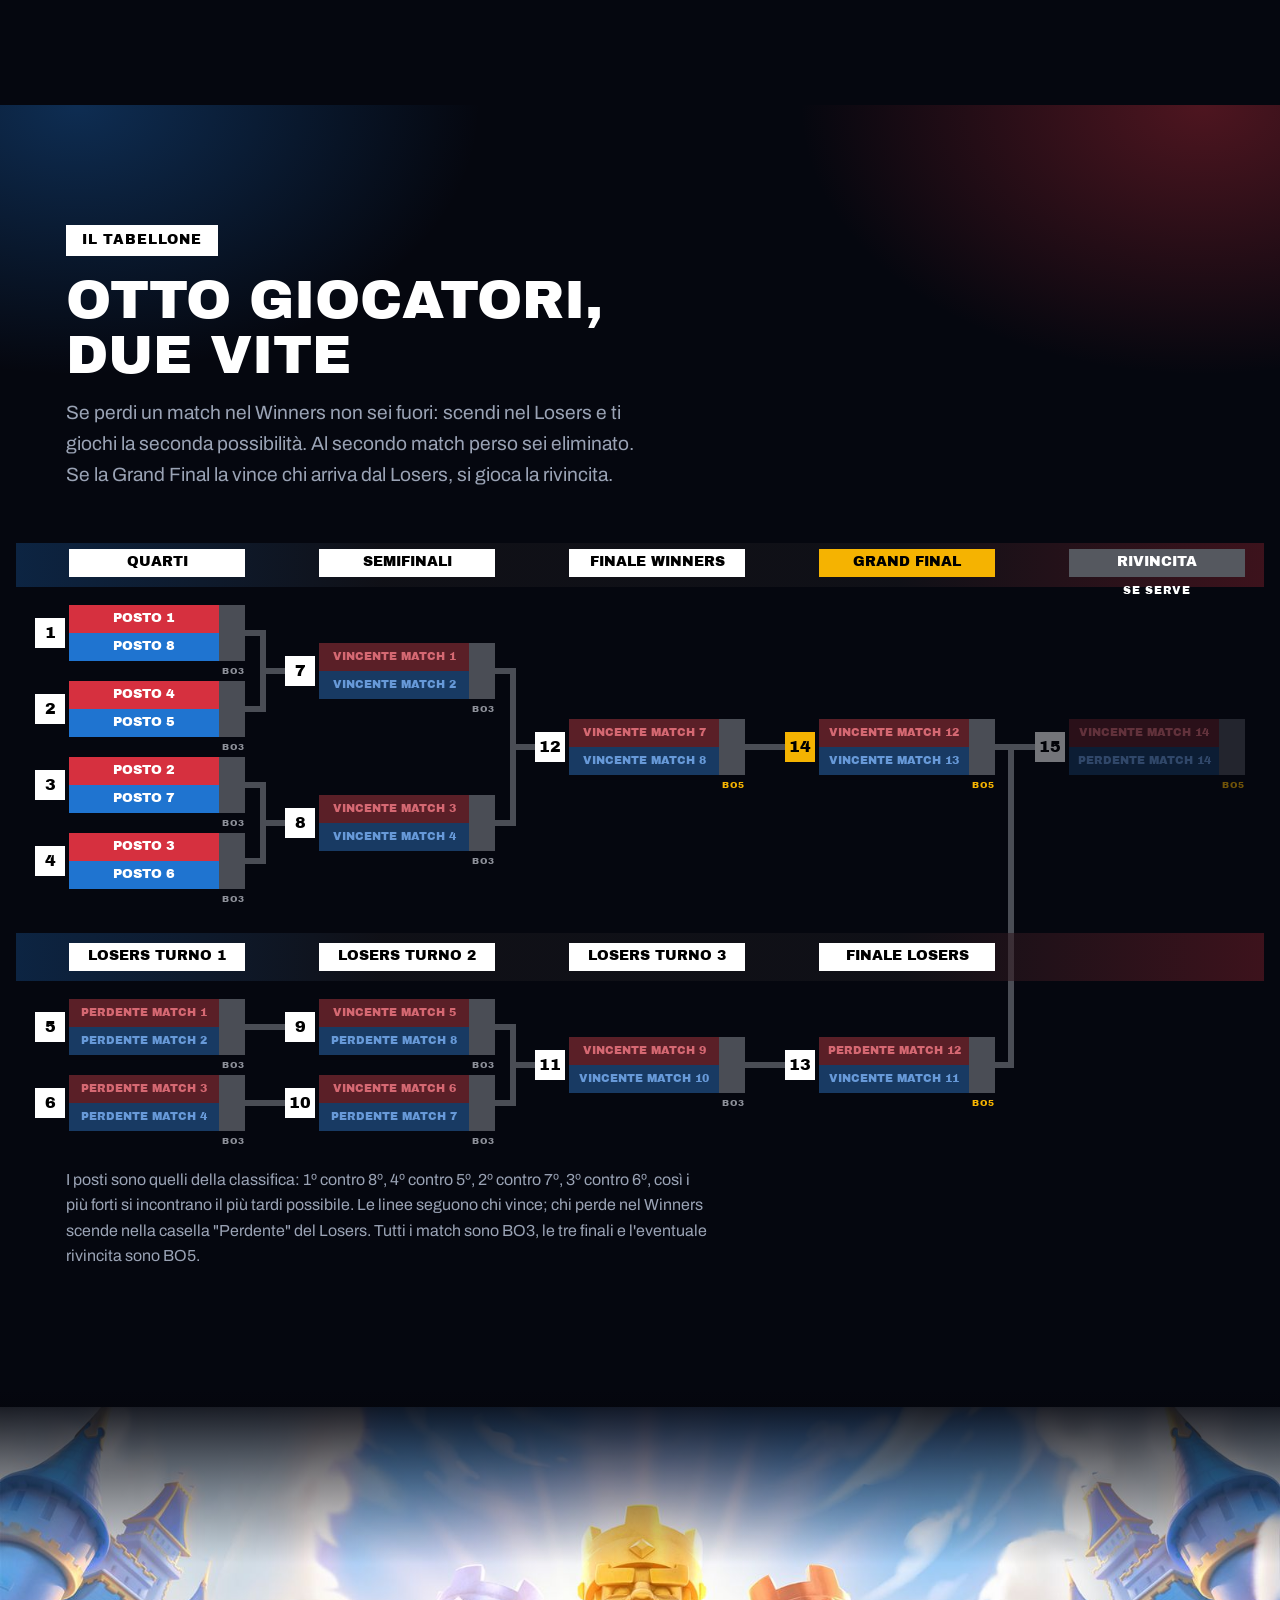
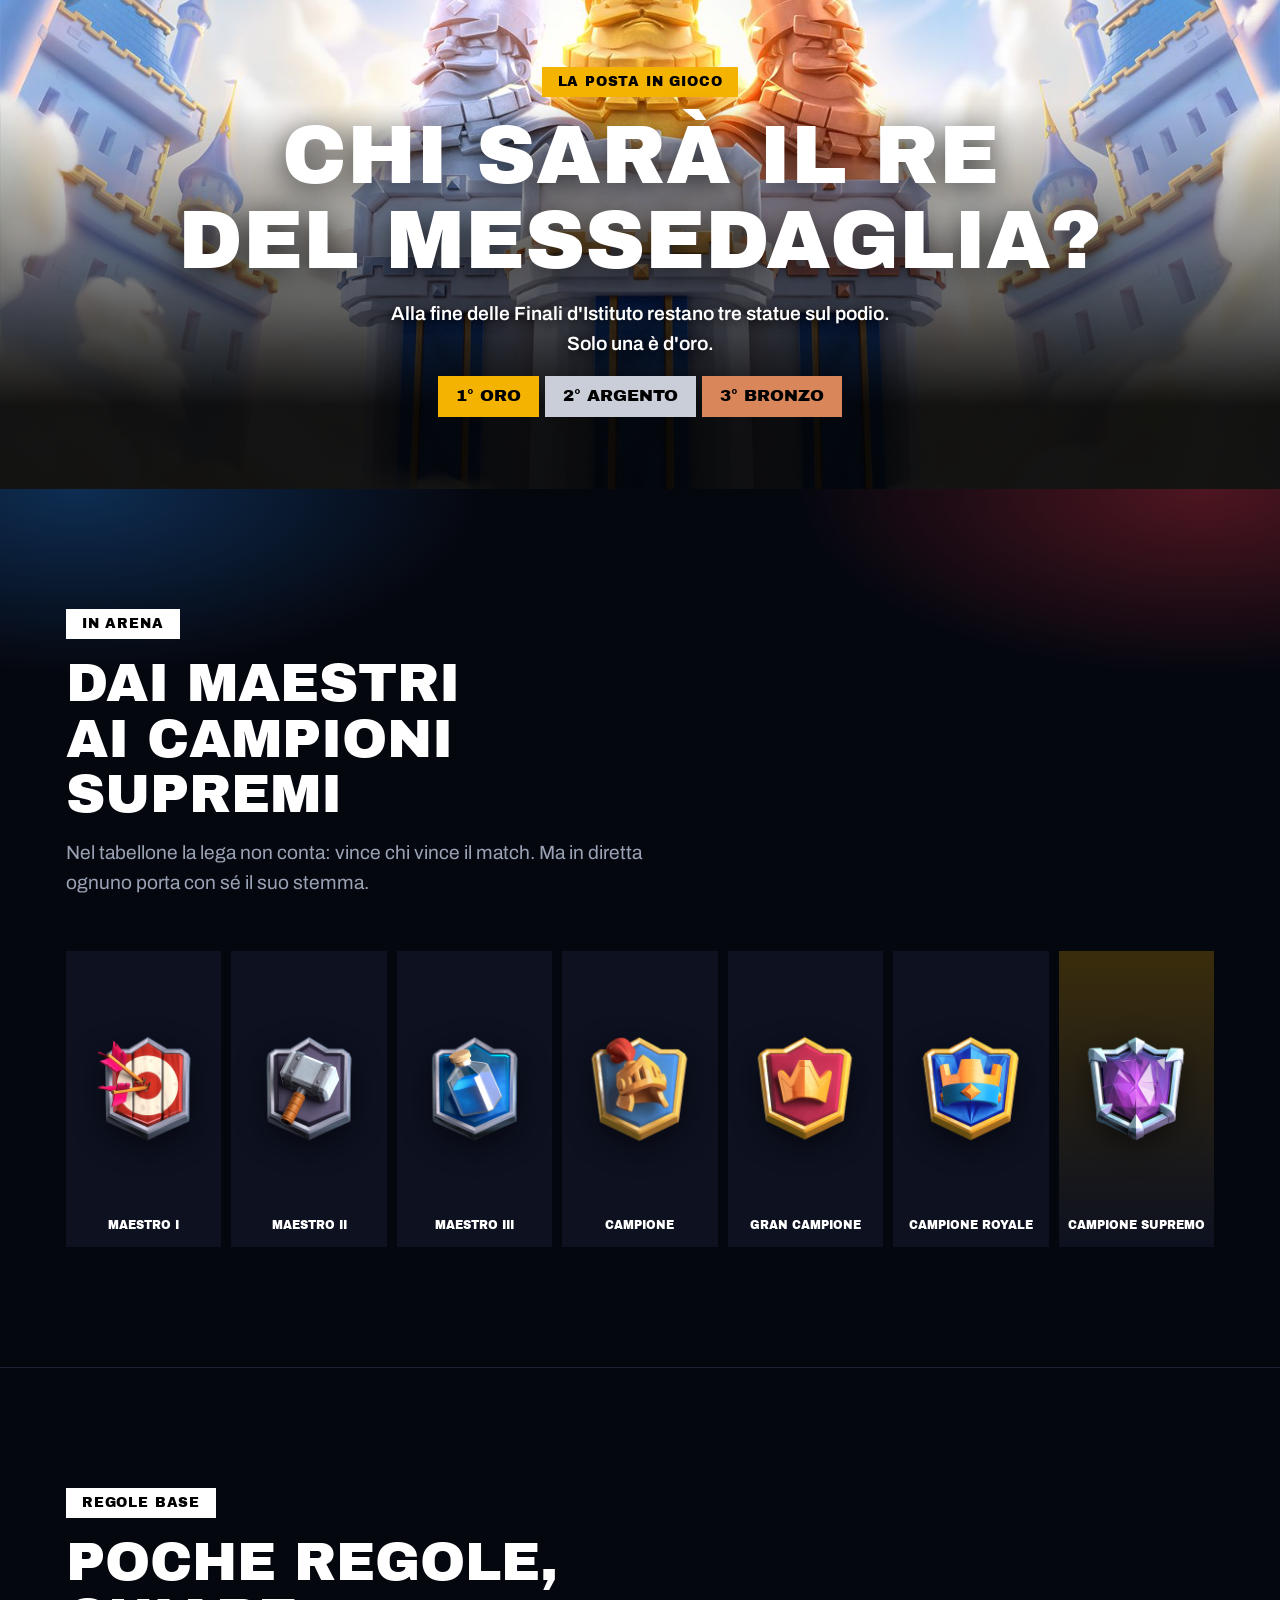
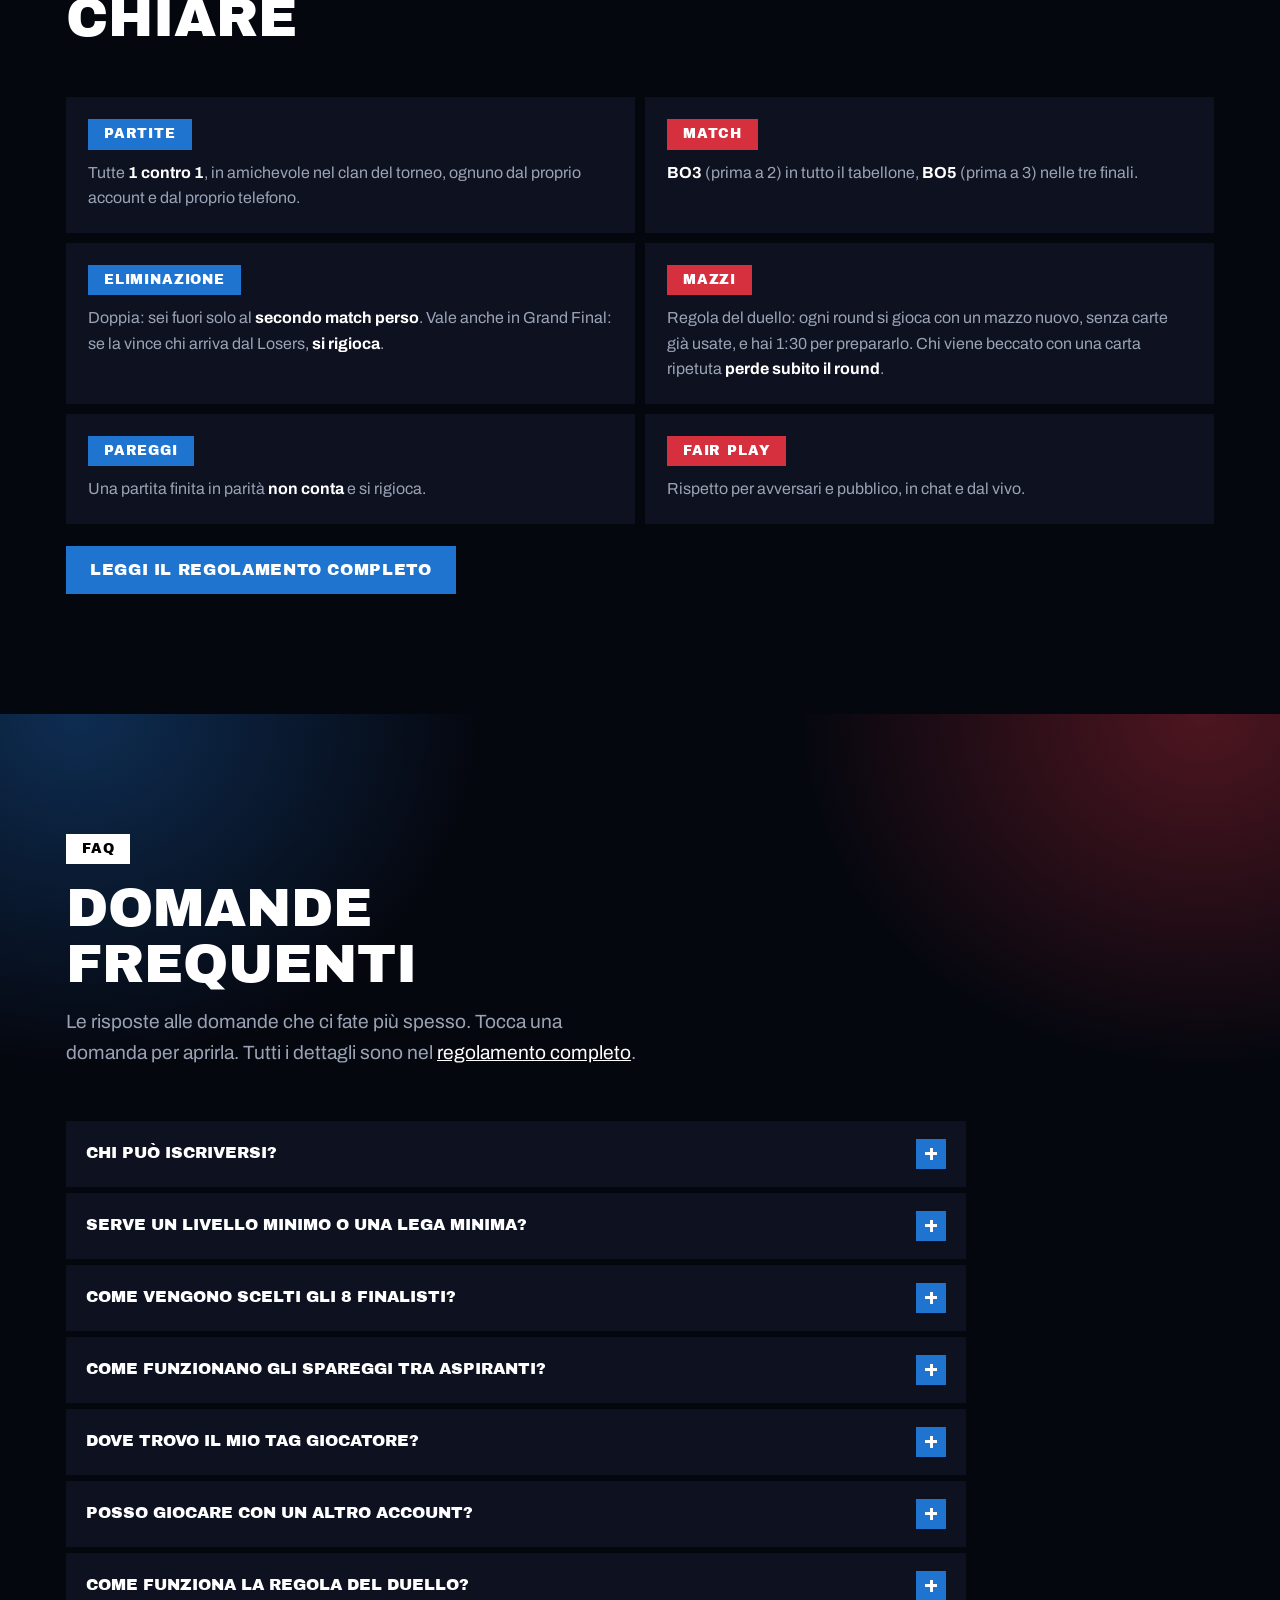
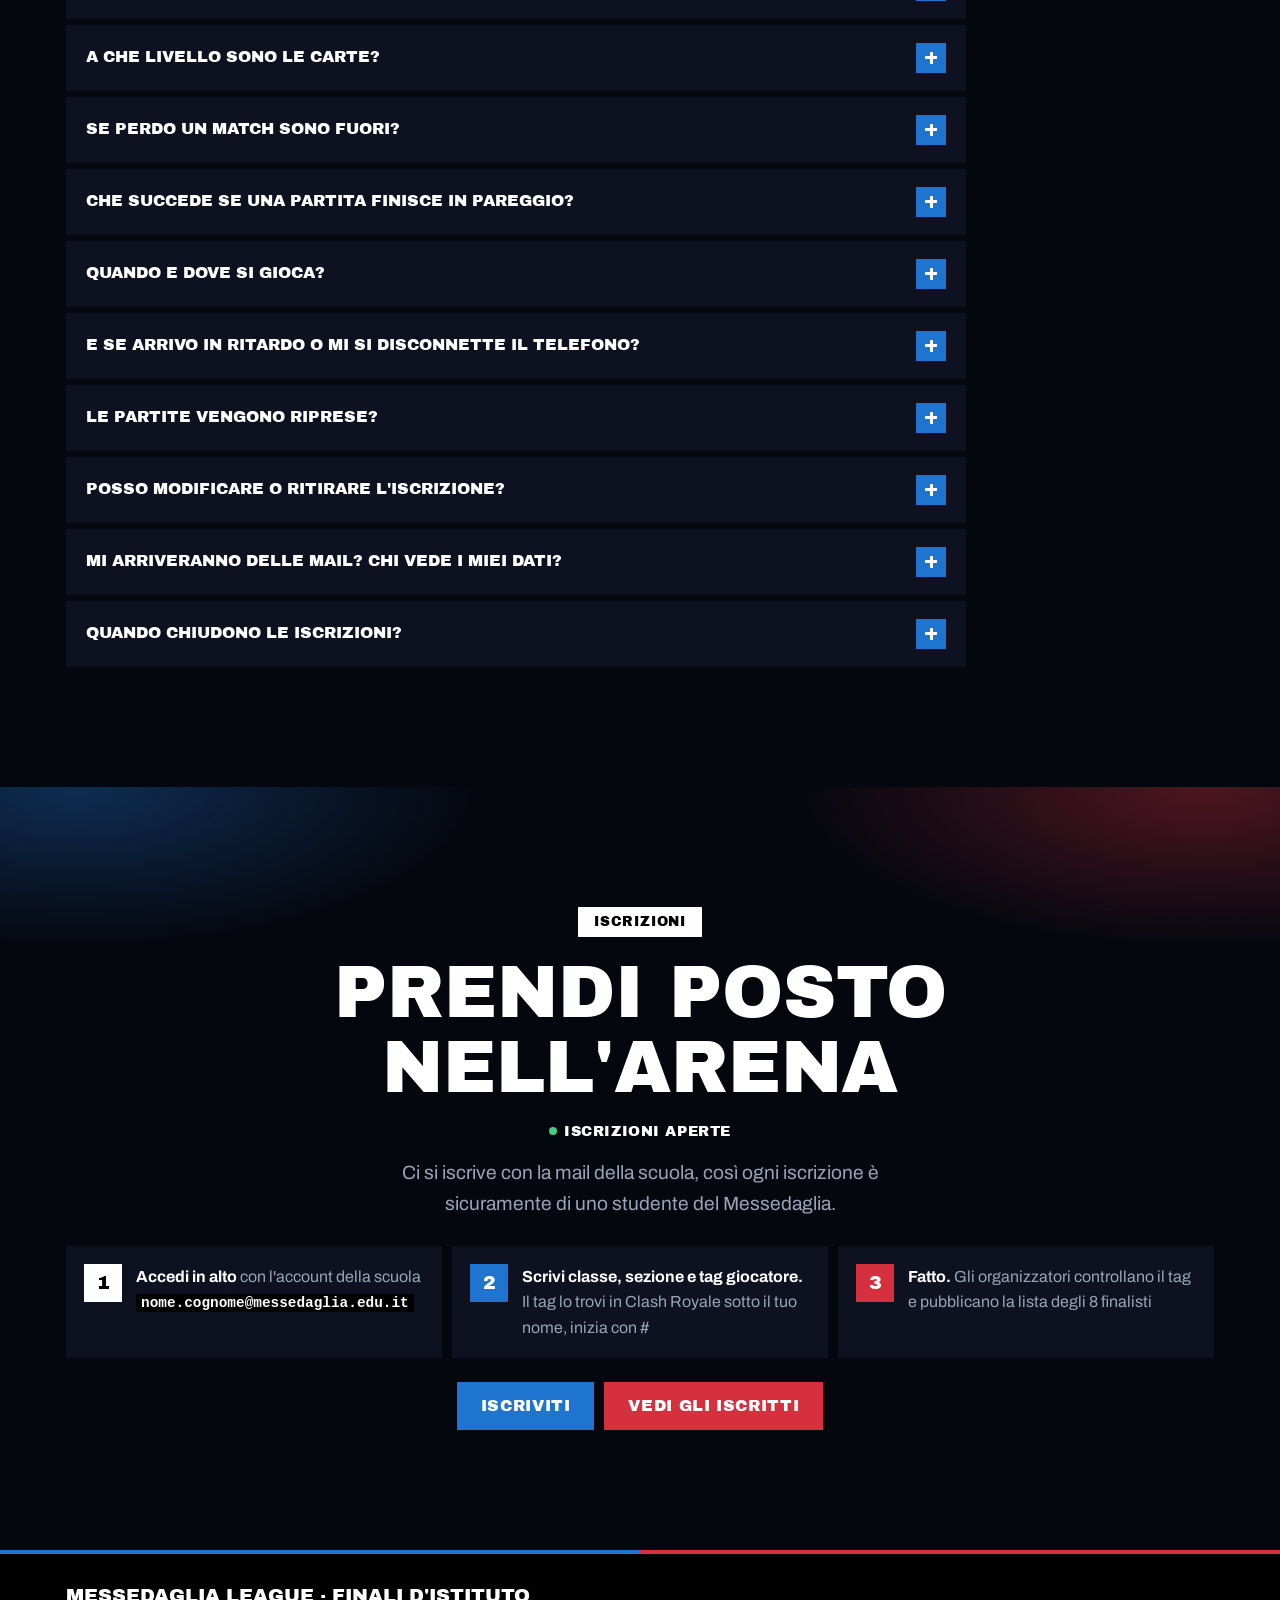
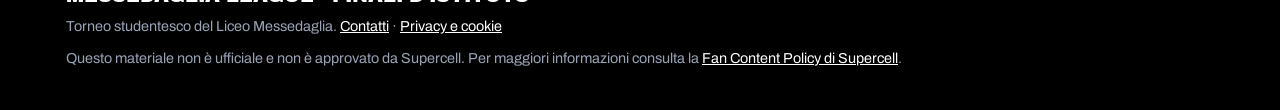
==== commit 0e202ca7: "Add files via upload" ====
--- a/index.html
+++ b/index.html
@@ -683,7 +683,7 @@
 <footer>
   <div class="wrap">
     <strong>Messedaglia League · Finali d'Istituto</strong>
-    <p>Torneo studentesco del Liceo Messedaglia. <a href="privacy.html">Privacy e cookie</a></p>
+    <p>Torneo studentesco del Liceo Messedaglia. <a href="contatti.html">Contatti</a> · <a href="privacy.html">Privacy e cookie</a></p>
     <p>Questo materiale non è ufficiale e non è approvato da Supercell. Per maggiori informazioni consulta la <a href="https://supercell.com/en/fan-content-policy/" target="_blank" rel="noopener">Fan Content Policy di Supercell</a>.</p>
   </div>
 </footer>
--- a/nav.css
+++ b/nav.css
@@ -91,7 +91,7 @@
 @keyframes ml-pulse { 50% { box-shadow: 0 0 0 5px rgba(63, 207, 127, 0.25); } }
 @media (prefers-reduced-motion: reduce) { .ml-dot.on { animation: none; } }
 
-@media (max-width: 1040px) {
+@media (max-width: 1120px) {
   .ml-brand span { display: none; }
   .ml-burger { display: block; }
   .ml-links {
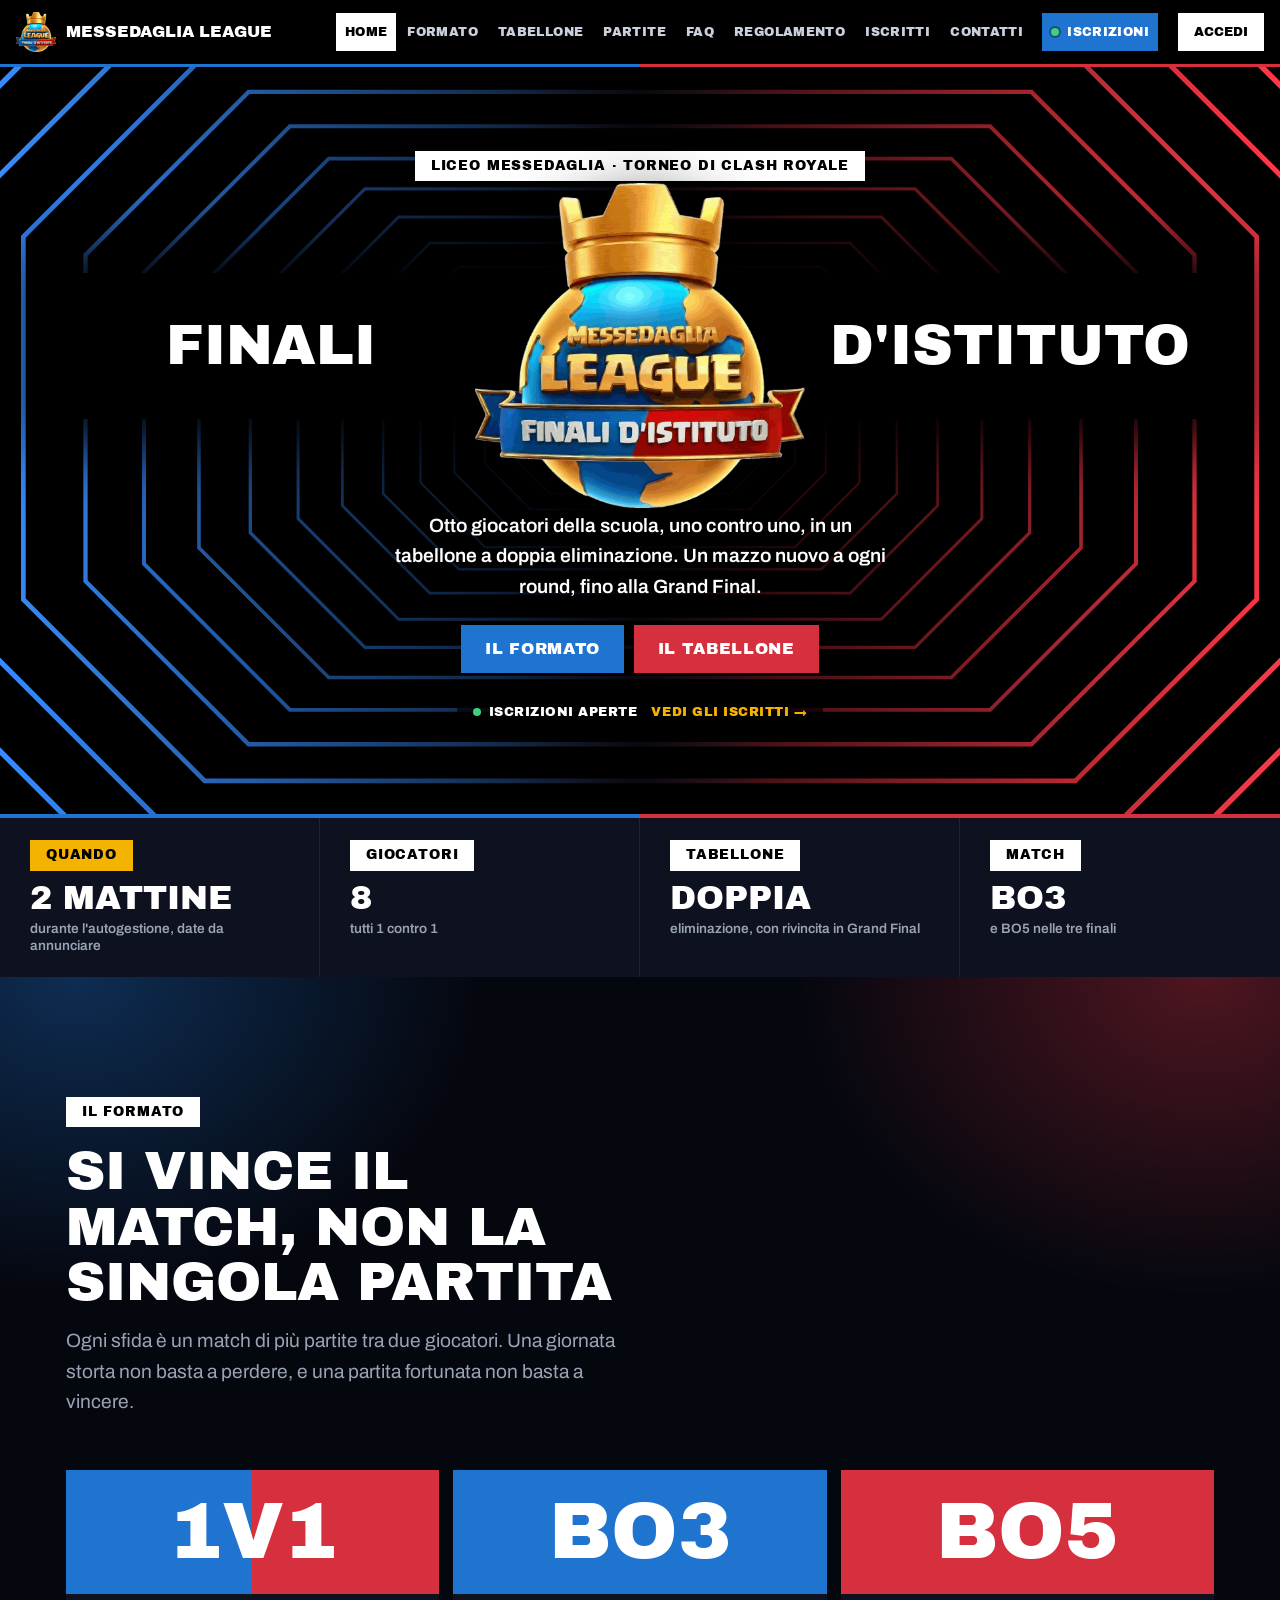
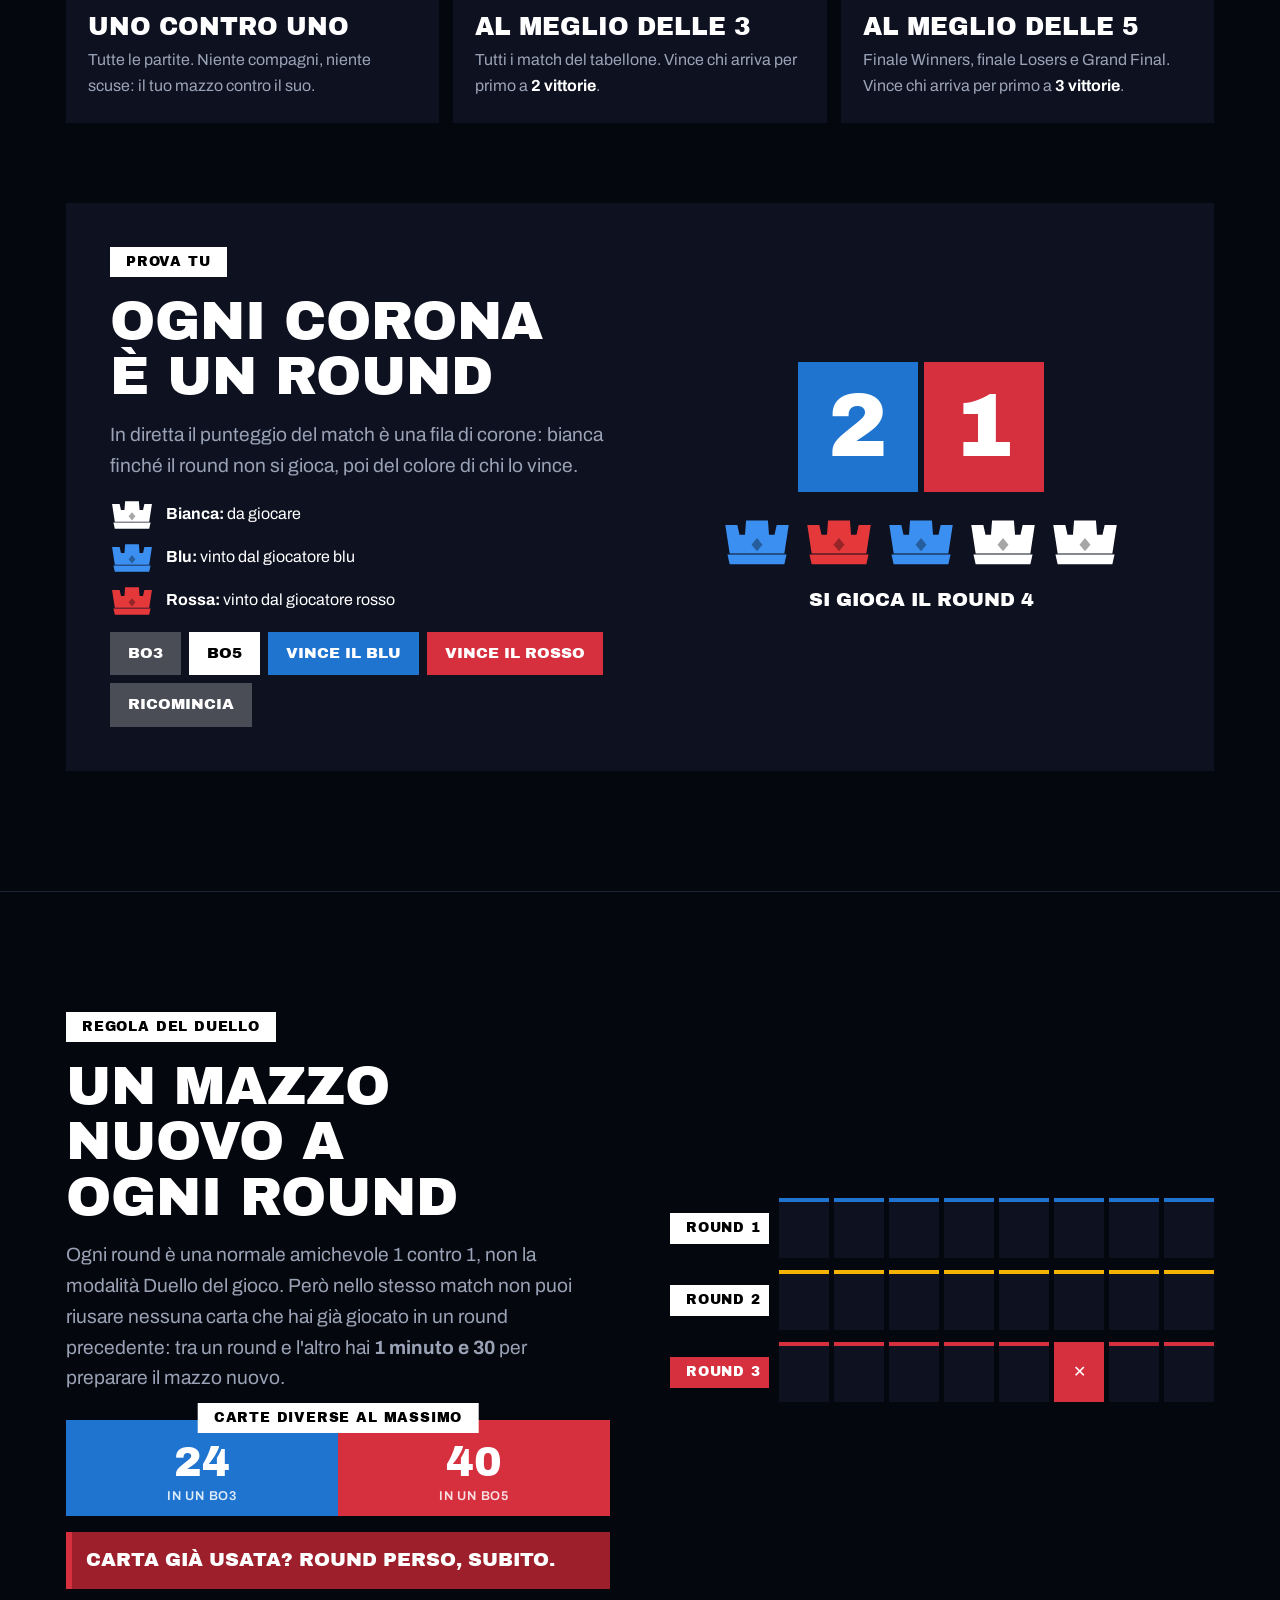
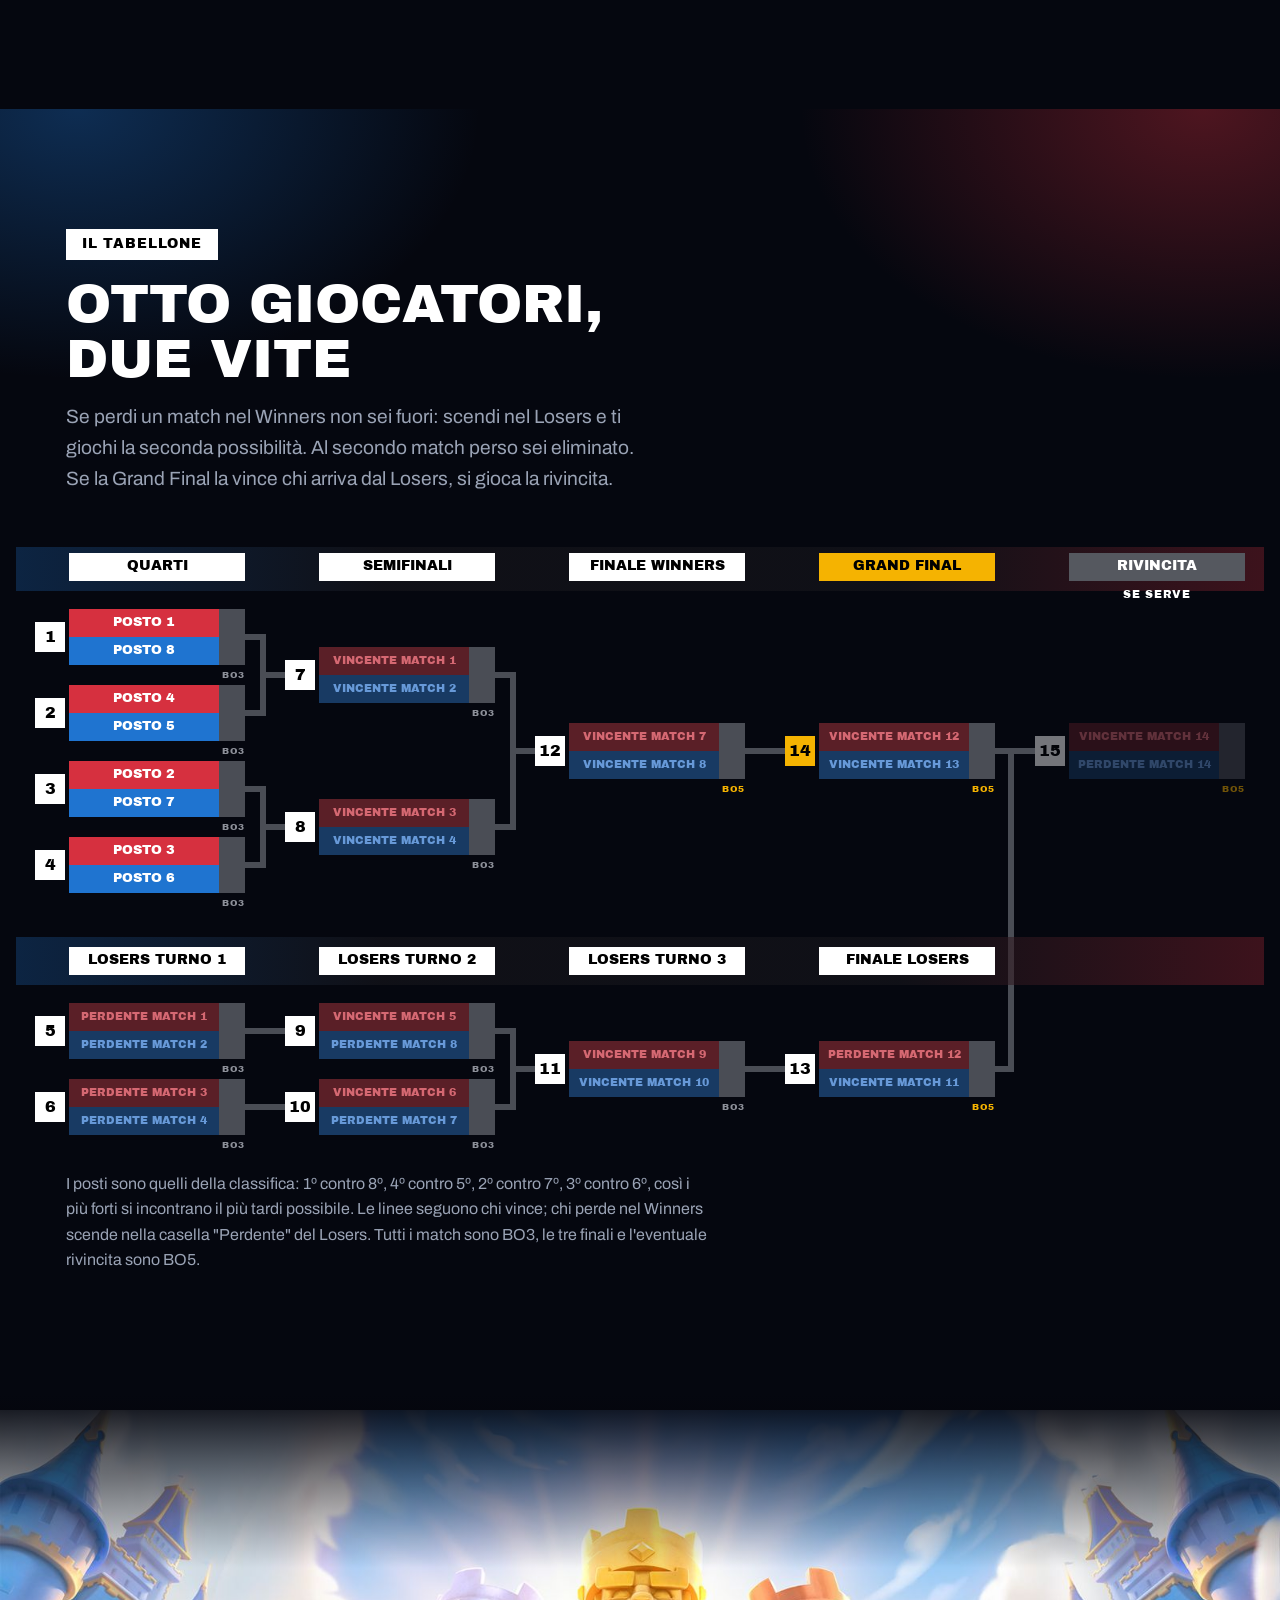
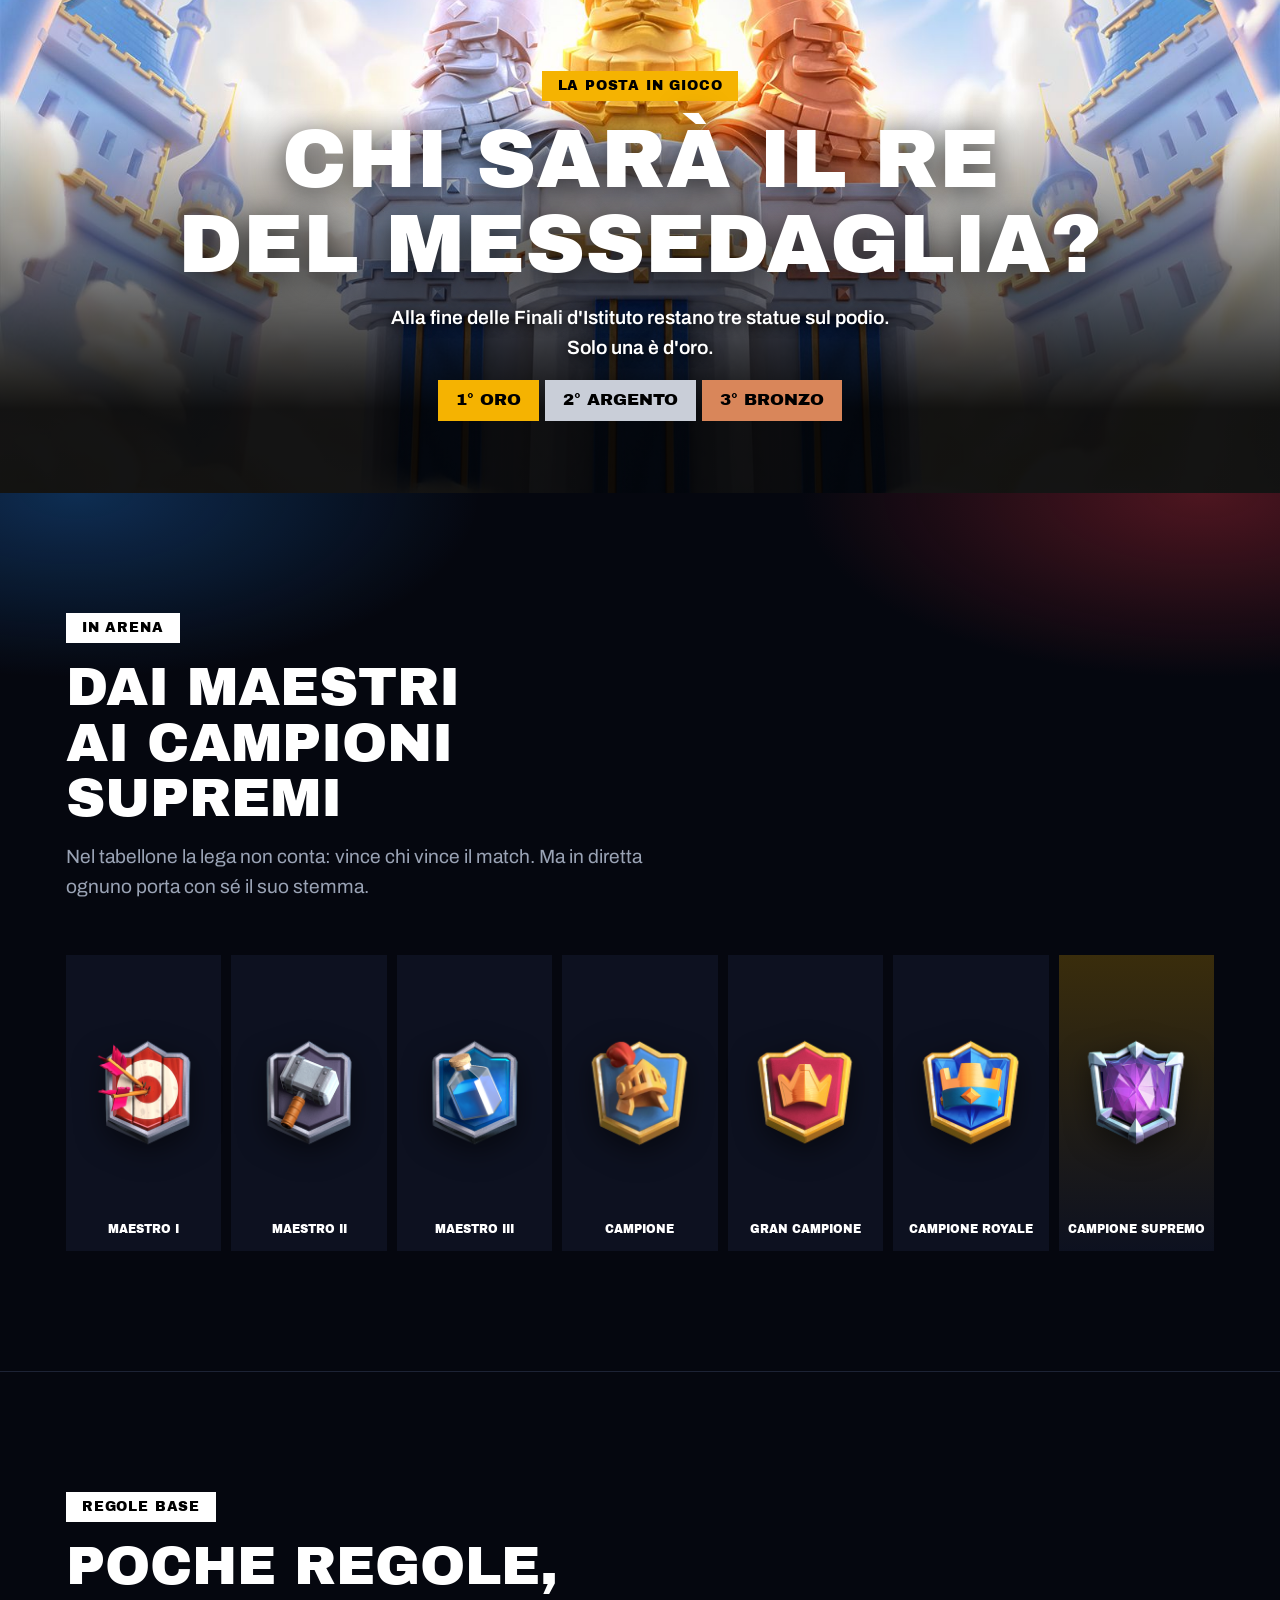
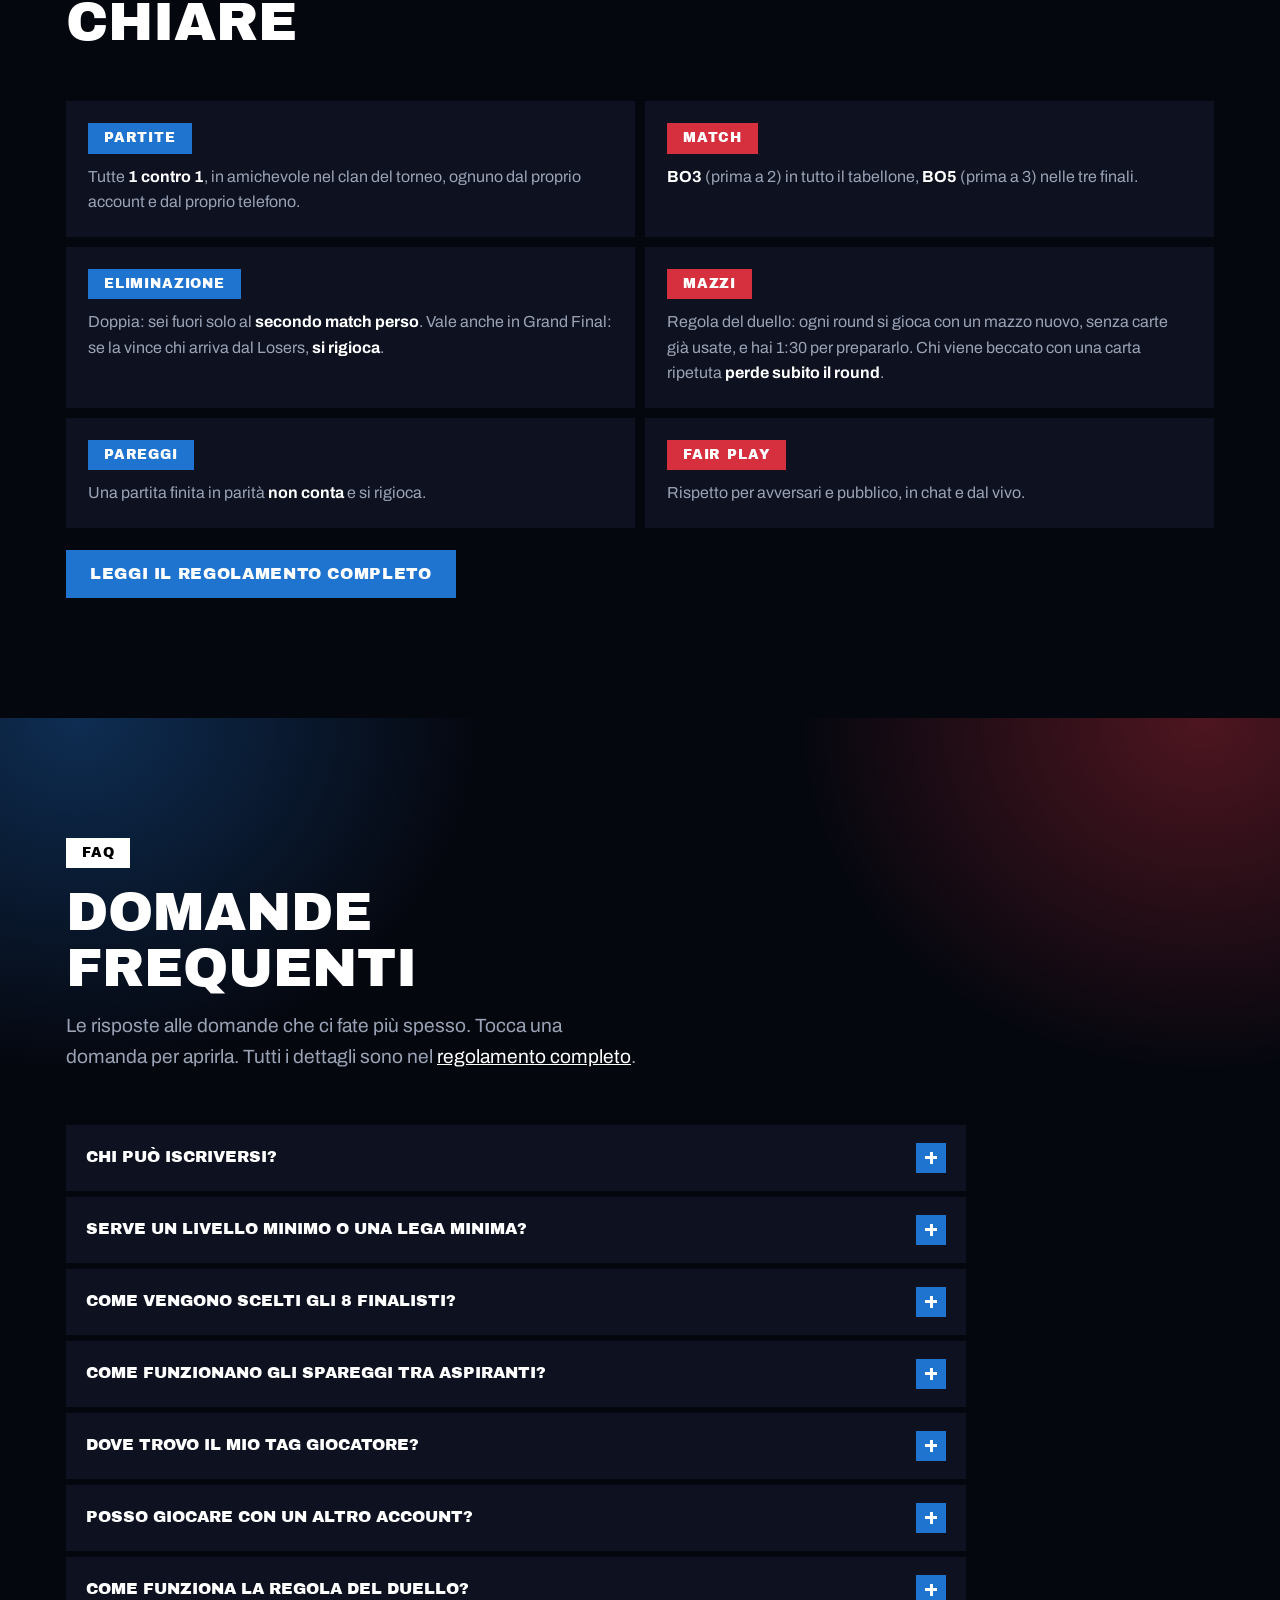
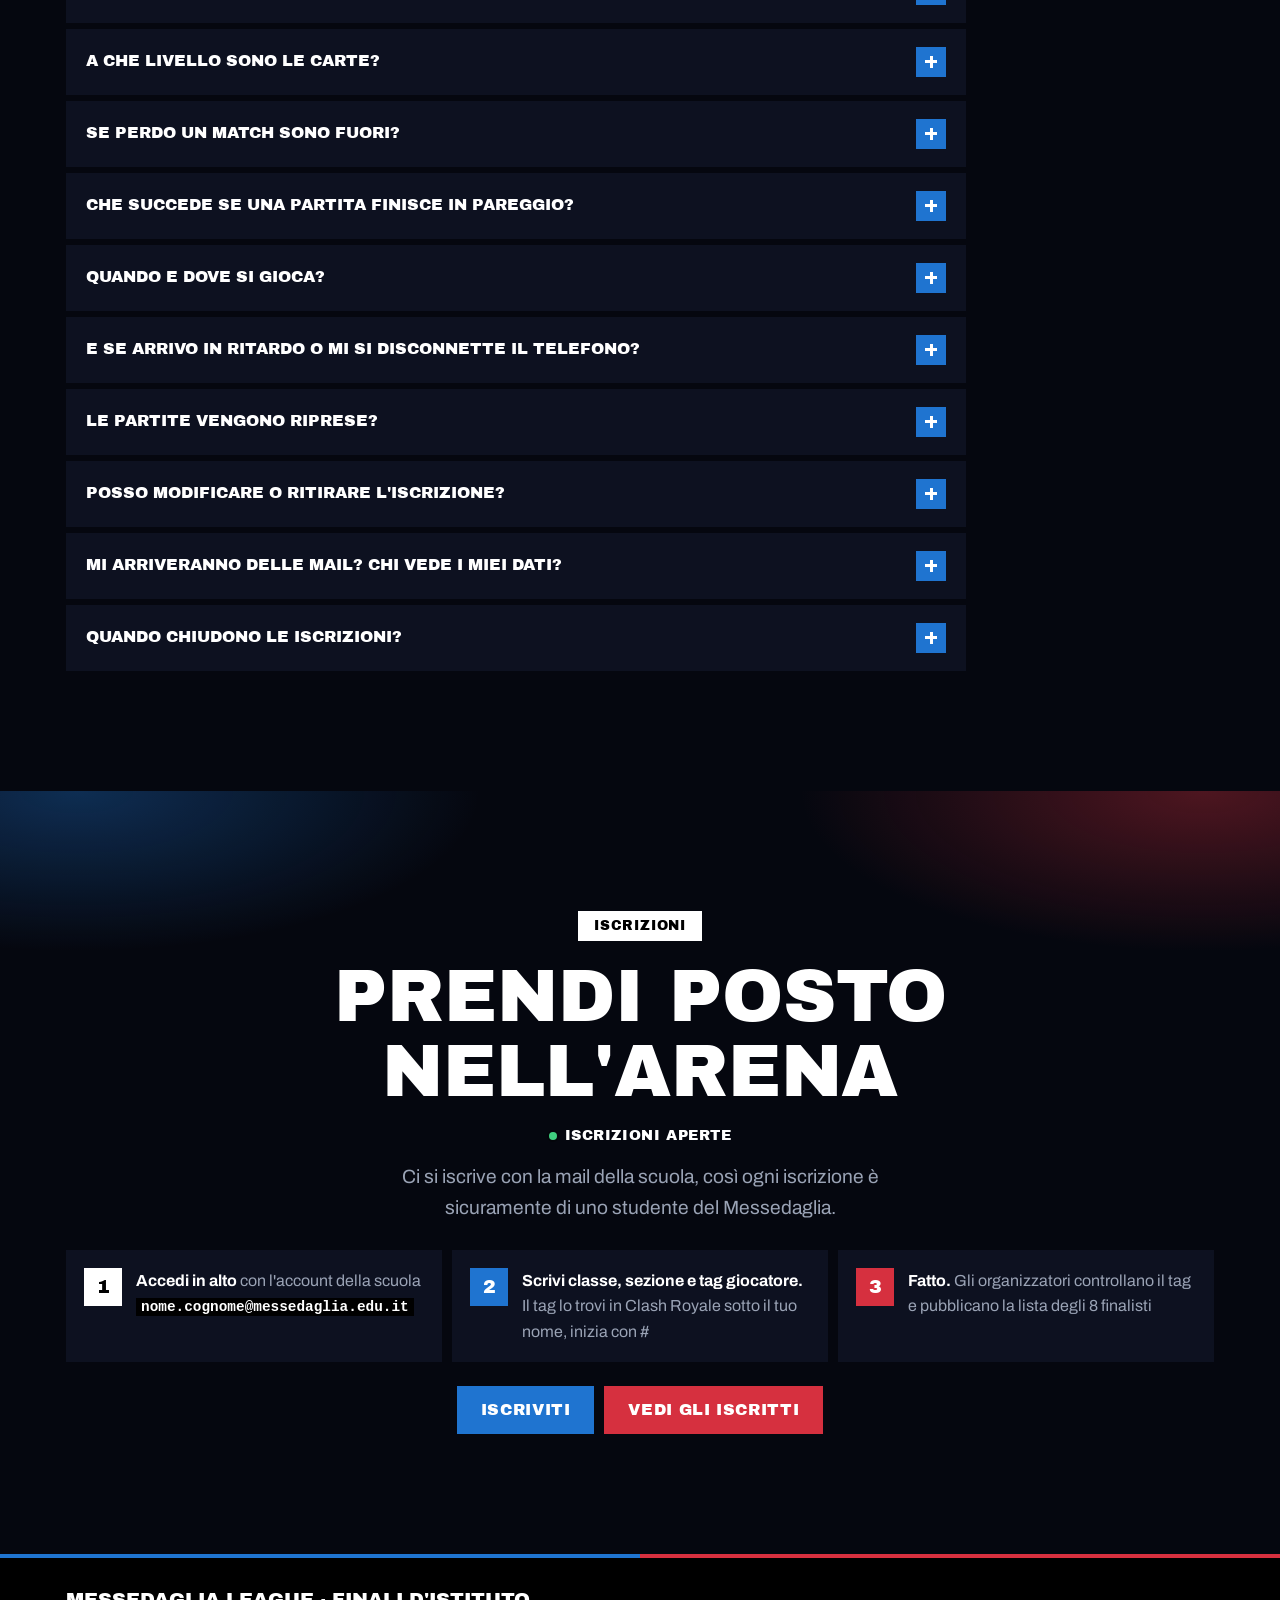
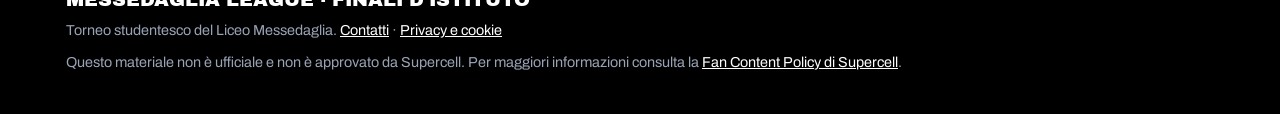
==== commit fadf5a58: "Spareggi aspiranti sorteggiati e sempre visibili - mini-tabellone con 4 posti (AS1 = 1 vs 2 -> 7º, A" ====
--- a/index.html
+++ b/index.html
@@ -607,7 +607,7 @@
         </details>
         <details class="faq-item">
           <summary>Come funzionano gli spareggi tra aspiranti?</summary>
-          <div class="faq-a"><p>I 4 iscritti successivi in classifica (dal <strong>7º al 10º</strong>) che nel modulo hanno dato disponibilità giocano due match al meglio delle 5 nei giorni prima del torneo: <strong>AS1</strong>, 7º contro 10º, e <strong>AS2</strong>, 8º contro 9º. Si giocano in amichevole nel clan del torneo, online o a scuola, e i risultati si controllano dal battlelog. I 2 vincitori entrano nel tabellone come 7º e 8º, gli sconfitti sono le prime riserve.</p></div>
+          <div class="faq-a"><p>I 4 iscritti successivi in classifica (dal <strong>7º al 10º</strong>) che nel modulo hanno dato disponibilità giocano due match al meglio delle 5 nei giorni prima del torneo, <strong>AS1</strong> e <strong>AS2</strong>, con gli accoppiamenti <strong>sorteggiati</strong> alla chiusura delle iscrizioni. Si giocano in amichevole nel clan del torneo, online o a scuola, e i risultati si controllano dal battlelog. Chi vince AS1 entra nel tabellone come 7º, chi vince AS2 come 8º; gli sconfitti sono le prime riserve.</p></div>
         </details>
         <details class="faq-item">
           <summary>Dove trovo il mio tag giocatore?</summary>
--- a/nav.css
+++ b/nav.css
@@ -14,16 +14,20 @@
   content: ""; position: fixed; inset: 0 0 auto; height: env(safe-area-inset-top, 0px); z-index: 41; background: #000;
 }
 .ml-inner {
-  max-width: 1180px; margin: 0 auto; height: 60px;
+  max-width: 1440px; margin: 0 auto; height: 64px;
   padding-left: max(16px, env(safe-area-inset-left, 0px));
   padding-right: max(16px, env(safe-area-inset-right, 0px));
-  display: flex; align-items: center; gap: 18px;
+  display: flex; align-items: center; gap: 28px;
 }
 .ml-brand { display: flex; align-items: center; gap: 10px; color: #fff; text-decoration: none; font: 400 1rem/1 "Archivo Black", "Arial Black", sans-serif; text-transform: uppercase; white-space: nowrap; }
 .ml-brand img { width: 40px; height: 40px; object-fit: contain; }
-.ml-links { display: flex; gap: 2px; list-style: none; margin: 0 0 0 auto; padding: 0; }
+.ml-links { display: flex; align-items: center; gap: 4px; list-style: none; margin: 0 0 0 auto; padding: 0; }
+.ml-links li { flex: none; }
+/* I pulsanti colorati (Iscrizioni, Dev) staccati dalle voci normali */
+.ml-links li:has(> .ml-cta) { margin-left: 14px; }
+.ml-links li:has(> .ml-dev) { margin-left: 2px; }
 .ml-links a {
-  display: block; padding: 9px 13px; color: #c9cfdb; text-decoration: none;
+  display: flex; align-items: center; height: 38px; padding: 0 14px; white-space: nowrap; color: #c9cfdb; text-decoration: none;
   font: 400 .78rem/1 "Archivo Black", "Arial Black", sans-serif; text-transform: uppercase; letter-spacing: .05em;
   transition: background .15s, color .15s;
 }
@@ -36,9 +40,10 @@
 .ml-menu a.ml-menu-dev { color: #f5b301; }
 .ml-burger { display: none; margin-left: auto; background: none; border: 0; color: #fff; font-size: 1.5rem; cursor: pointer; padding: 6px 8px; }
 
-.ml-account { position: relative; flex: none; }
+.ml-account { position: relative; flex: none; margin-left: 4px; }
 .ml-btn {
-  border: 0; cursor: pointer; padding: 10px 16px; background: #fff; color: #000;
+  display: inline-flex; align-items: center; height: 38px; text-decoration: none; white-space: nowrap;
+  border: 0; cursor: pointer; padding: 0 16px; background: #fff; color: #000;
   font: 400 .8rem/1 "Archivo Black", "Arial Black", sans-serif; text-transform: uppercase;
 }
 .ml-btn:hover { background: #f5b301; }
@@ -86,12 +91,12 @@
 #ml-toast.show { transform: translate(-50%, 0); }
 
 /* Pallino dello stato iscrizioni: verde che pulsa = aperte, rosso = chiuse */
-.ml-dot { display: inline-block; width: 8px; height: 8px; margin-right: 7px; border-radius: 50%; vertical-align: 1px; background: #ff5a68; box-shadow: 0 0 0 2px rgba(0, 0, 0, 0.35); }
+.ml-dot { flex: none; display: inline-block; width: 8px; height: 8px; margin-right: 8px; border-radius: 50%; background: #ff5a68; box-shadow: 0 0 0 2px rgba(0, 0, 0, 0.35); }
 .ml-dot.on { background: #3fcf7f; animation: ml-pulse 1.8s ease-in-out infinite; }
 @keyframes ml-pulse { 50% { box-shadow: 0 0 0 5px rgba(63, 207, 127, 0.25); } }
 @media (prefers-reduced-motion: reduce) { .ml-dot.on { animation: none; } }
 
-@media (max-width: 1120px) {
+@media (max-width: 1240px) {
   .ml-brand span { display: none; }
   .ml-burger { display: block; }
   .ml-links {
@@ -100,5 +105,14 @@
     padding: 6px max(16px, env(safe-area-inset-left, 0px)) 10px max(16px, env(safe-area-inset-right, 0px));
   }
   #topbar.open .ml-links { display: flex; }
-  .ml-links a { padding: 14px 12px; font-size: .9rem; }
+  .ml-links a { height: auto; padding: 14px 12px; font-size: .9rem; }
+  .ml-links li:has(> .ml-cta), .ml-links li:has(> .ml-dev) { margin: 4px 0 0; }
 }
+
+/* Schermi medi: voci più strette prima di passare al menu a tendina */
+@media (max-width: 1440px) and (min-width: 1241px) {
+  .ml-inner { gap: 16px; }
+  .ml-links { gap: 2px; }
+  .ml-links a { padding: 0 9px; letter-spacing: .03em; }
+  .ml-links li:has(> .ml-cta) { margin-left: 8px; }
+}
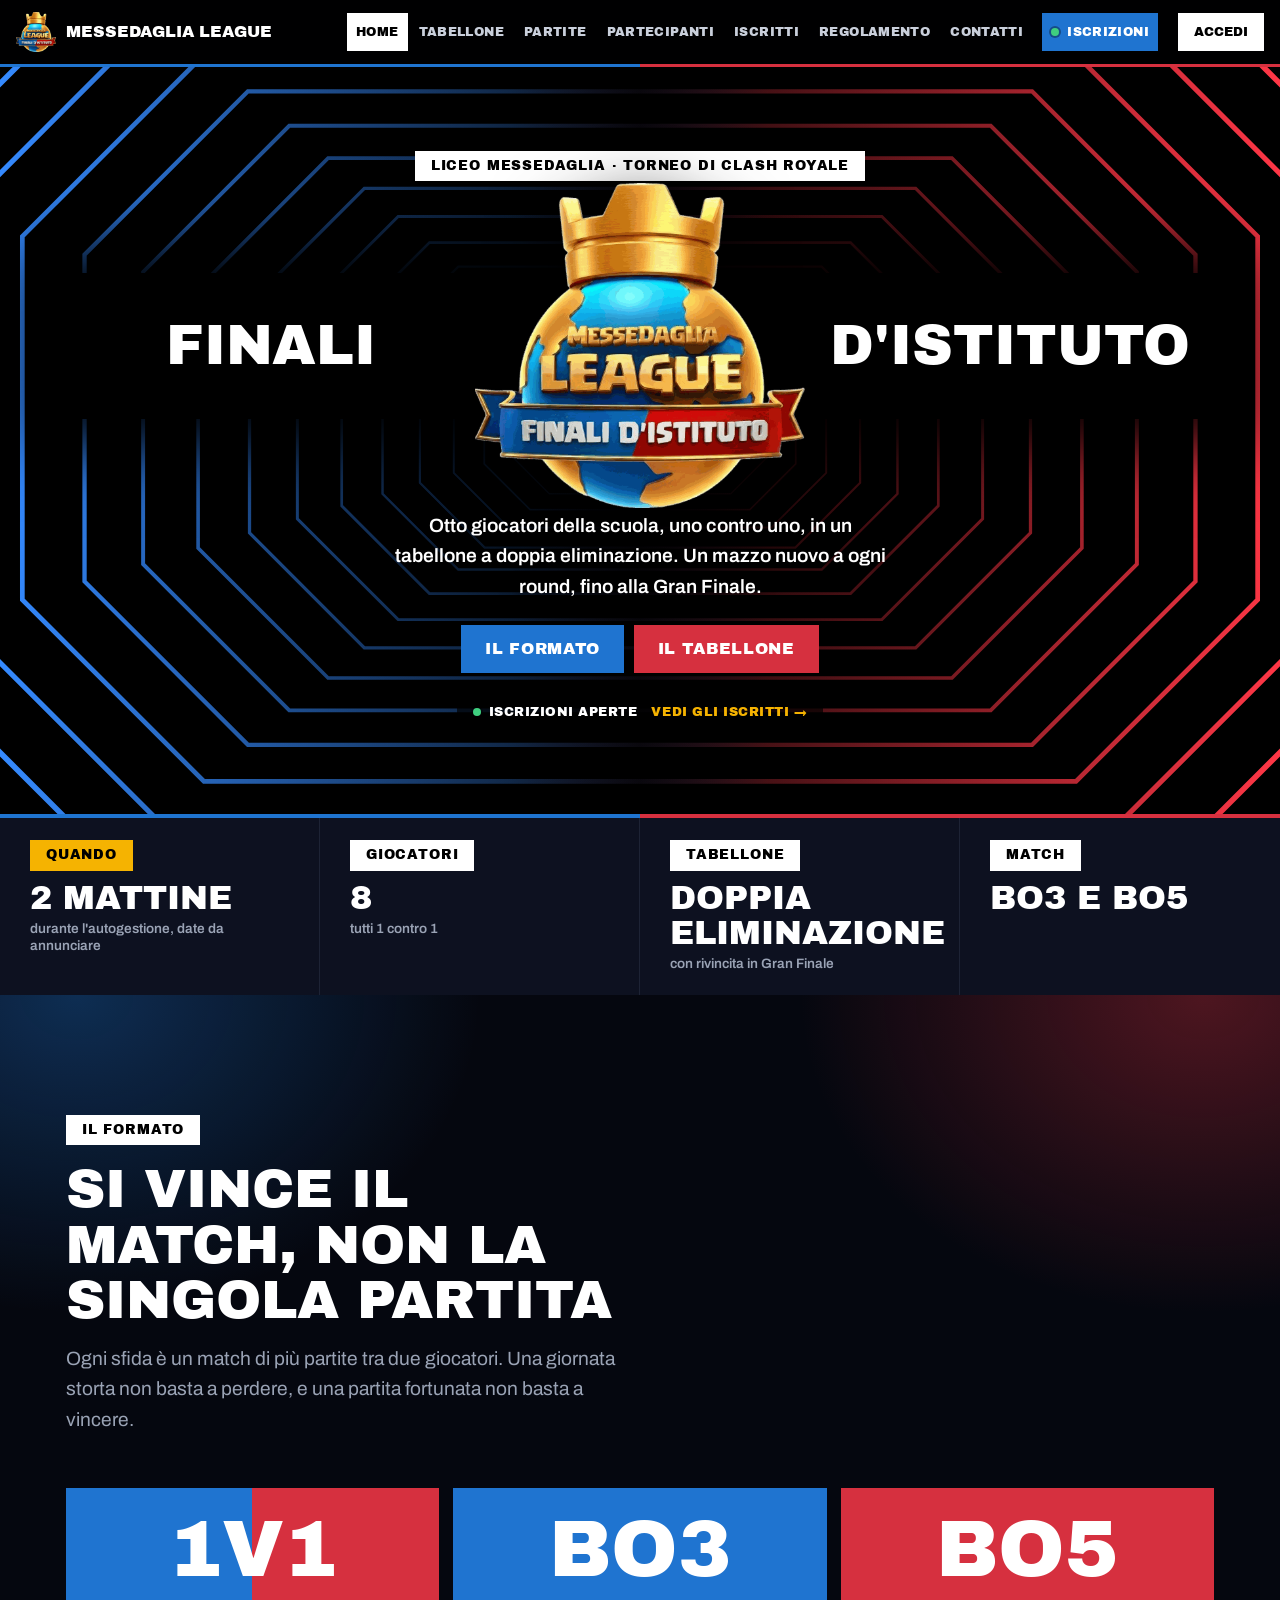
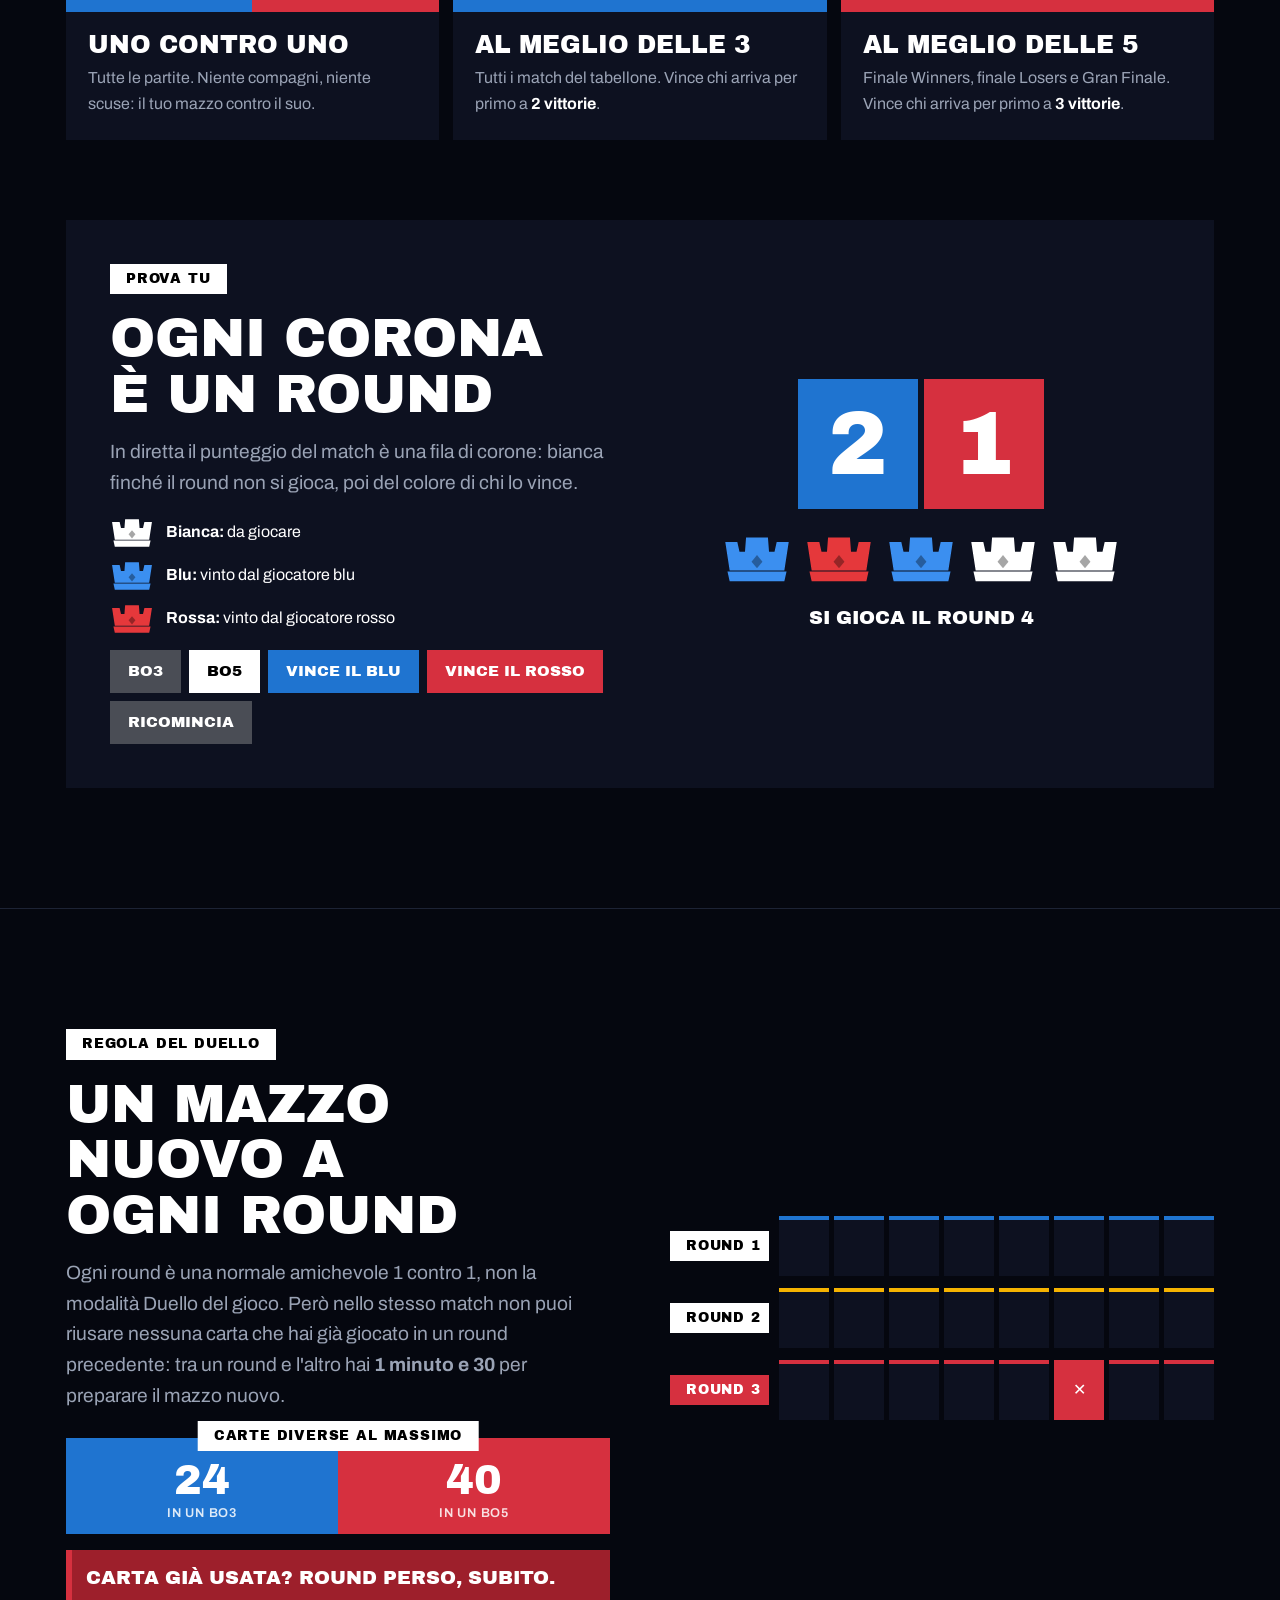
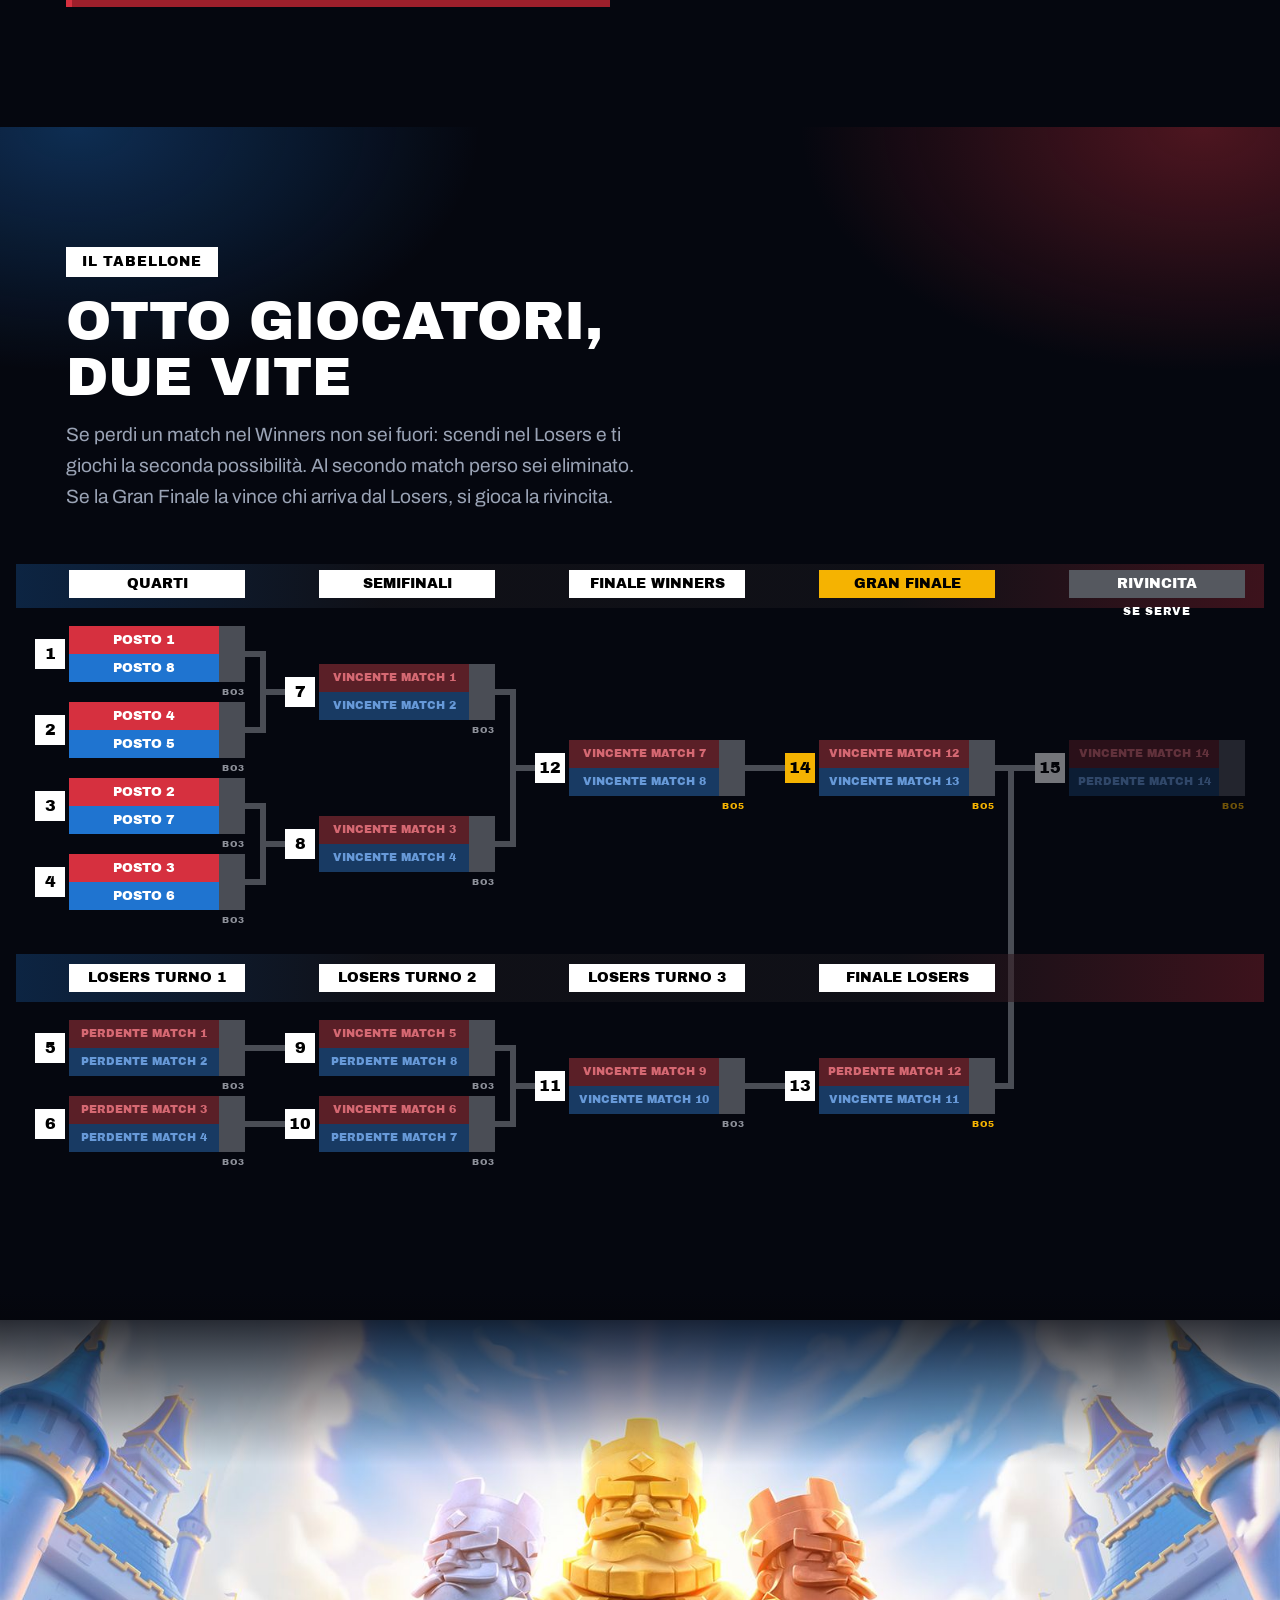
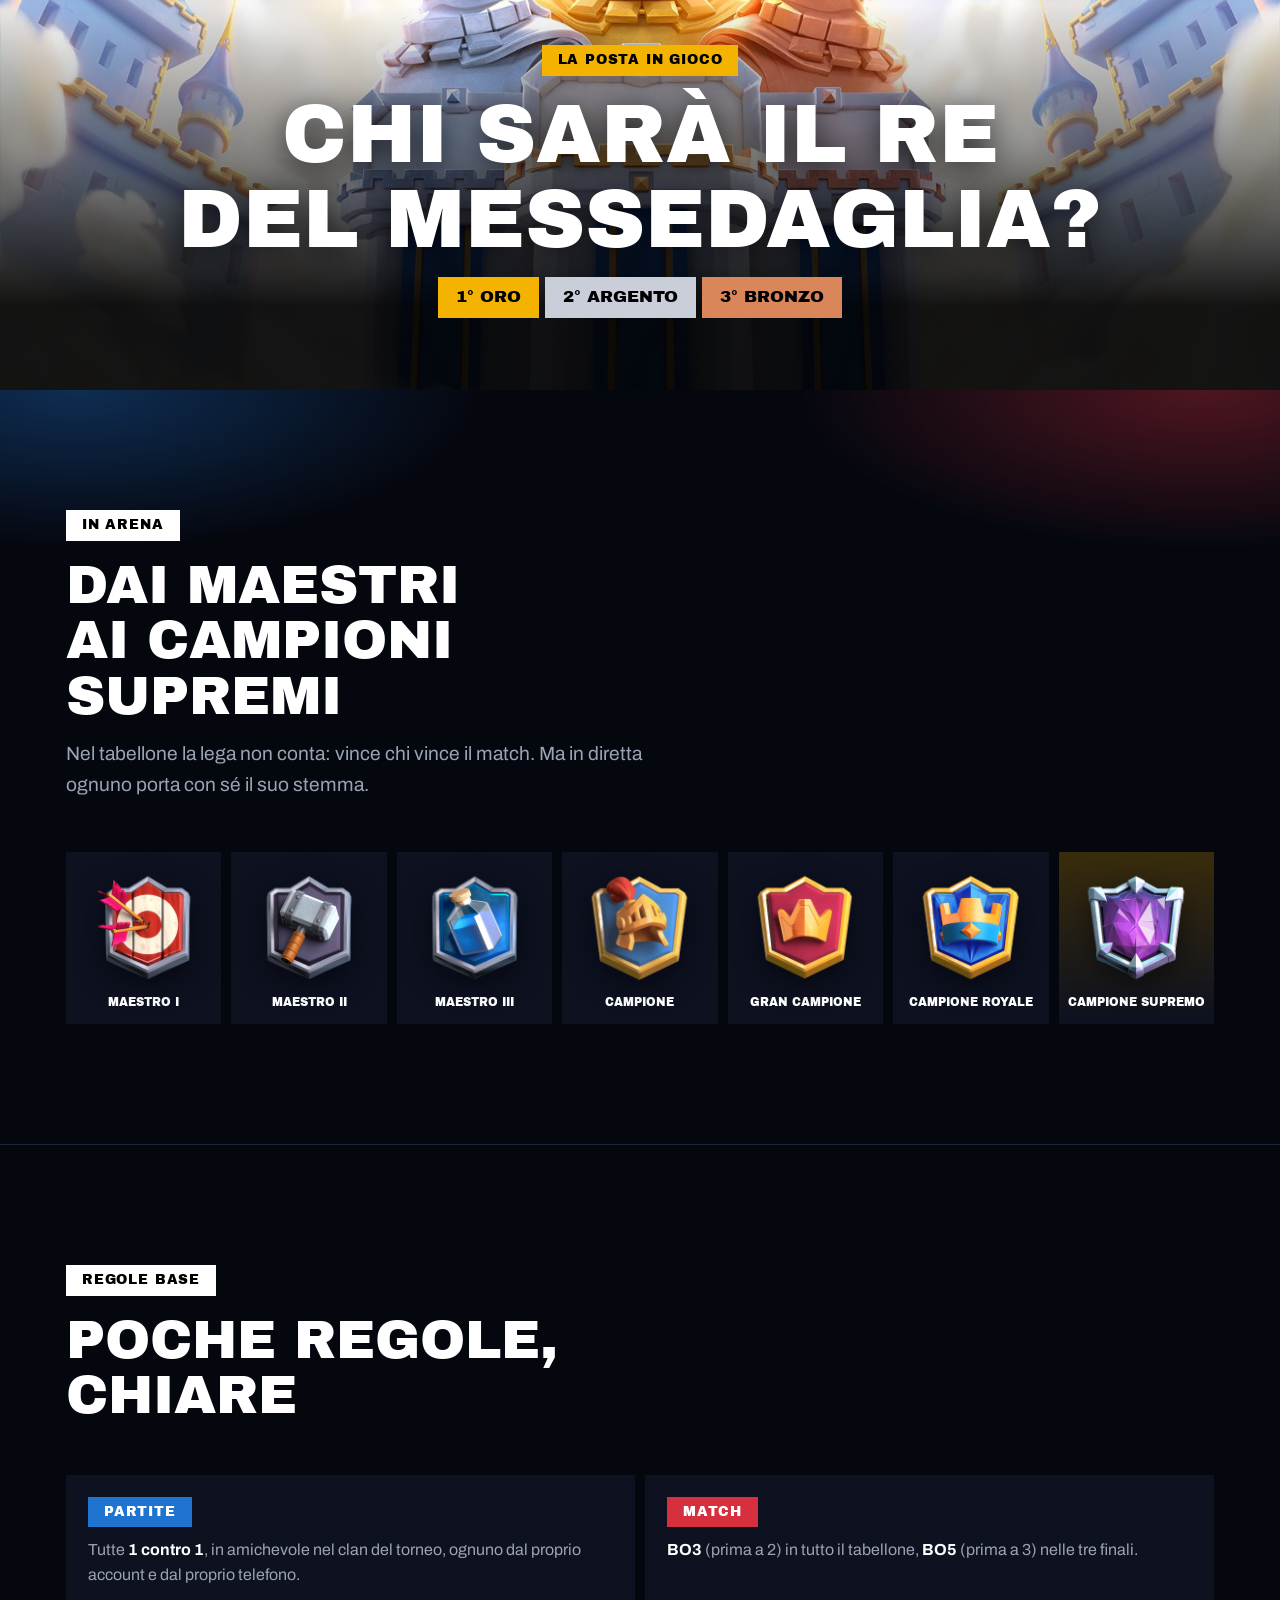
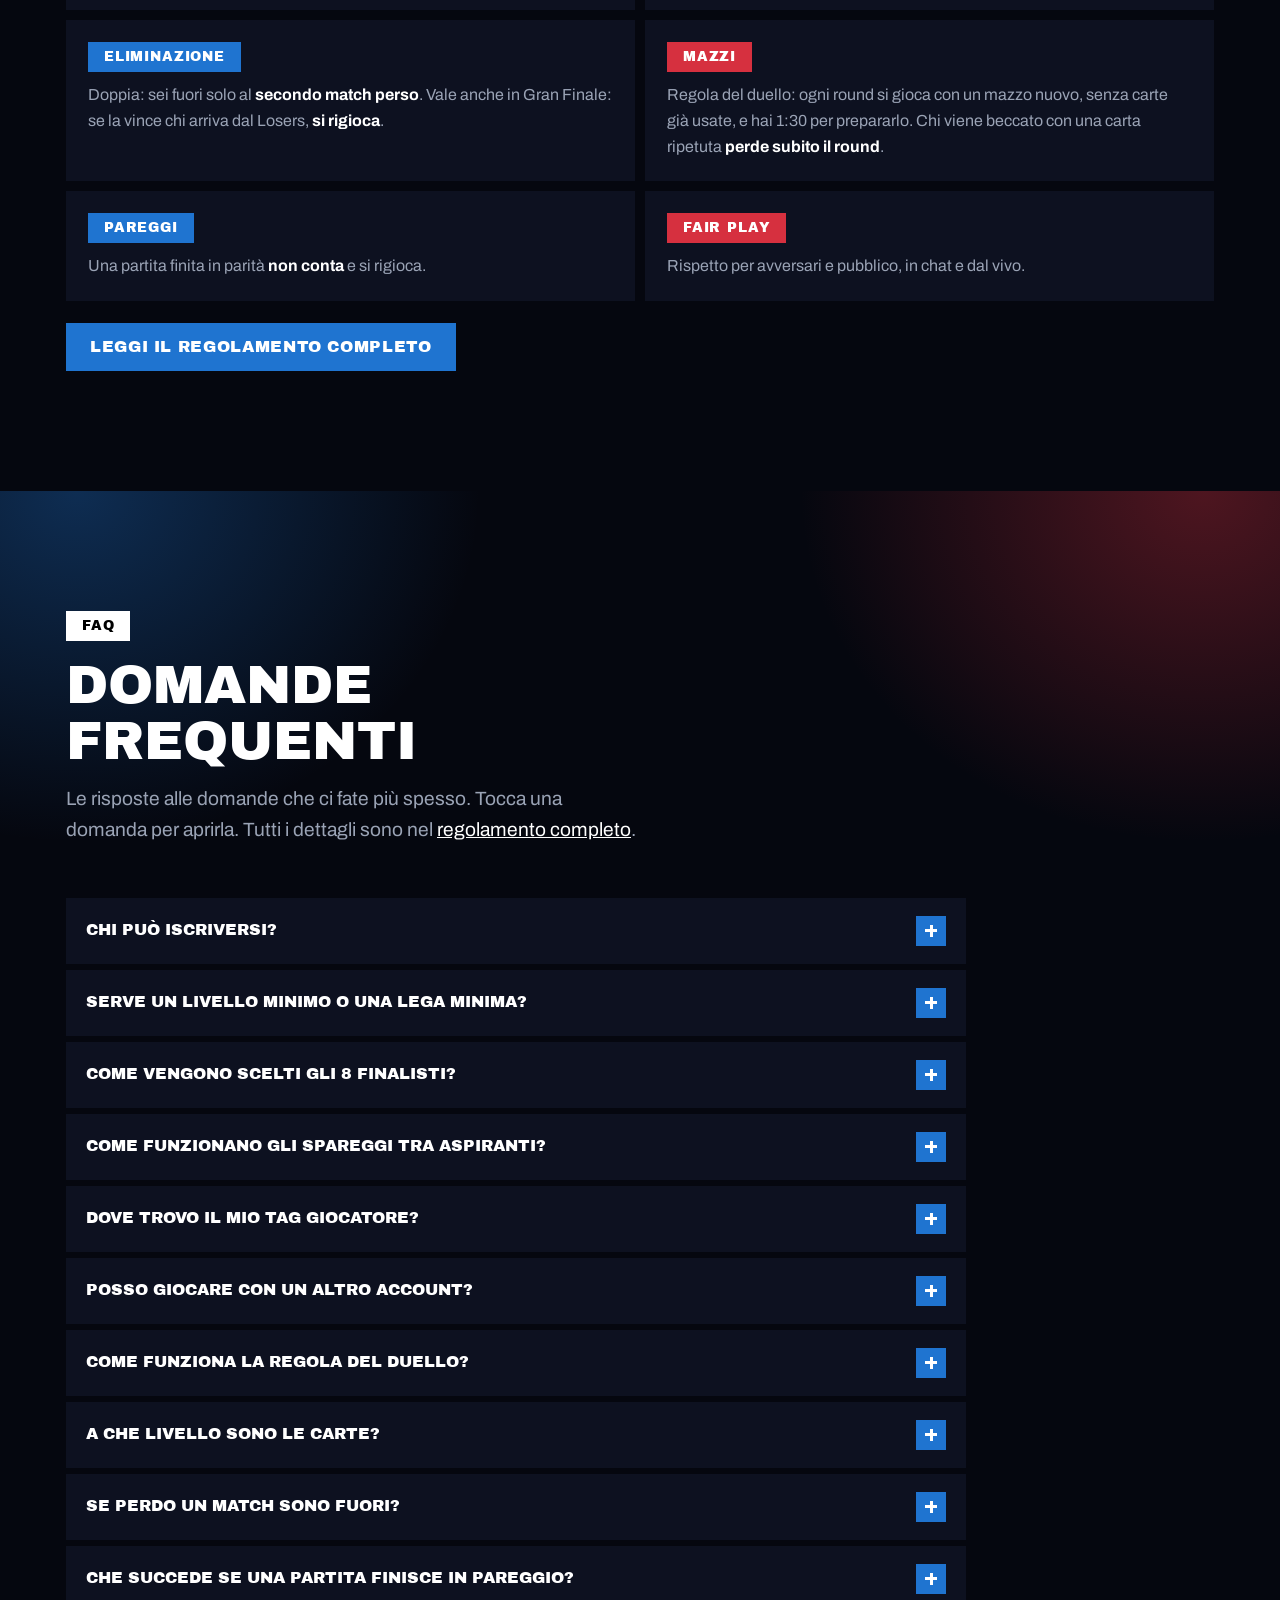
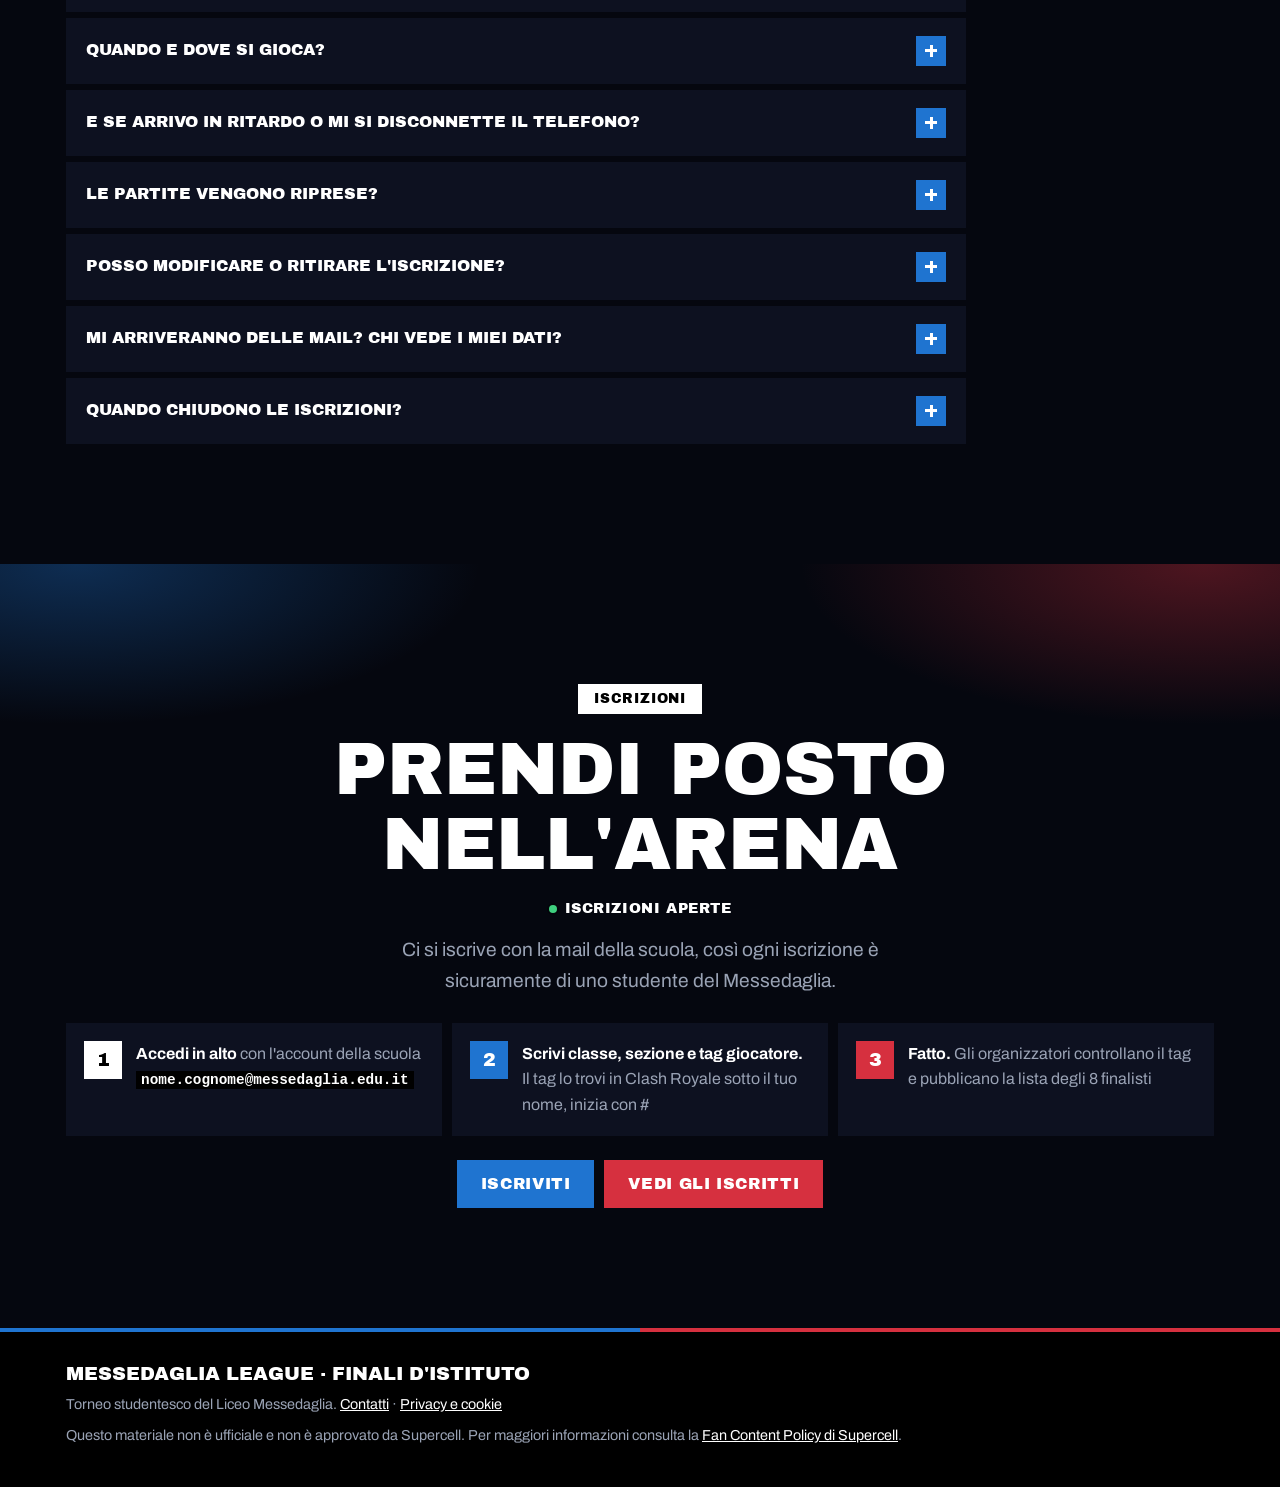
==== commit cc74f35c: "Home: Doppia eliminazione, BO3 e BO5, Gran Finale, leghe su telefono Riquadri in alto riscritti, tol" ====
--- a/index.html
+++ b/index.html
@@ -246,7 +246,7 @@
 /* ---------------- Leghe ---------------- */
 .leagues { display: grid; grid-template-columns: repeat(7, minmax(0, 1fr)); gap: 10px; list-style: none; margin: 0; padding: 0; }
 .leagues li { display: grid; justify-items: center; gap: 10px; padding: 18px 8px 14px; background: var(--panel); min-width: 0; }
-.leagues img { width: 100%; max-width: 116px; aspect-ratio: 1; object-fit: contain; filter: drop-shadow(0 8px 14px rgba(0, 0, 0, 0.5)); transition: transform 0.2s var(--ease); }
+.leagues img { width: 100%; height: auto; max-width: 116px; aspect-ratio: 1; object-fit: contain; filter: drop-shadow(0 8px 14px rgba(0, 0, 0, 0.5)); transition: transform 0.2s var(--ease); }
 .leagues li:hover img { transform: translateY(-6px) scale(1.05); }
 .leagues span { font: 400 0.72rem/1.2 var(--display); text-transform: uppercase; text-align: center; }
 .leagues li:last-child { background: linear-gradient(180deg, rgba(245, 179, 1, 0.22), var(--panel)); }
@@ -413,11 +413,14 @@
   .fact:nth-child(2) { border-right: 0; }
   .formats, .sim, .duel, .rules { grid-template-columns: 1fr; }
   .leagues { grid-template-columns: repeat(4, minmax(0, 1fr)); }
+  .leagues li:last-child { grid-column: span 2; }
 }
 @media (max-width: 620px) {
   .hero-band { grid-template-columns: 1fr; justify-items: center; gap: 4px; padding-block: 18px; }
   .hero-logo { order: -1; margin-block: -70px 6px; }
   .leagues { grid-template-columns: repeat(3, minmax(0, 1fr)); }
+  .leagues li:last-child { grid-column: 1 / -1; }
+  .leagues li:last-child img { width: calc((100% + 16px - 20px) / 3 - 16px); }
 }
 @media (max-width: 420px) {
   .facts { grid-template-columns: 1fr; }
@@ -439,7 +442,7 @@
         <span class="hero-word right">d'Istituto</span>
       </h1>
     </div>
-    <p class="hero-sub">Otto giocatori della scuola, uno contro uno, in un tabellone a doppia eliminazione. Un mazzo nuovo a ogni round, fino alla Grand Final.</p>
+    <p class="hero-sub">Otto giocatori della scuola, uno contro uno, in un tabellone a doppia eliminazione. Un mazzo nuovo a ogni round, fino alla Gran Finale.</p>
     <div class="cta-row">
       <a class="cta blue" href="#formato">Il formato</a>
       <a class="cta red" href="#tabellone">Il tabellone</a>
@@ -451,8 +454,8 @@
 <dl class="facts" data-reveal="stagger">
   <div class="fact"><dt class="chip gold">Quando</dt><dd>2 mattine<small>durante l'autogestione, date da annunciare</small></dd></div>
   <div class="fact"><dt class="chip">Giocatori</dt><dd>8<small>tutti 1 contro 1</small></dd></div>
-  <div class="fact"><dt class="chip">Tabellone</dt><dd>Doppia<small>eliminazione, con rivincita in Grand Final</small></dd></div>
-  <div class="fact"><dt class="chip">Match</dt><dd>BO3<small>e BO5 nelle tre finali</small></dd></div>
+  <div class="fact"><dt class="chip">Tabellone</dt><dd>Doppia eliminazione<small>con rivincita in Gran Finale</small></dd></div>
+  <div class="fact"><dt class="chip">Match</dt><dd>BO3 e BO5</dd></div>
 </dl>
 
 <main>
@@ -475,7 +478,7 @@
         </article>
         <article class="format five">
           <div class="format-top">BO5</div>
-          <div class="format-body"><h3>Al meglio delle 5</h3><p>Finale Winners, finale Losers e Grand Final. Vince chi arriva per primo a <strong>3 vittorie</strong>.</p></div>
+          <div class="format-body"><h3>Al meglio delle 5</h3><p>Finale Winners, finale Losers e Gran Finale. Vince chi arriva per primo a <strong>3 vittorie</strong>.</p></div>
         </article>
       </div>
 
@@ -530,12 +533,11 @@
       <div class="head" data-reveal>
         <span class="chip">Il tabellone</span>
         <h2 id="tabellone-title">Otto giocatori, due vite</h2>
-        <p>Se perdi un match nel Winners non sei fuori: scendi nel Losers e ti giochi la seconda possibilità. Al secondo match perso sei eliminato. Se la Grand Final la vince chi arriva dal Losers, si gioca la rivincita.</p>
+        <p>Se perdi un match nel Winners non sei fuori: scendi nel Losers e ti giochi la seconda possibilità. Al secondo match perso sei eliminato. Se la Gran Finale la vince chi arriva dal Losers, si gioca la rivincita.</p>
       </div>
       <div class="bracket-scroll" tabindex="0" role="region" aria-label="Tabellone a doppia eliminazione">
         <div class="bk" id="bracket"></div>
       </div>
-      <p class="bracket-note">I posti sono quelli della classifica: 1º contro 8º, 4º contro 5º, 2º contro 7º, 3º contro 6º, così i più forti si incontrano il più tardi possibile. Le linee seguono chi vince; chi perde nel Winners scende nella casella "Perdente" del Losers. Tutti i match sono BO3, le tre finali e l'eventuale rivincita sono BO5.</p>
     </div>
   </section>
 
@@ -543,7 +545,6 @@
     <div class="wrap">
       <span class="chip gold">La posta in gioco</span>
       <h2 id="podio-title">Chi sarà il re del Messedaglia?</h2>
-      <p>Alla fine delle Finali d'Istituto restano tre statue sul podio. Solo una è d'oro.</p>
       <div class="places" data-reveal="stagger" aria-label="Posti sul podio"><span class="p1">1° Oro</span><span class="p2">2° Argento</span><span class="p3">3° Bronzo</span></div>
     </div>
   </section>
@@ -576,7 +577,7 @@
       <dl class="rules" data-reveal="stagger">
         <div class="rule"><dt class="chip blue">Partite</dt><dd>Tutte <strong>1 contro 1</strong>, in amichevole nel clan del torneo, ognuno dal proprio account e dal proprio telefono.</dd></div>
         <div class="rule"><dt class="chip red">Match</dt><dd><strong>BO3</strong> (prima a 2) in tutto il tabellone, <strong>BO5</strong> (prima a 3) nelle tre finali.</dd></div>
-        <div class="rule"><dt class="chip blue">Eliminazione</dt><dd>Doppia: sei fuori solo al <strong>secondo match perso</strong>. Vale anche in Grand Final: se la vince chi arriva dal Losers, <strong>si rigioca</strong>.</dd></div>
+        <div class="rule"><dt class="chip blue">Eliminazione</dt><dd>Doppia: sei fuori solo al <strong>secondo match perso</strong>. Vale anche in Gran Finale: se la vince chi arriva dal Losers, <strong>si rigioca</strong>.</dd></div>
         <div class="rule"><dt class="chip red">Mazzi</dt><dd>Regola del duello: ogni round si gioca con un mazzo nuovo, senza carte già usate, e hai 1:30 per prepararlo. Chi viene beccato con una carta ripetuta <strong>perde subito il round</strong>.</dd></div>
         <div class="rule"><dt class="chip blue">Pareggi</dt><dd>Una partita finita in parità <strong>non conta</strong> e si rigioca.</dd></div>
         <div class="rule"><dt class="chip red">Fair play</dt><dd>Rispetto per avversari e pubblico, in chat e dal vivo.</dd></div>
@@ -874,7 +875,7 @@
   };
   const LINKS = [['W1', 'W5'], ['W2', 'W5'], ['W3', 'W6'], ['W4', 'W6'], ['W5', 'W7'], ['W6', 'W7'], ['W7', 'GF'], ['GF', 'GF2'],
     ['L1', 'L3'], ['L2', 'L4'], ['L3', 'L5'], ['L4', 'L5'], ['L5', 'L6'], ['L6', 'GF', 'up']];
-  const HEADS = [['Quarti', 0, 0], ['Semifinali', 1, 0], ['Finale Winners', 2, 0], ['Grand Final', 3, 0, 'gold'], ['Rivincita', 4, 0, 'grey', 'se serve'],
+  const HEADS = [['Quarti', 0, 0], ['Semifinali', 1, 0], ['Finale Winners', 2, 0], ['Gran Finale', 3, 0, 'gold'], ['Rivincita', 4, 0, 'grey', 'se serve'],
     ['Losers turno 1', 0, LOW_HEAD], ['Losers turno 2', 1, LOW_HEAD], ['Losers turno 3', 2, LOW_HEAD], ['Finale Losers', 3, LOW_HEAD]];
 
   const x = c => c * COL, width = 4 * COL + W, height = LOW + STEP + H + 4;
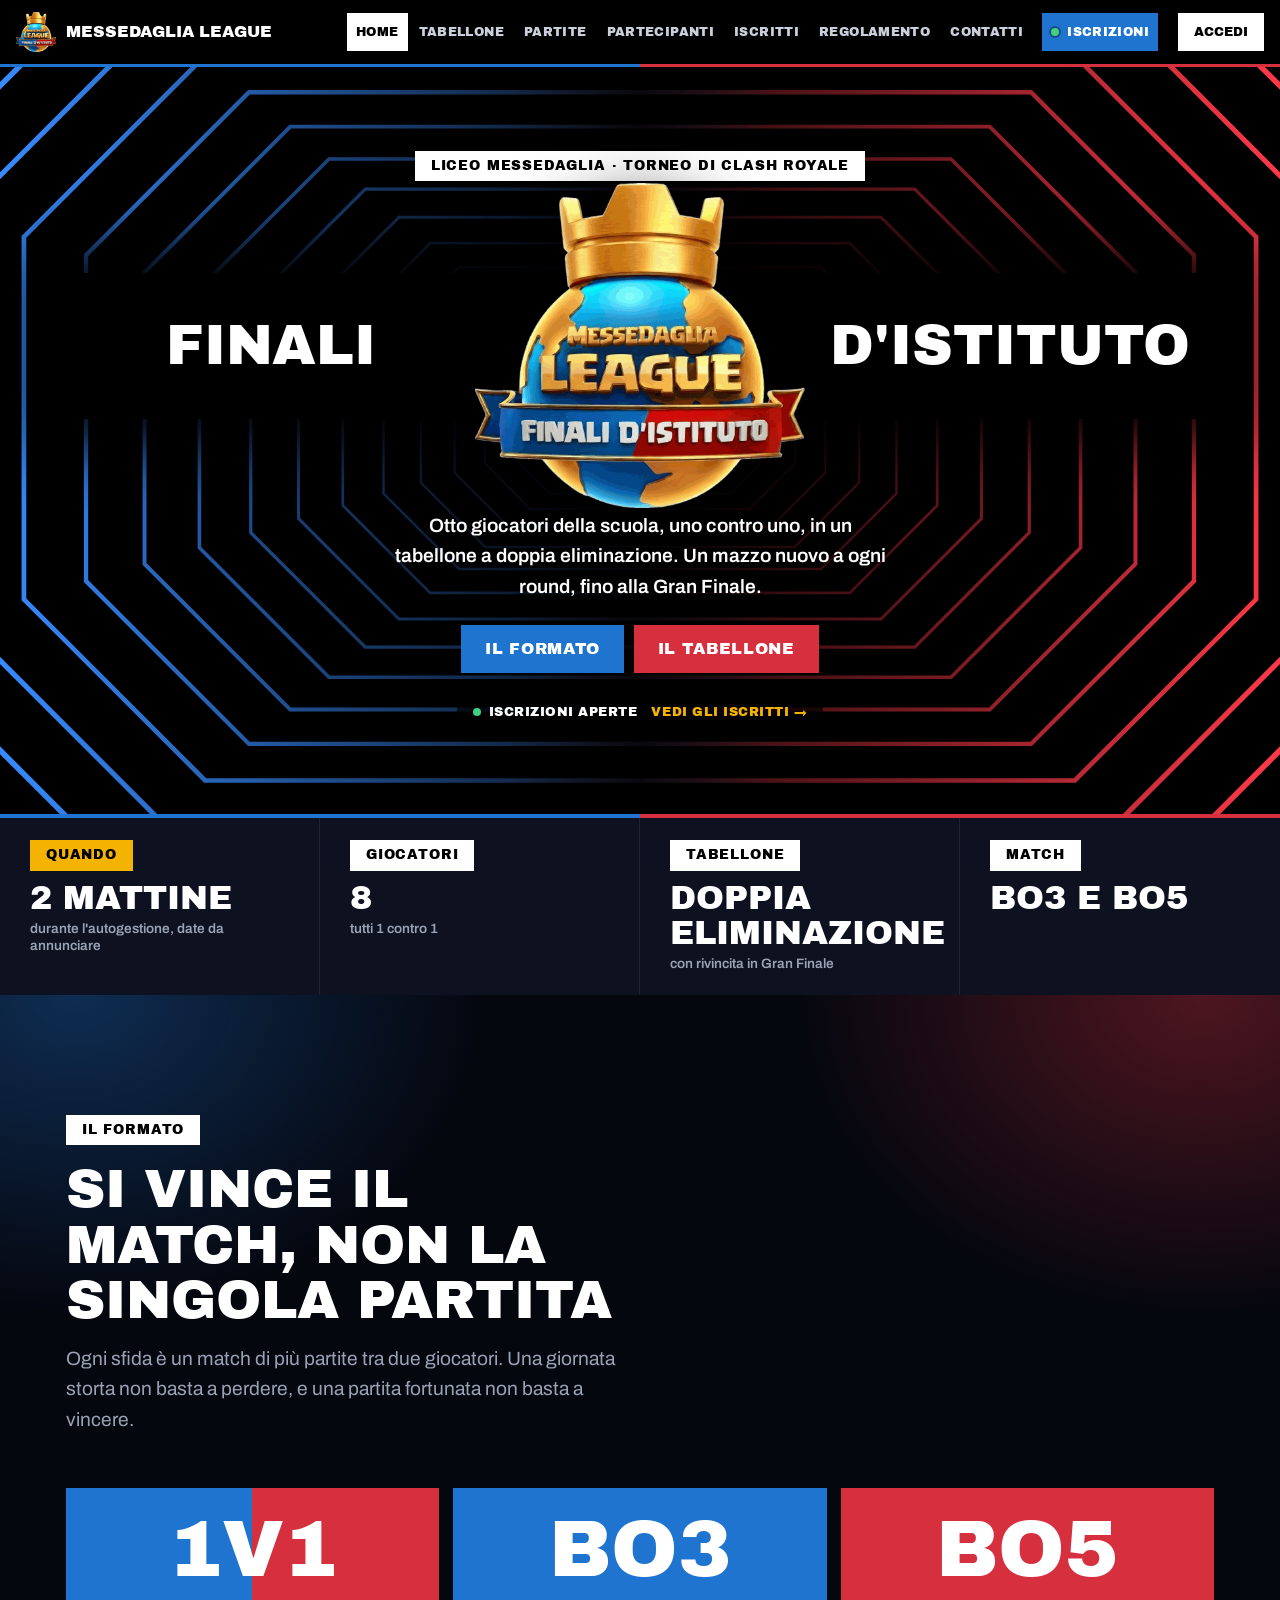
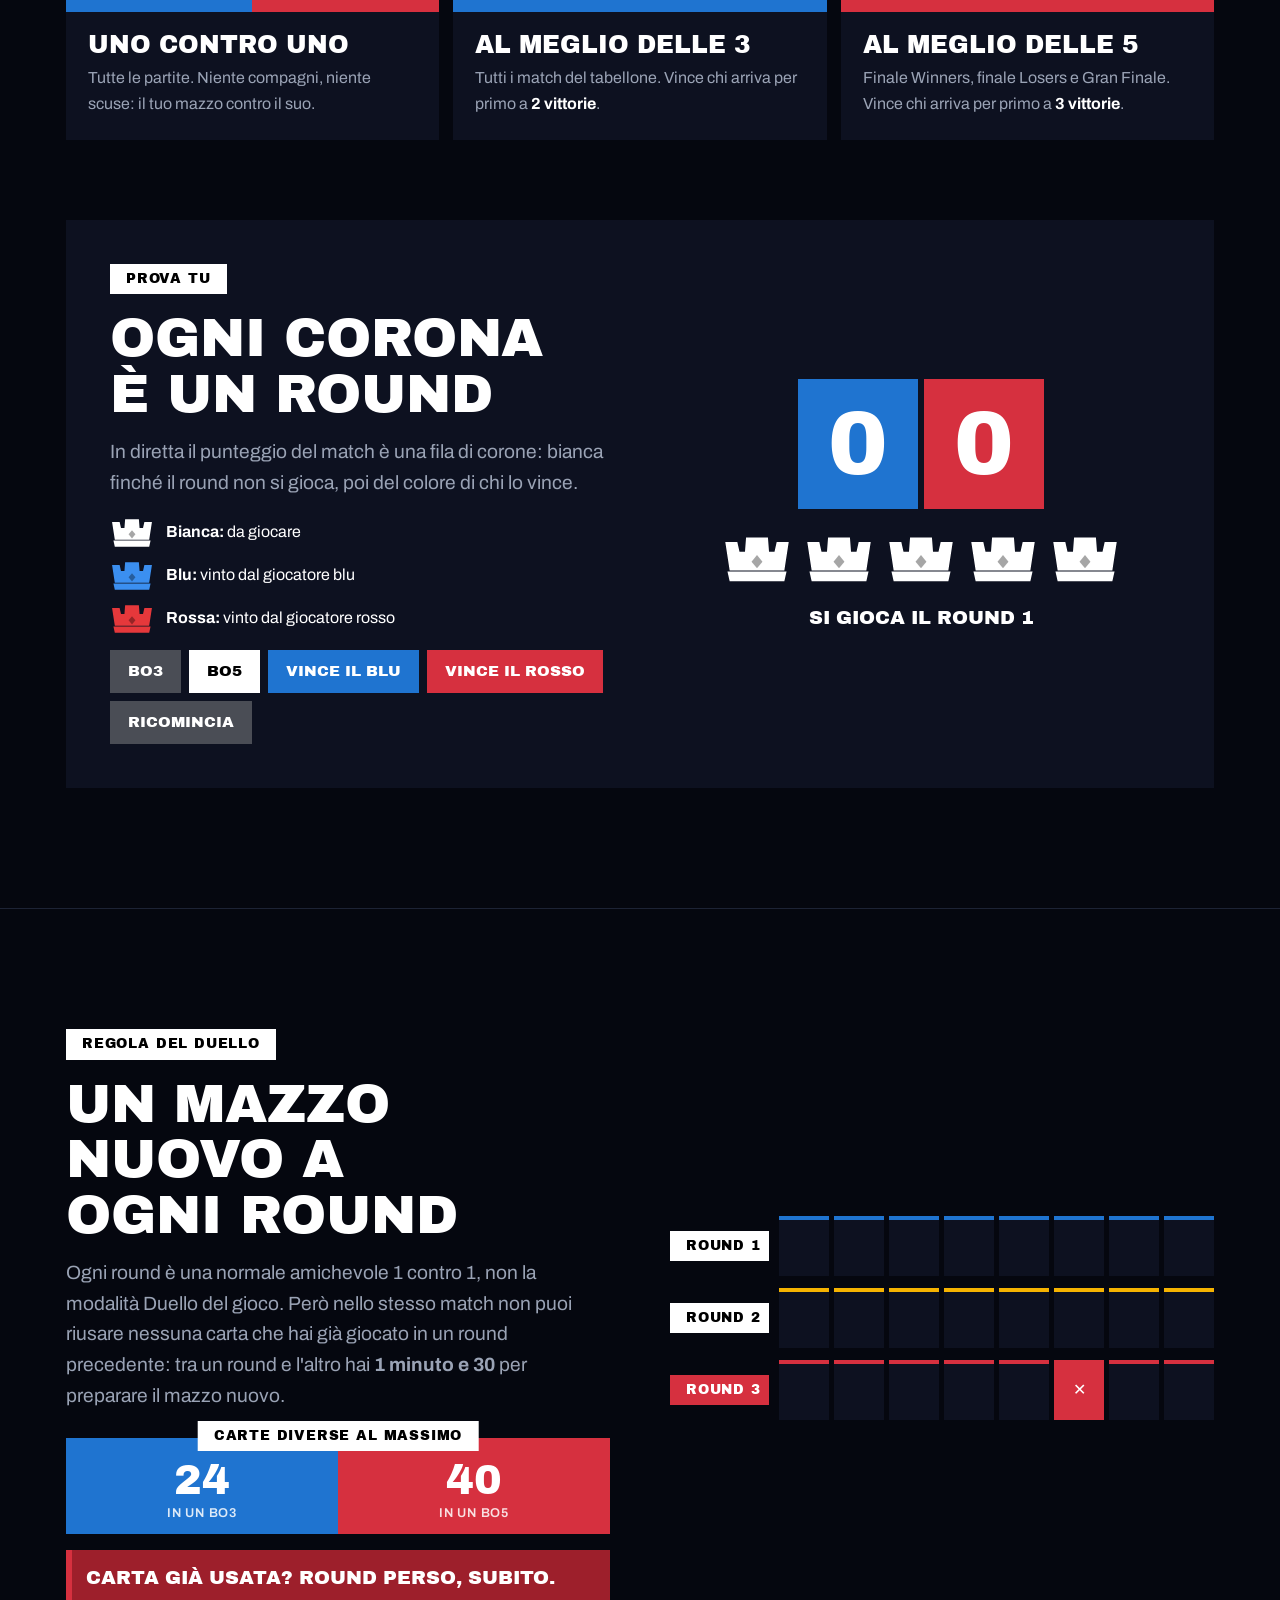
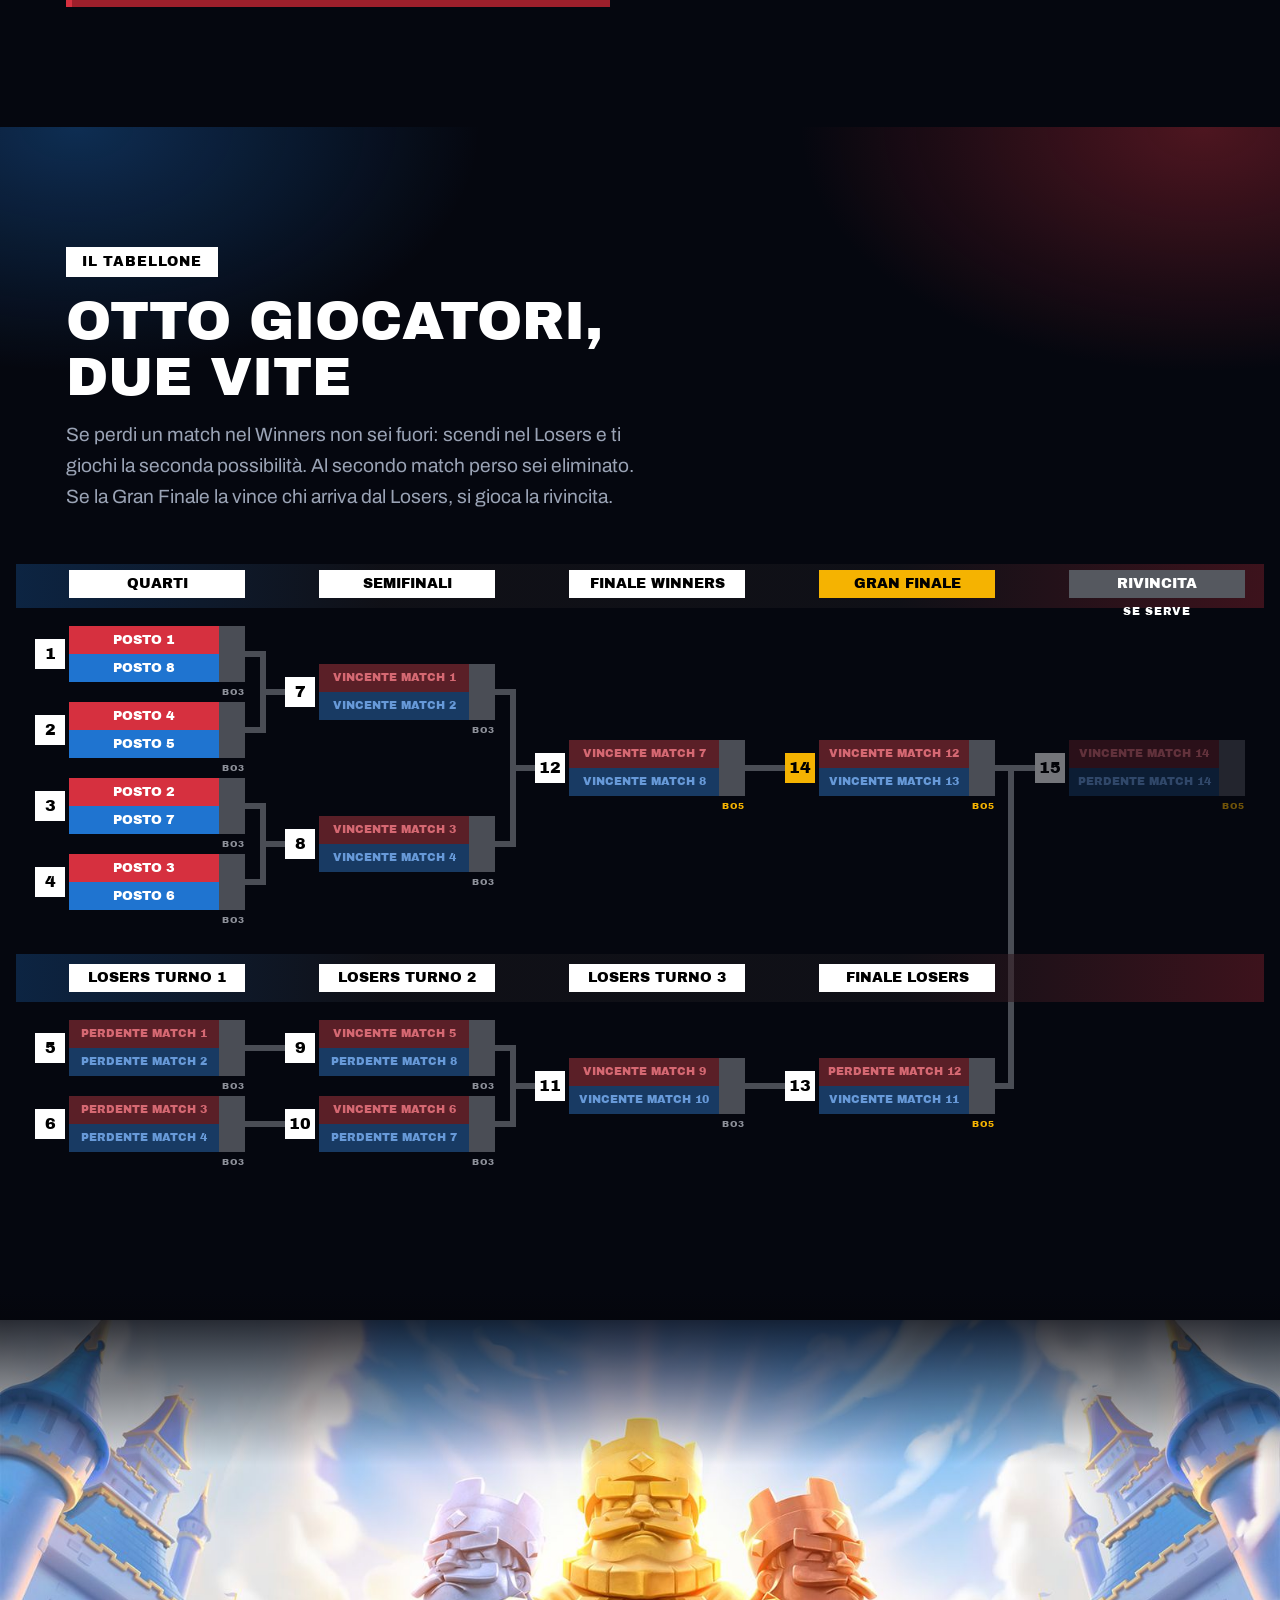
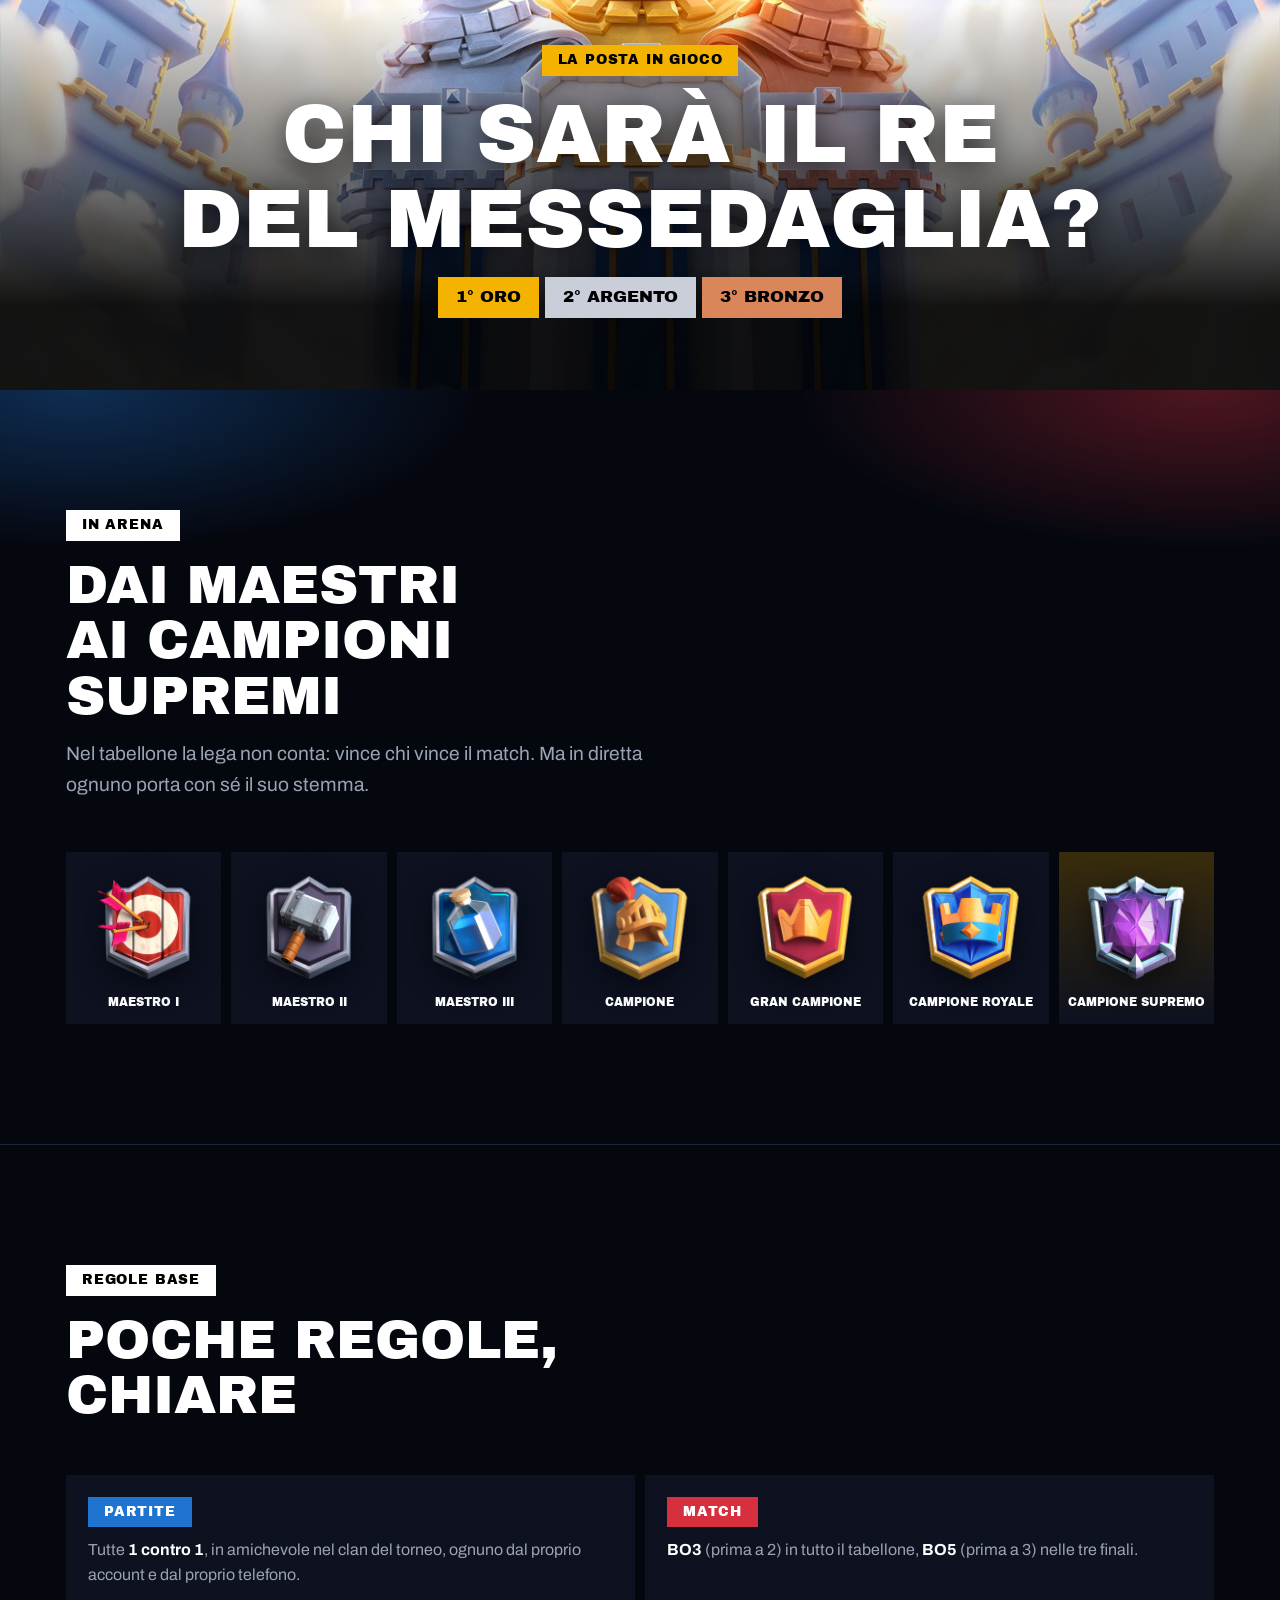
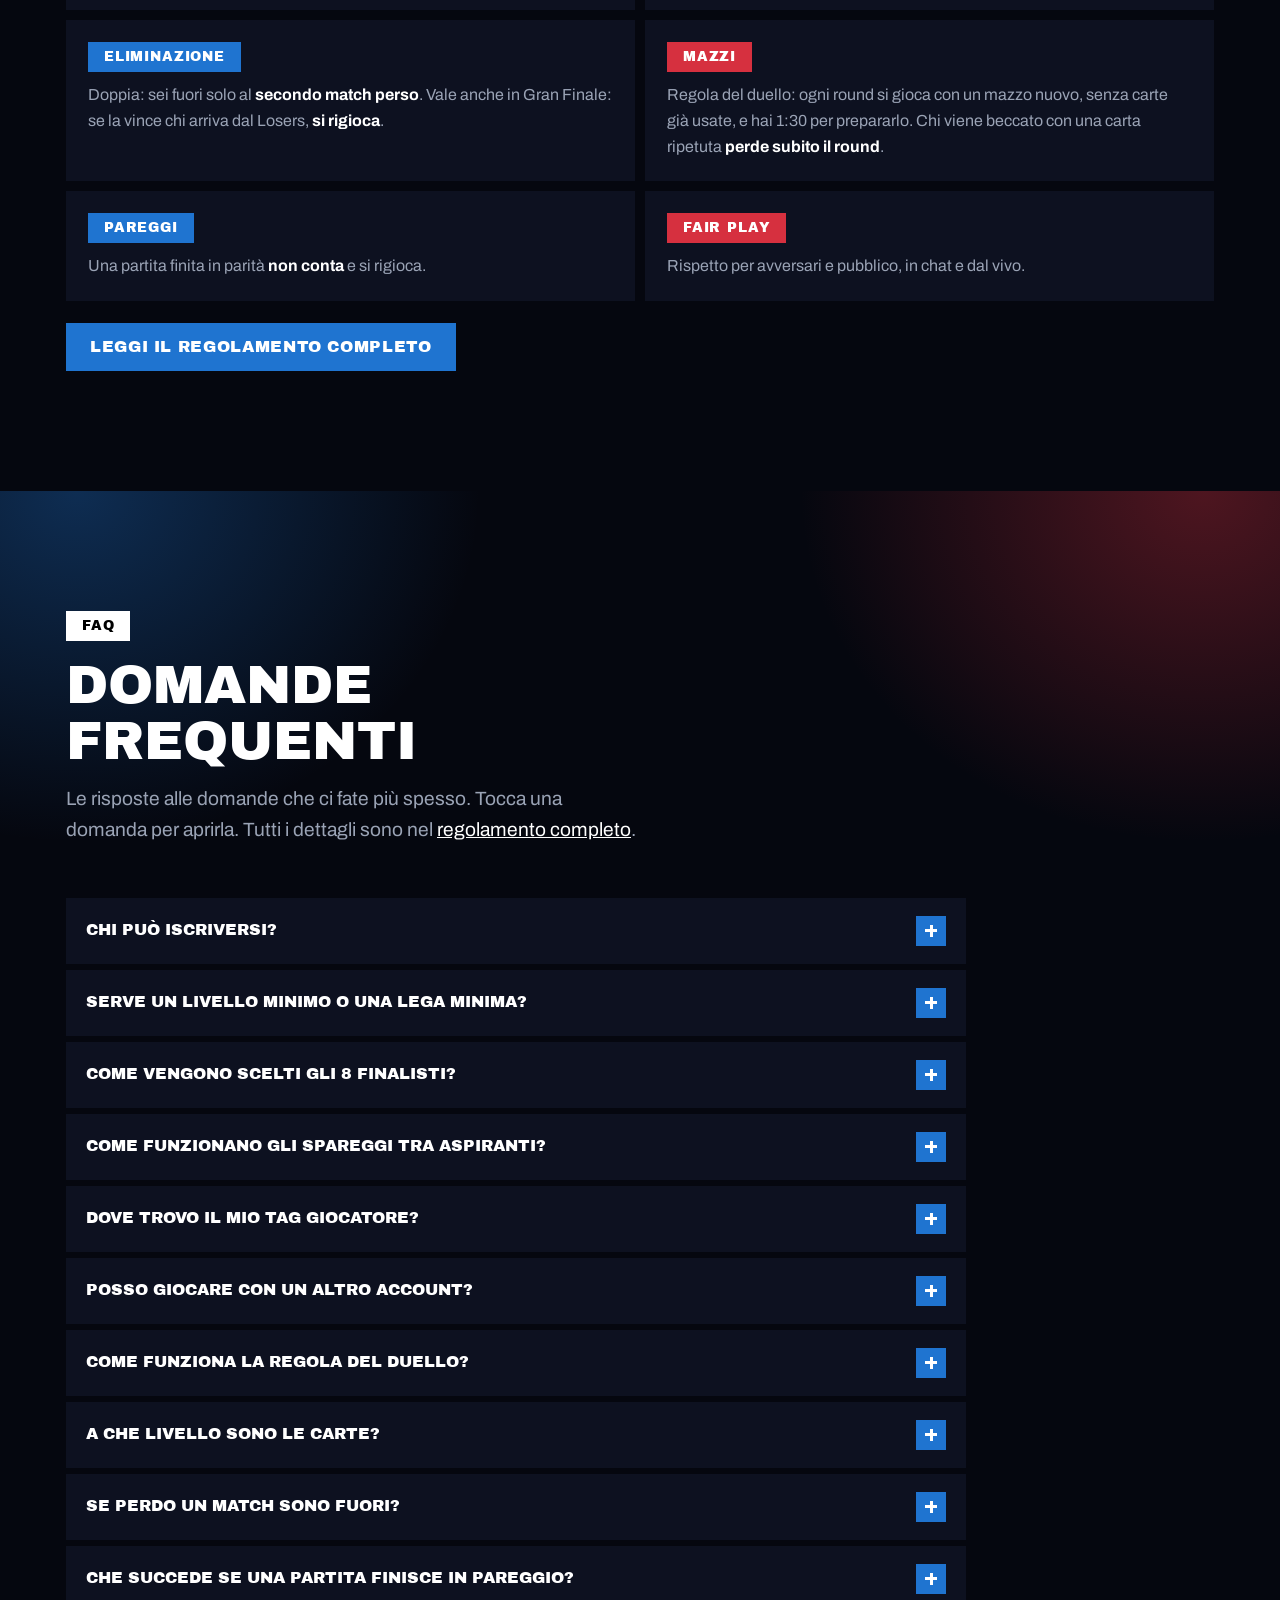
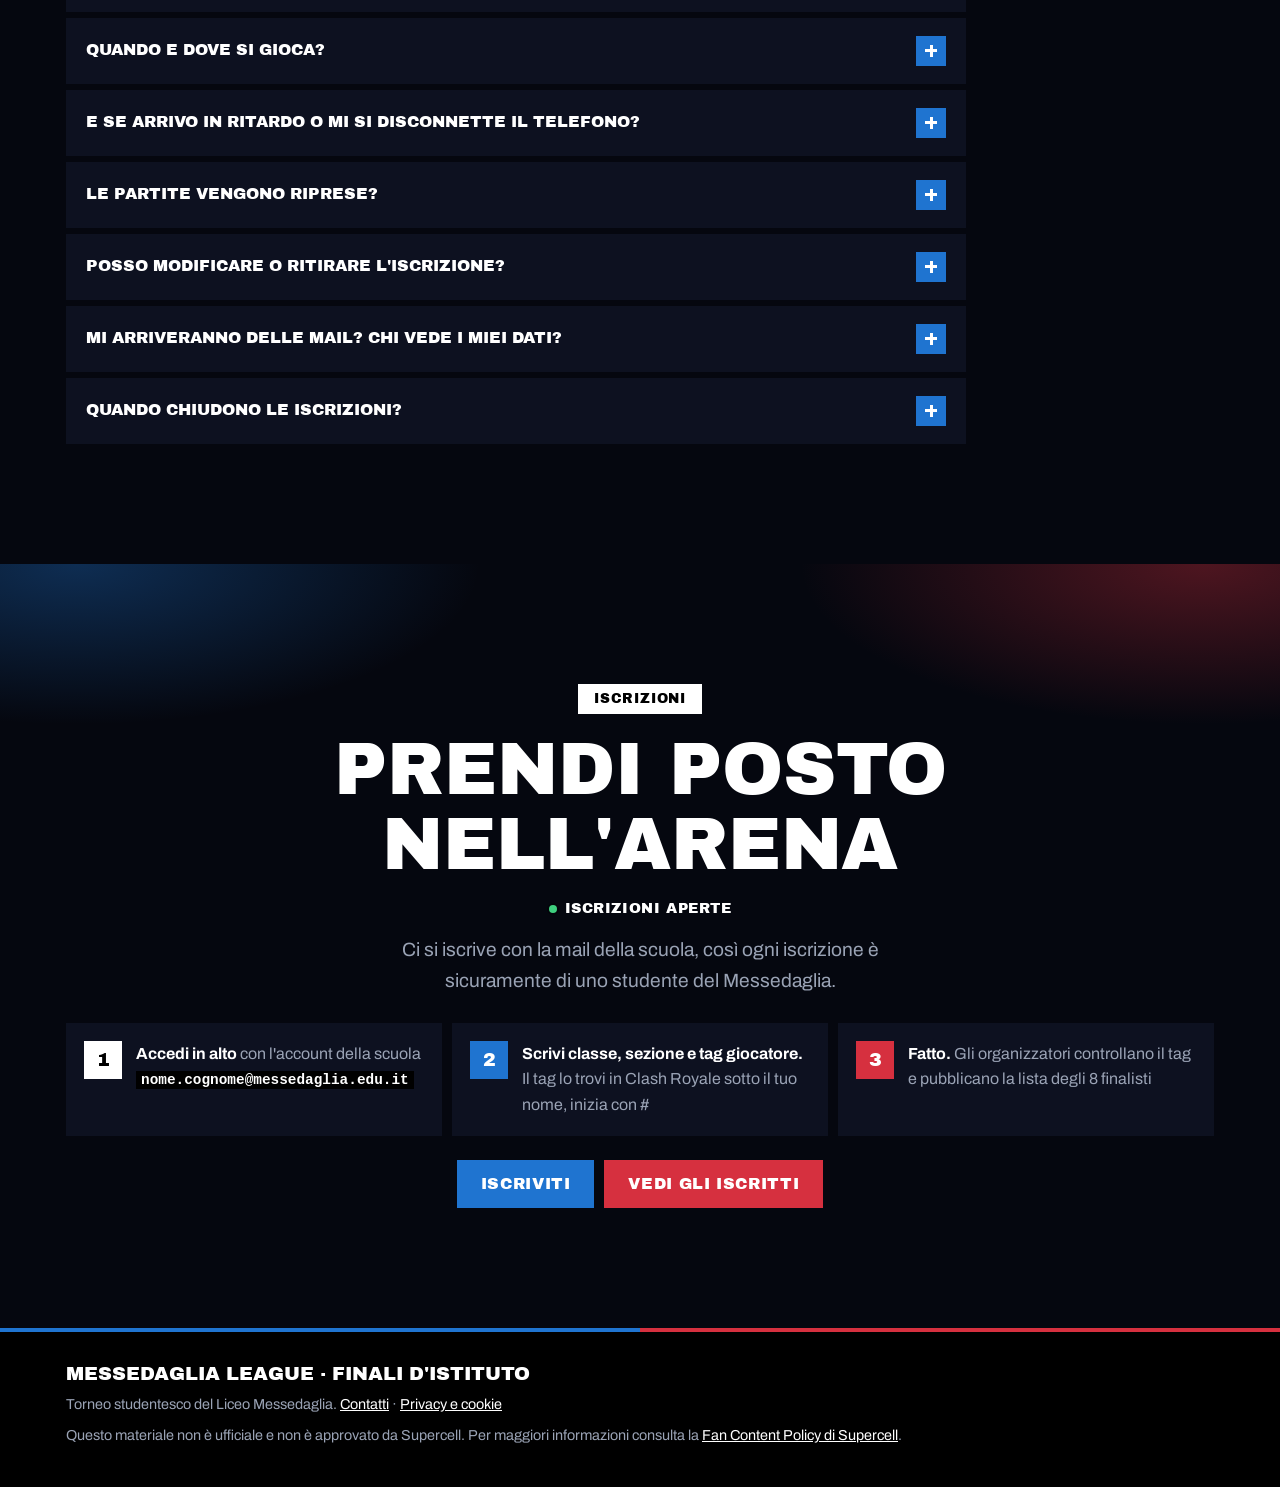
==== commit 700fc1f0: "Home: il simulatore delle corone parte da 0-0 Co-Authored-By: Claude Opus 5.5 <noreply@anthropic.com" ====
--- a/index.html
+++ b/index.html
@@ -825,7 +825,7 @@
 const crownsEl = document.getElementById('crowns');
 const statusEl = document.getElementById('status');
 let format = 5;
-let games = ['blue', 'red', 'blue'];   // serie d'esempio a metà, così la barra si vede piena
+let games = [];   // si parte sempre da 0-0, anche ricaricando la pagina
 const needed = () => Math.floor(format / 2) + 1;
 const wins = side => games.filter(g => g === side).length;
 const winner = () => ['blue', 'red'].find(s => wins(s) >= needed()) || null;
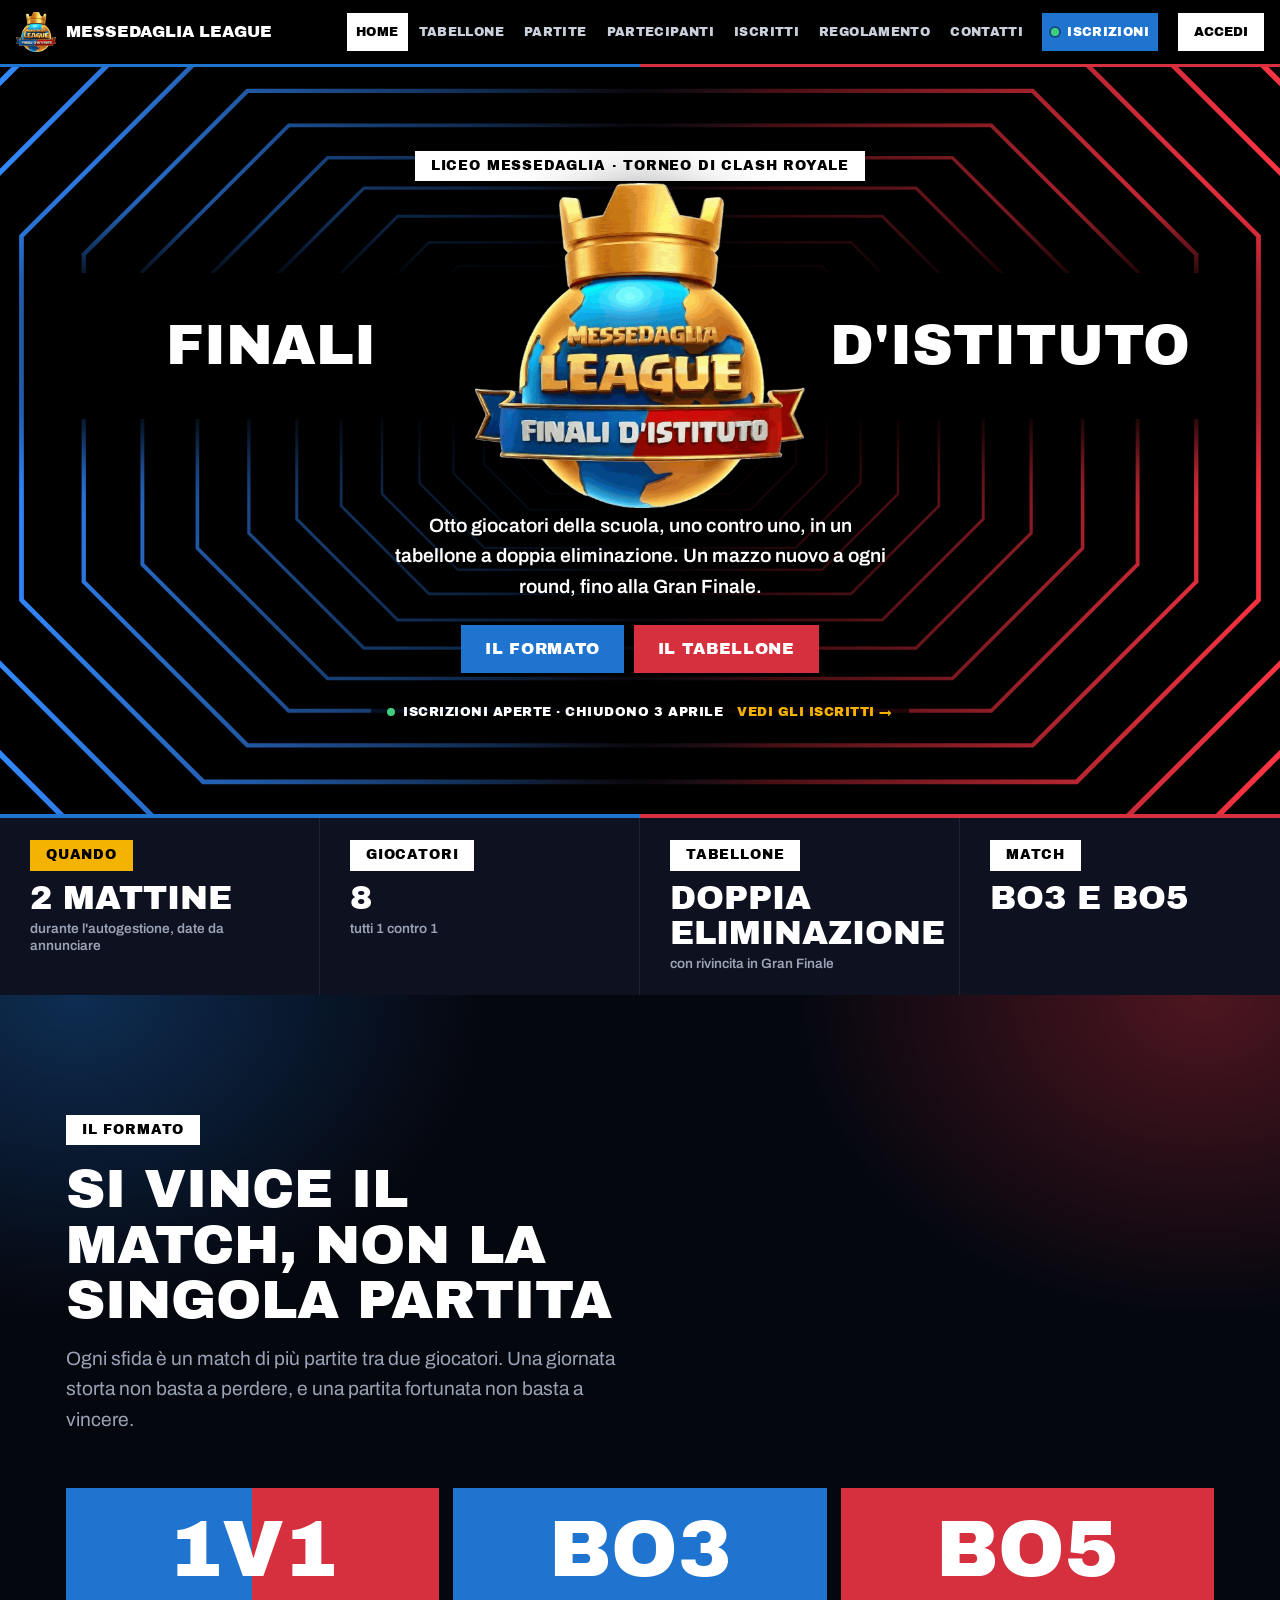
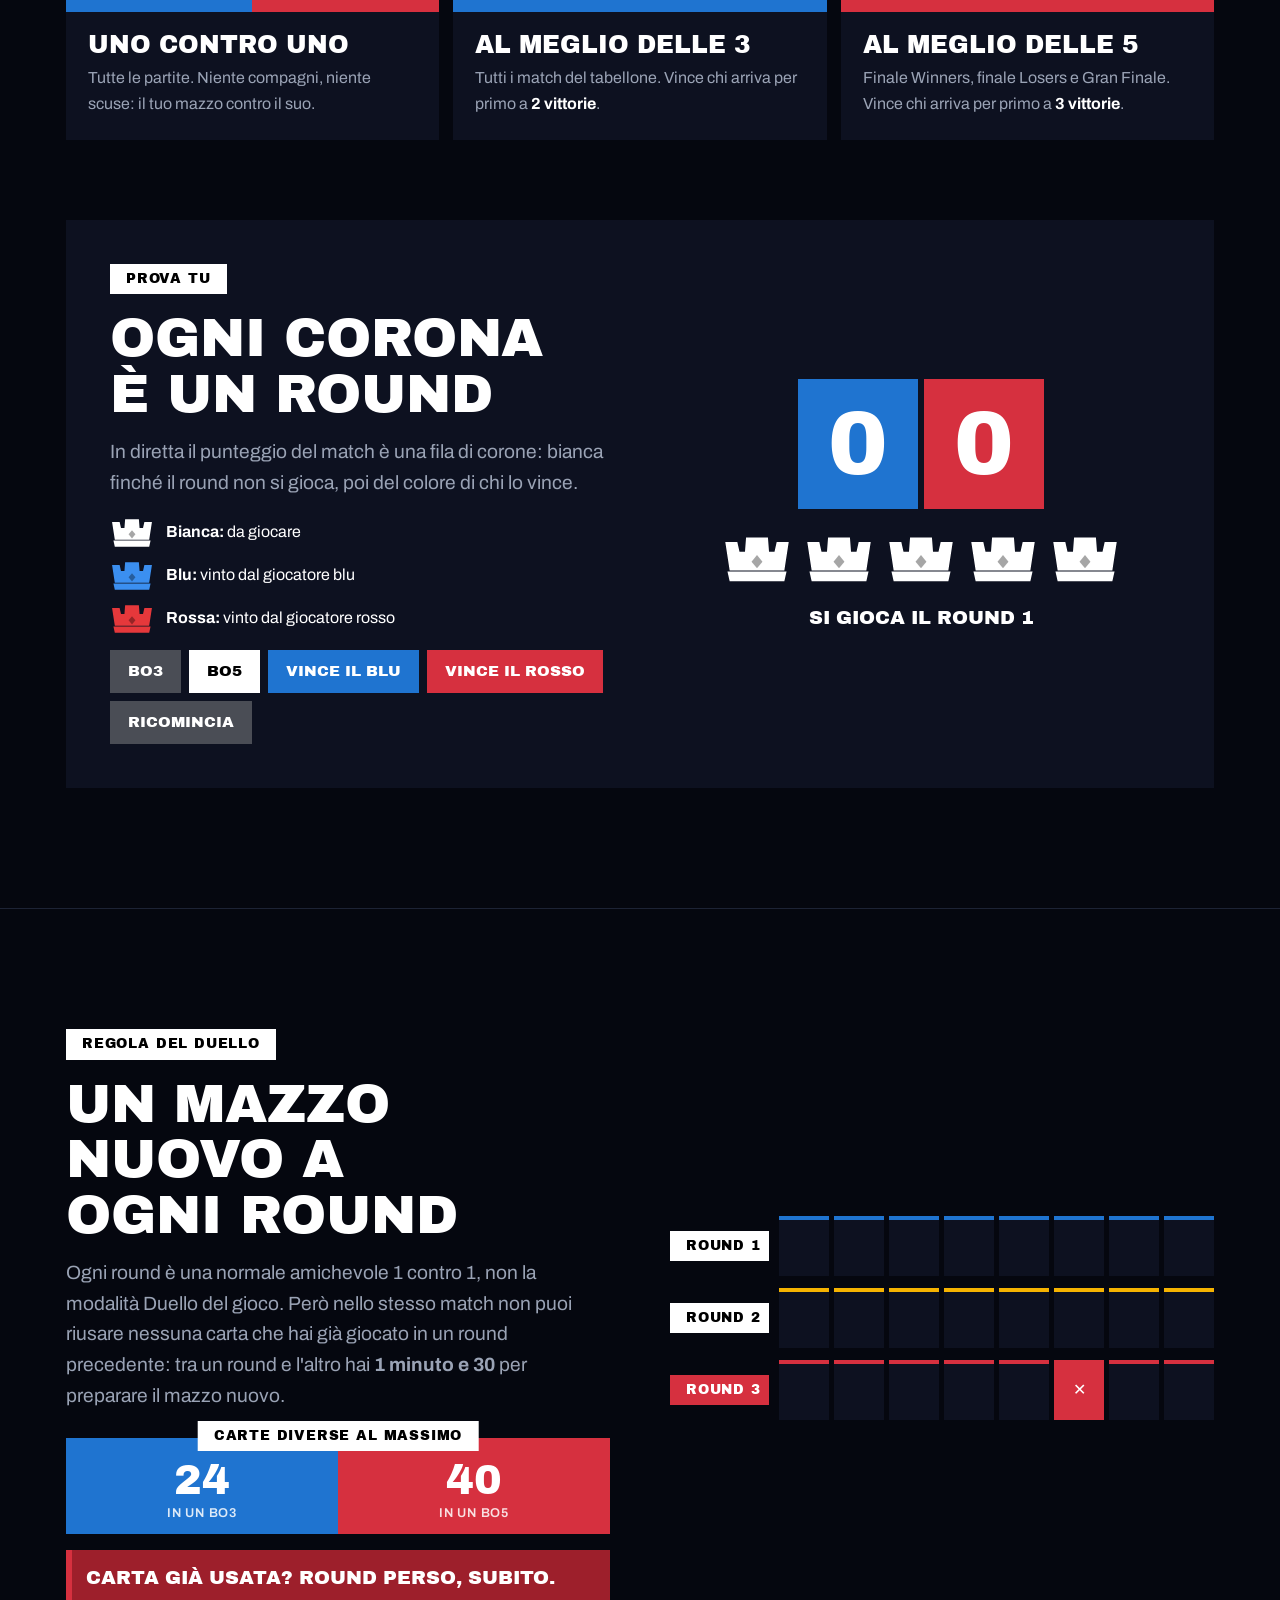
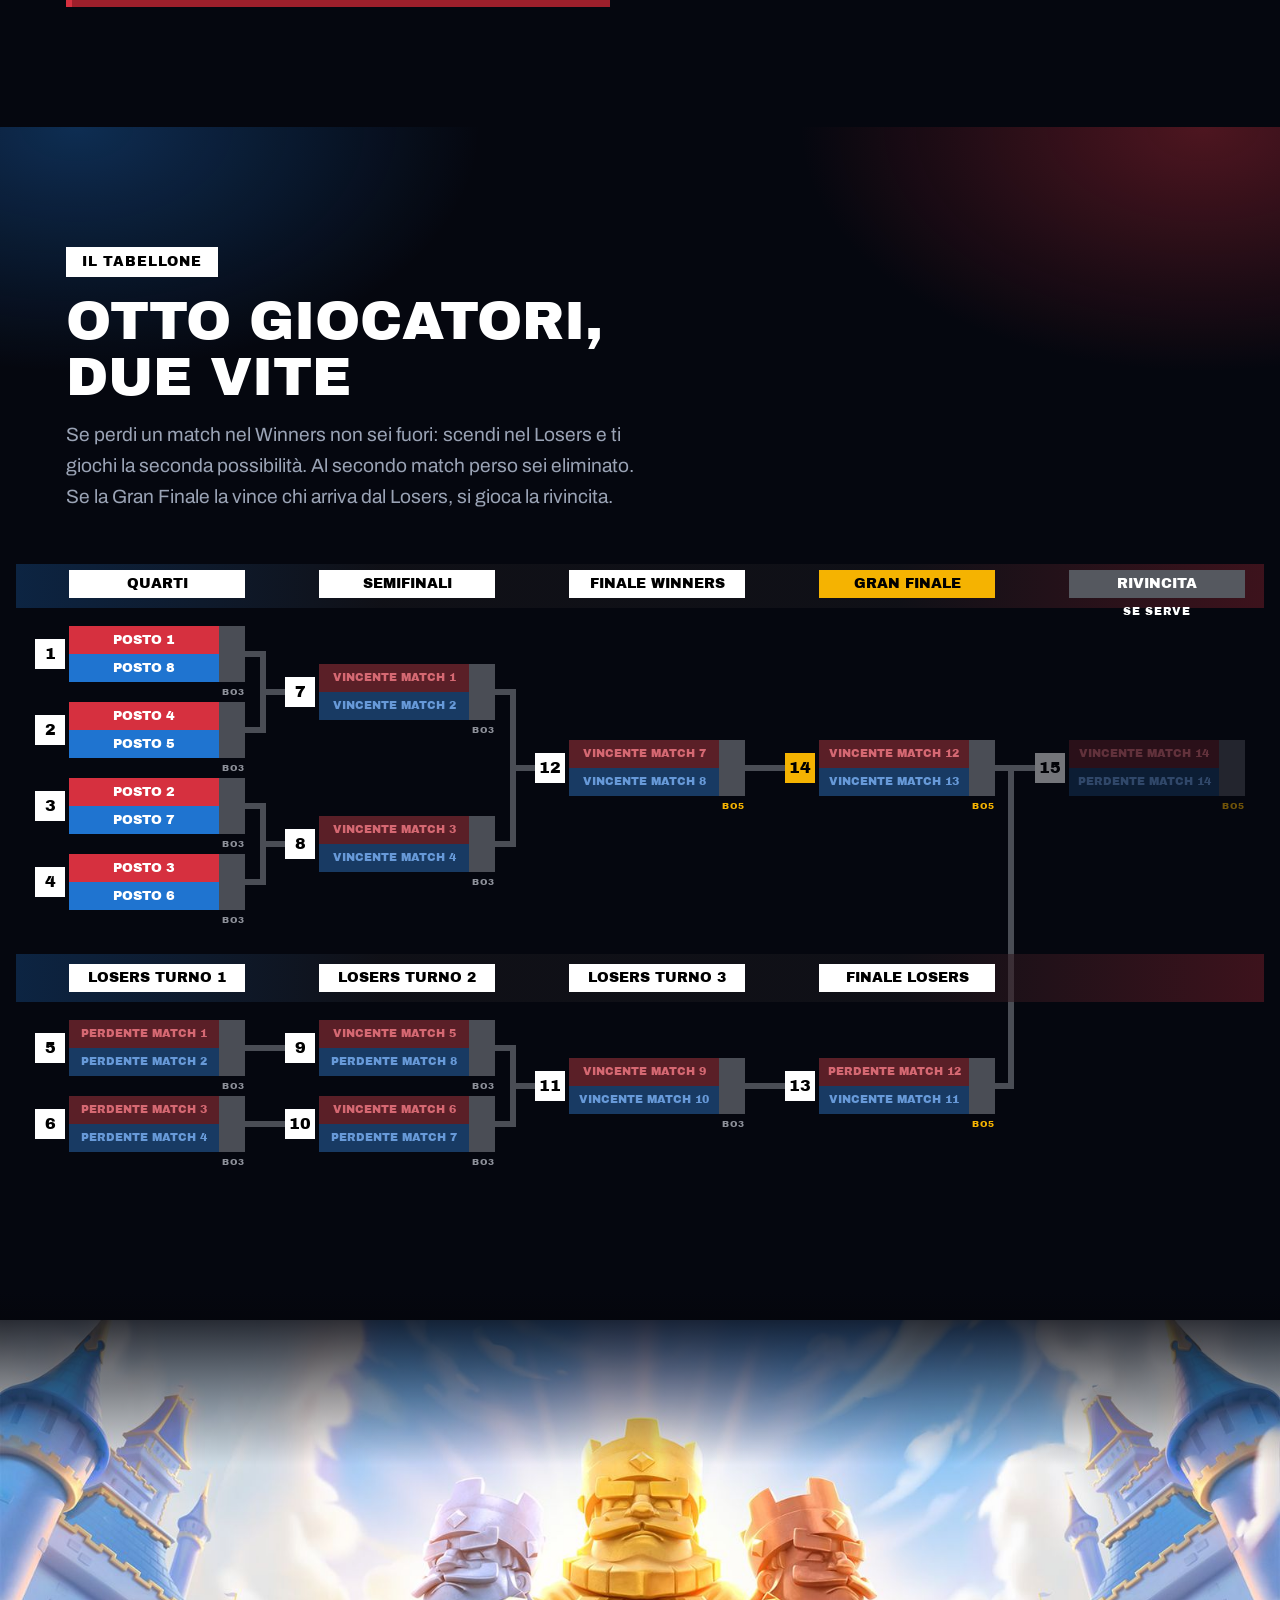
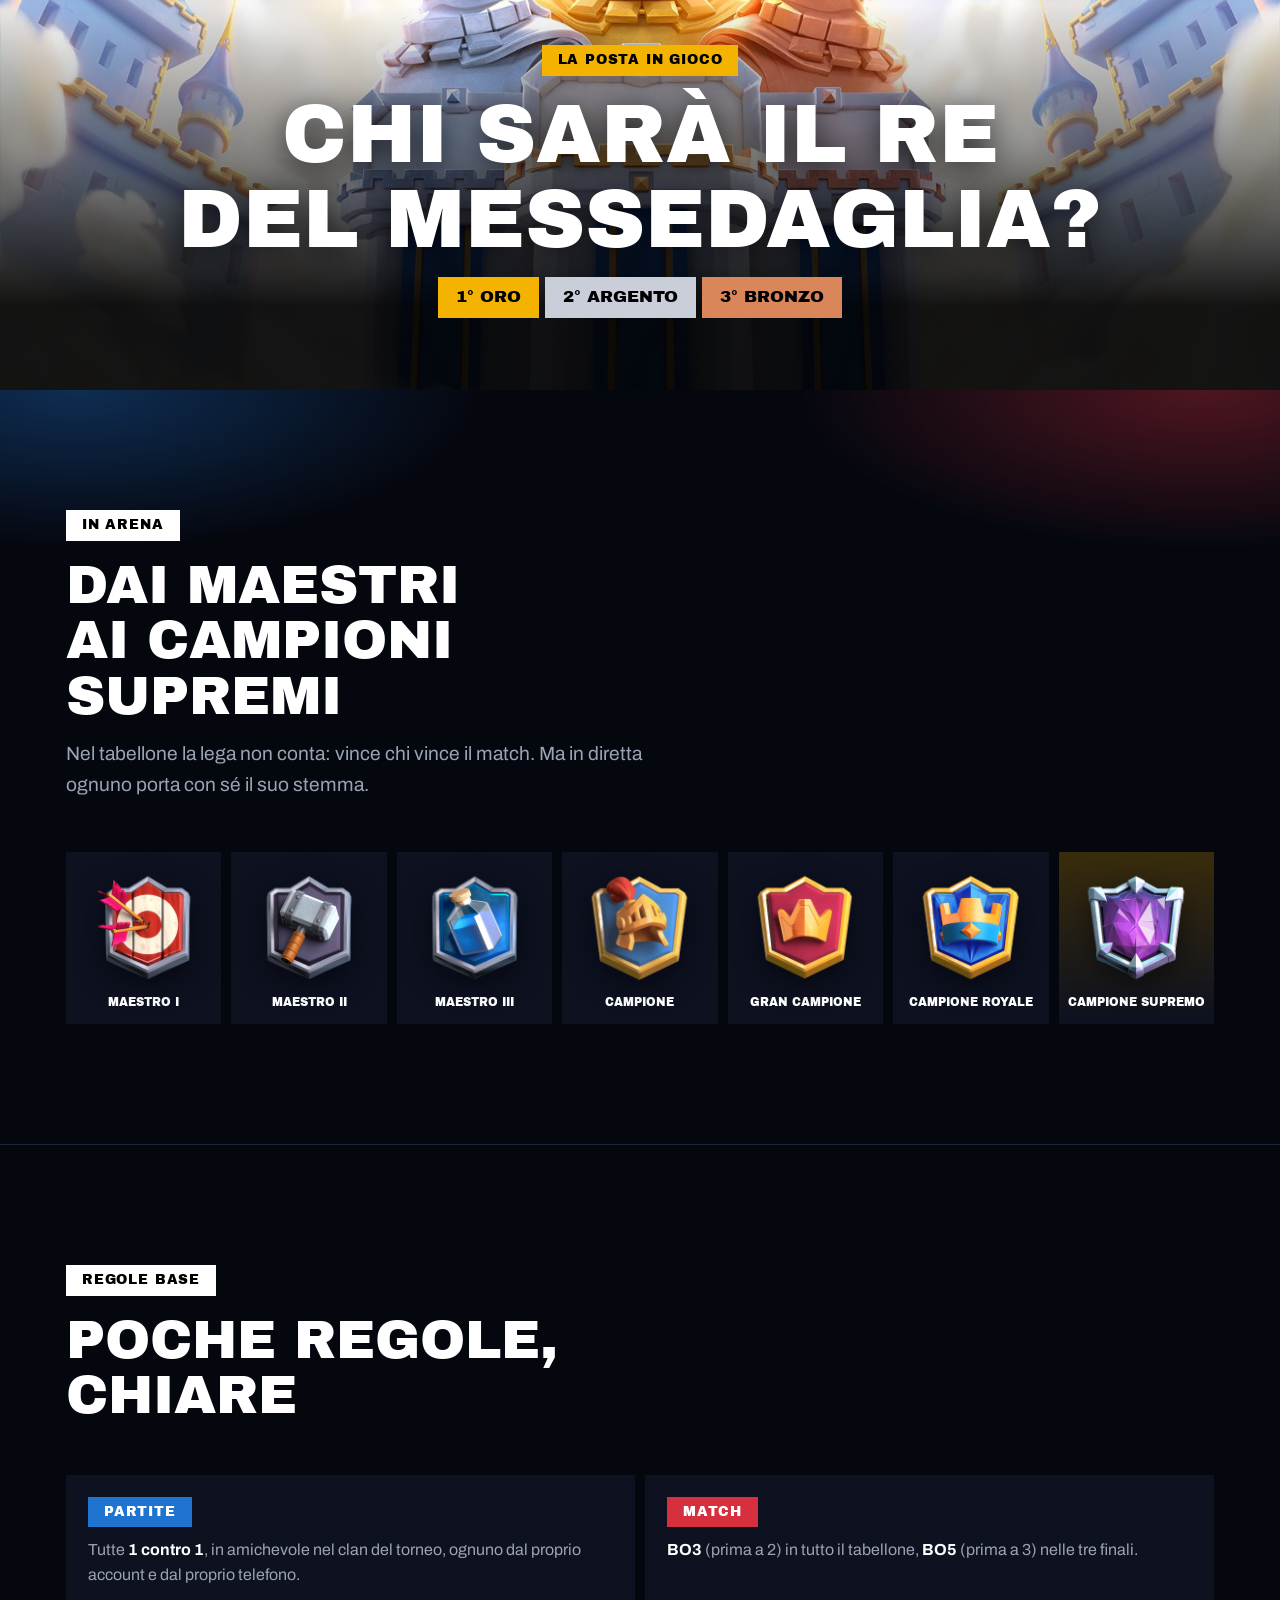
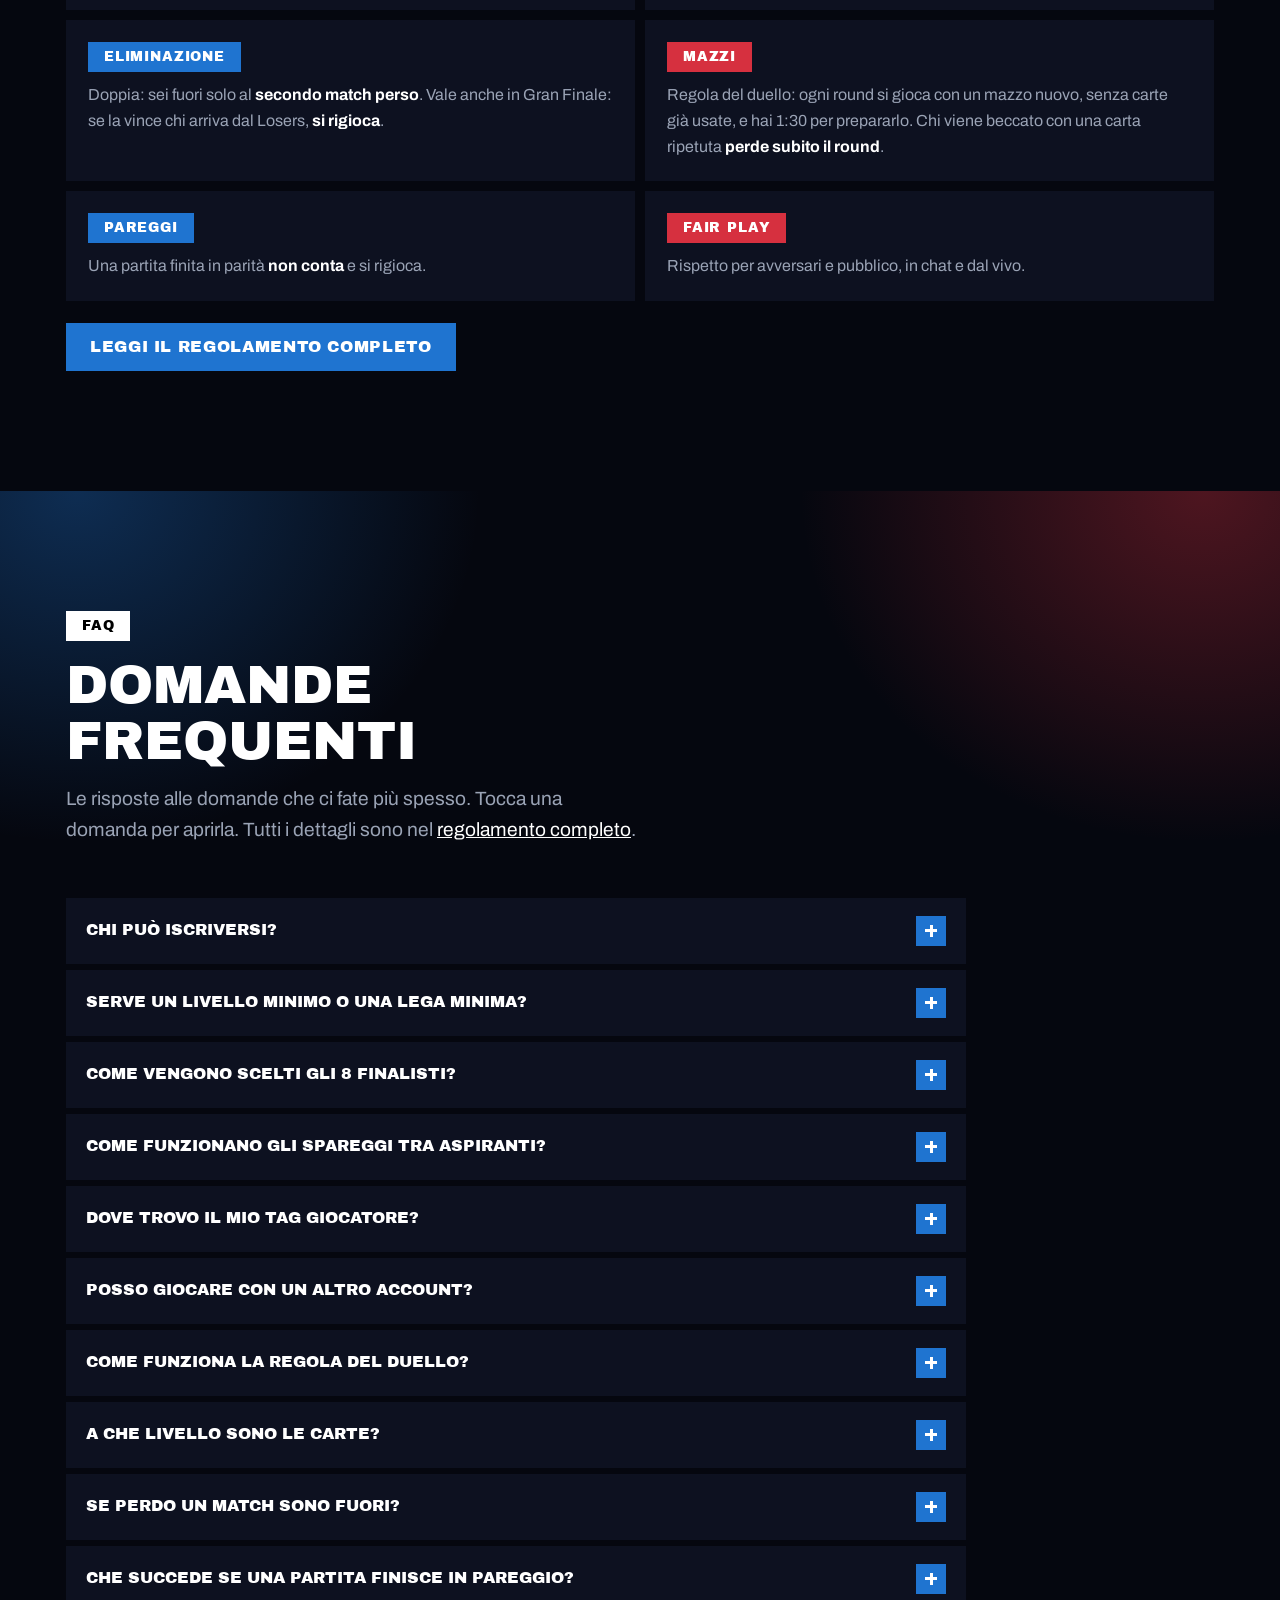
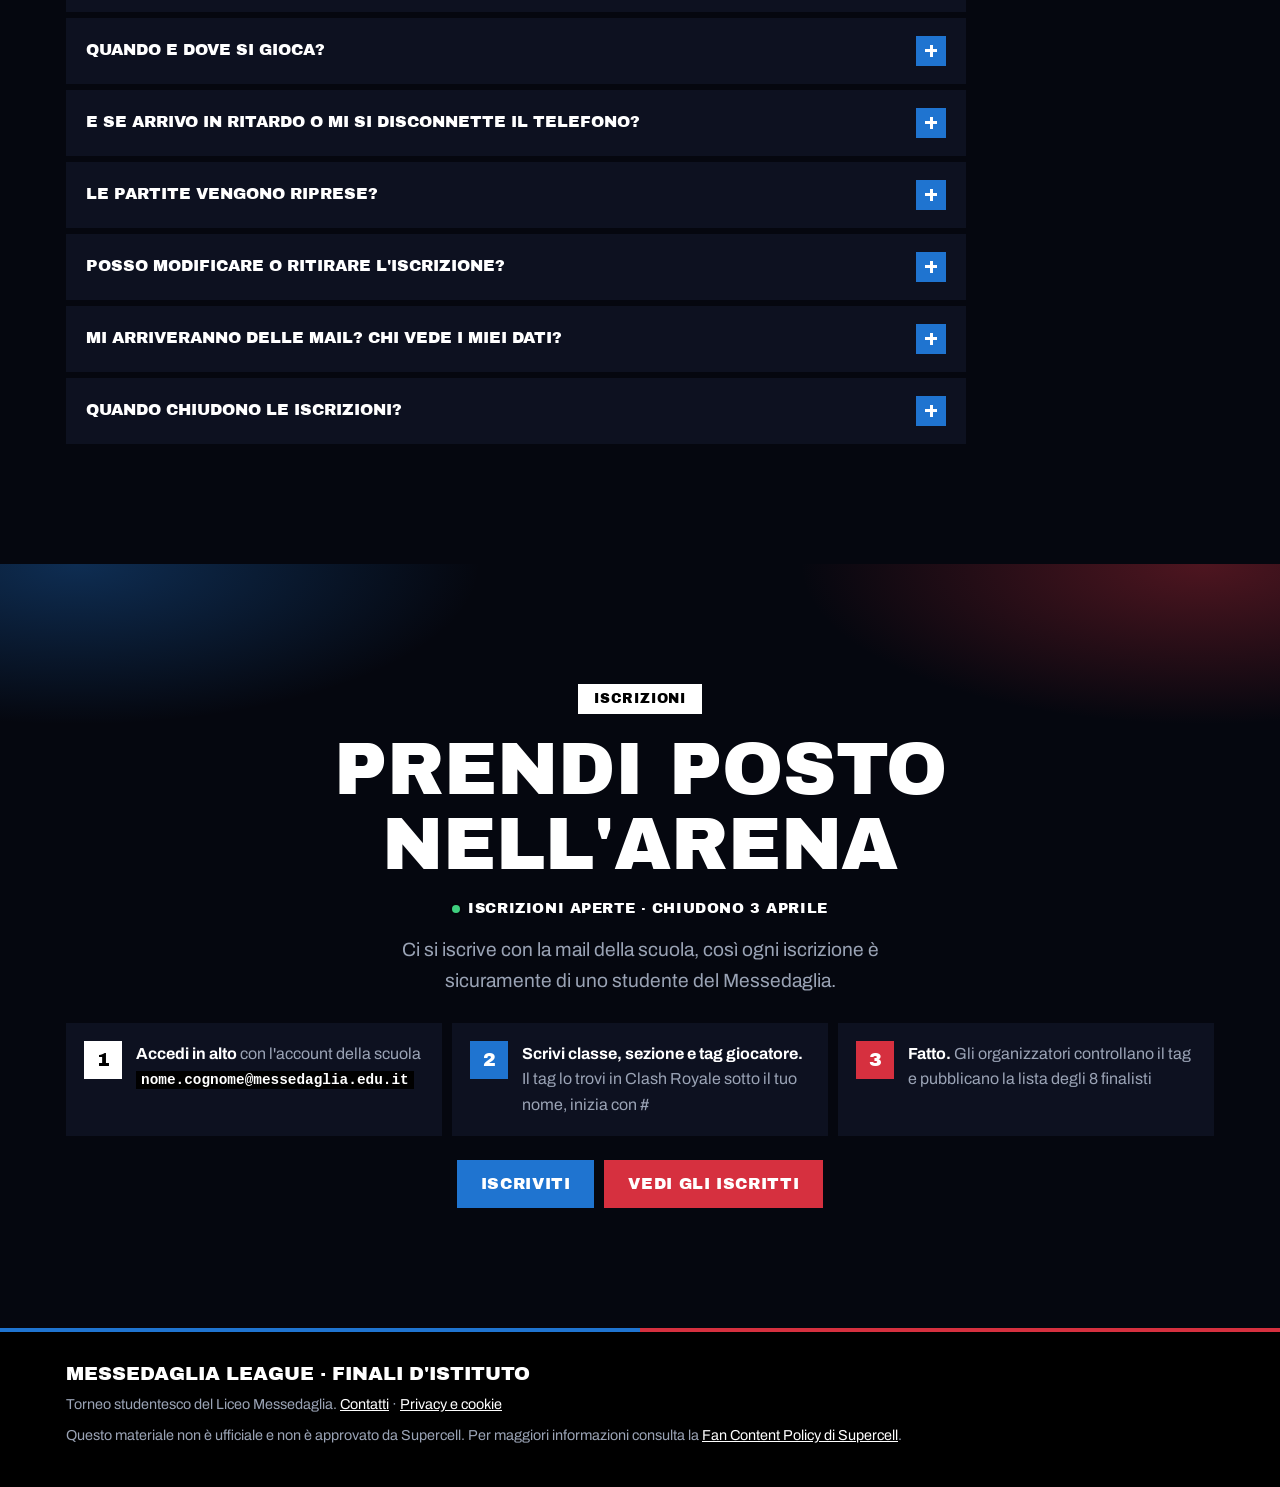
==== commit e5c12110: "pubblico.js e partite.js senza cache vecchia: si ricaricano ogni minuto Co-Authored-By: Claude Opus " ====
--- a/index.html
+++ b/index.html
@@ -699,7 +699,8 @@
 </svg>
 
 <script src="config.js"></script>
-<script src="pubblico.js"></script>
+<!-- Dati aggiornati spesso: il parametro cambia ogni minuto, cosi' il browser non tiene una copia vecchia -->
+<script>document.write('<script src="pubblico.js?t=' + Math.floor(Date.now() / 60000) + '"><\/script>');</script>
 <script src="nav.js"></script>
 <script>
 const reduceMotion = window.matchMedia('(prefers-reduced-motion: reduce)').matches;
